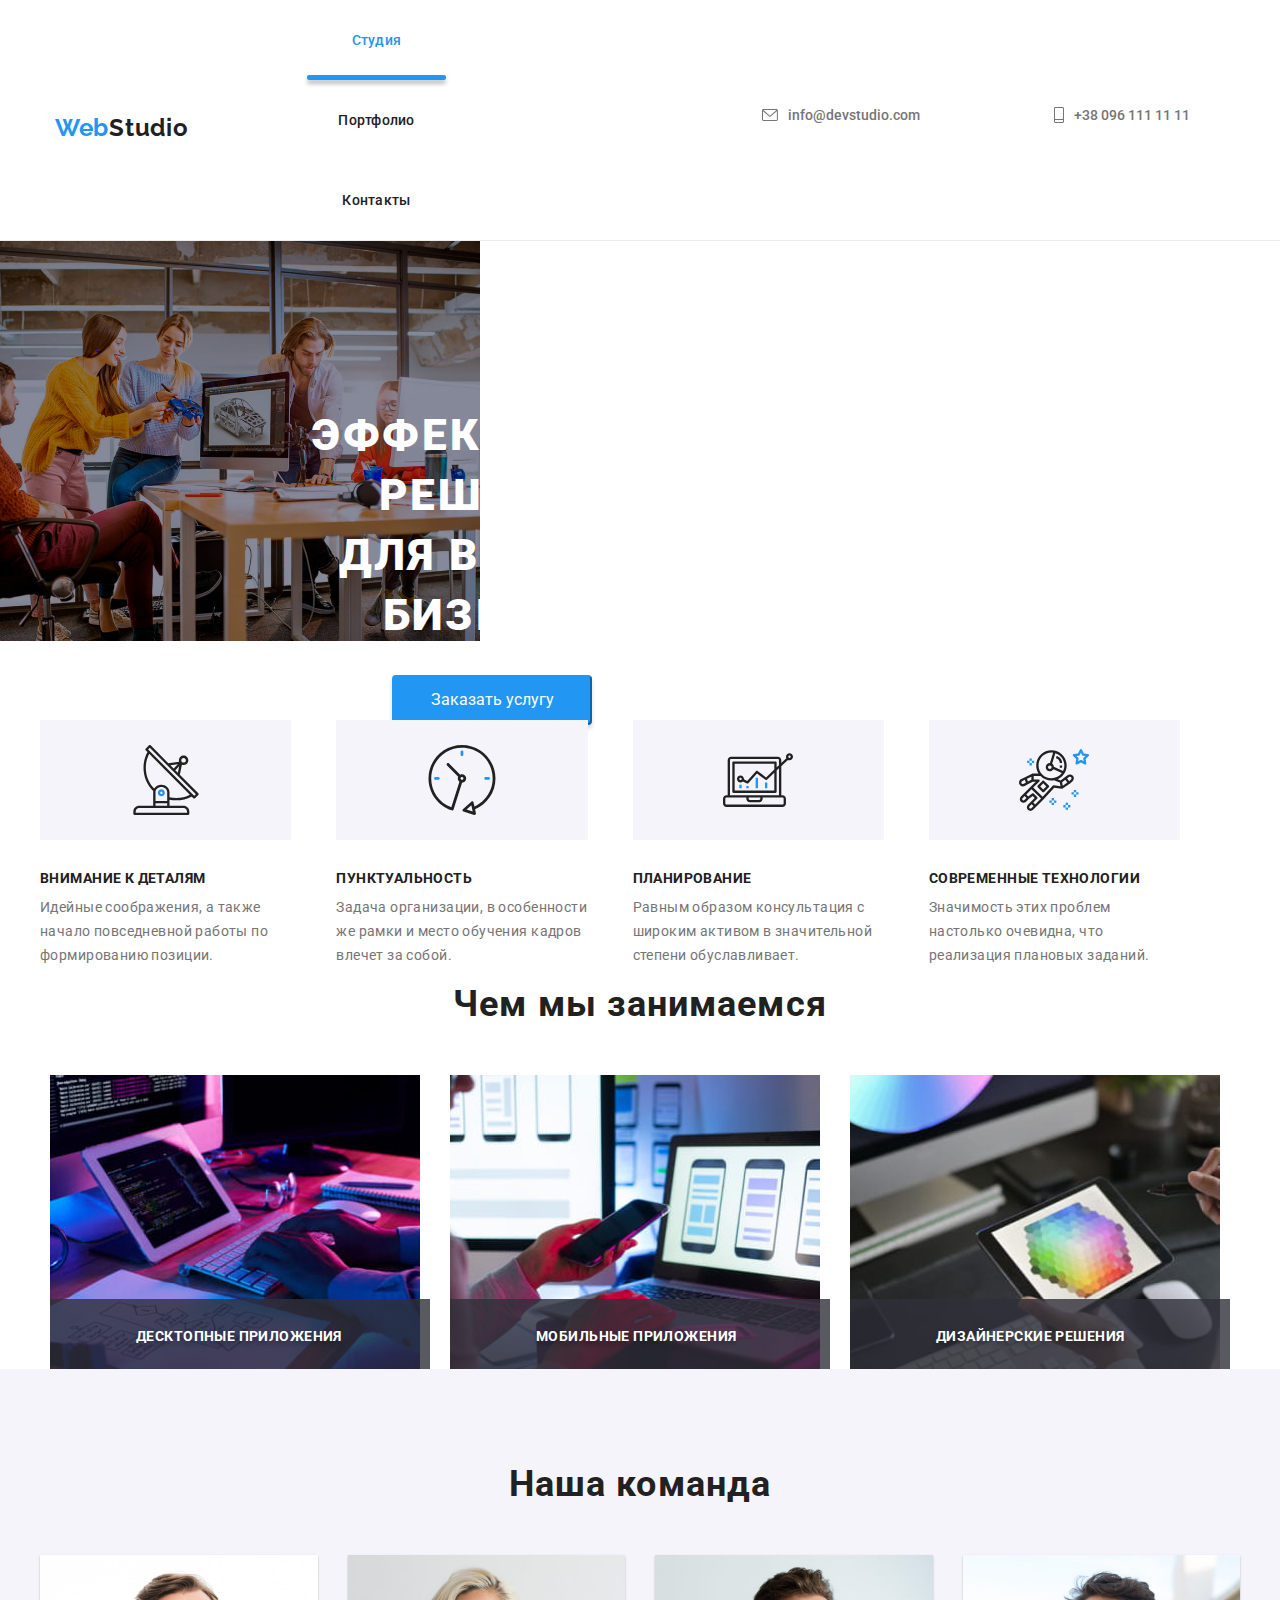
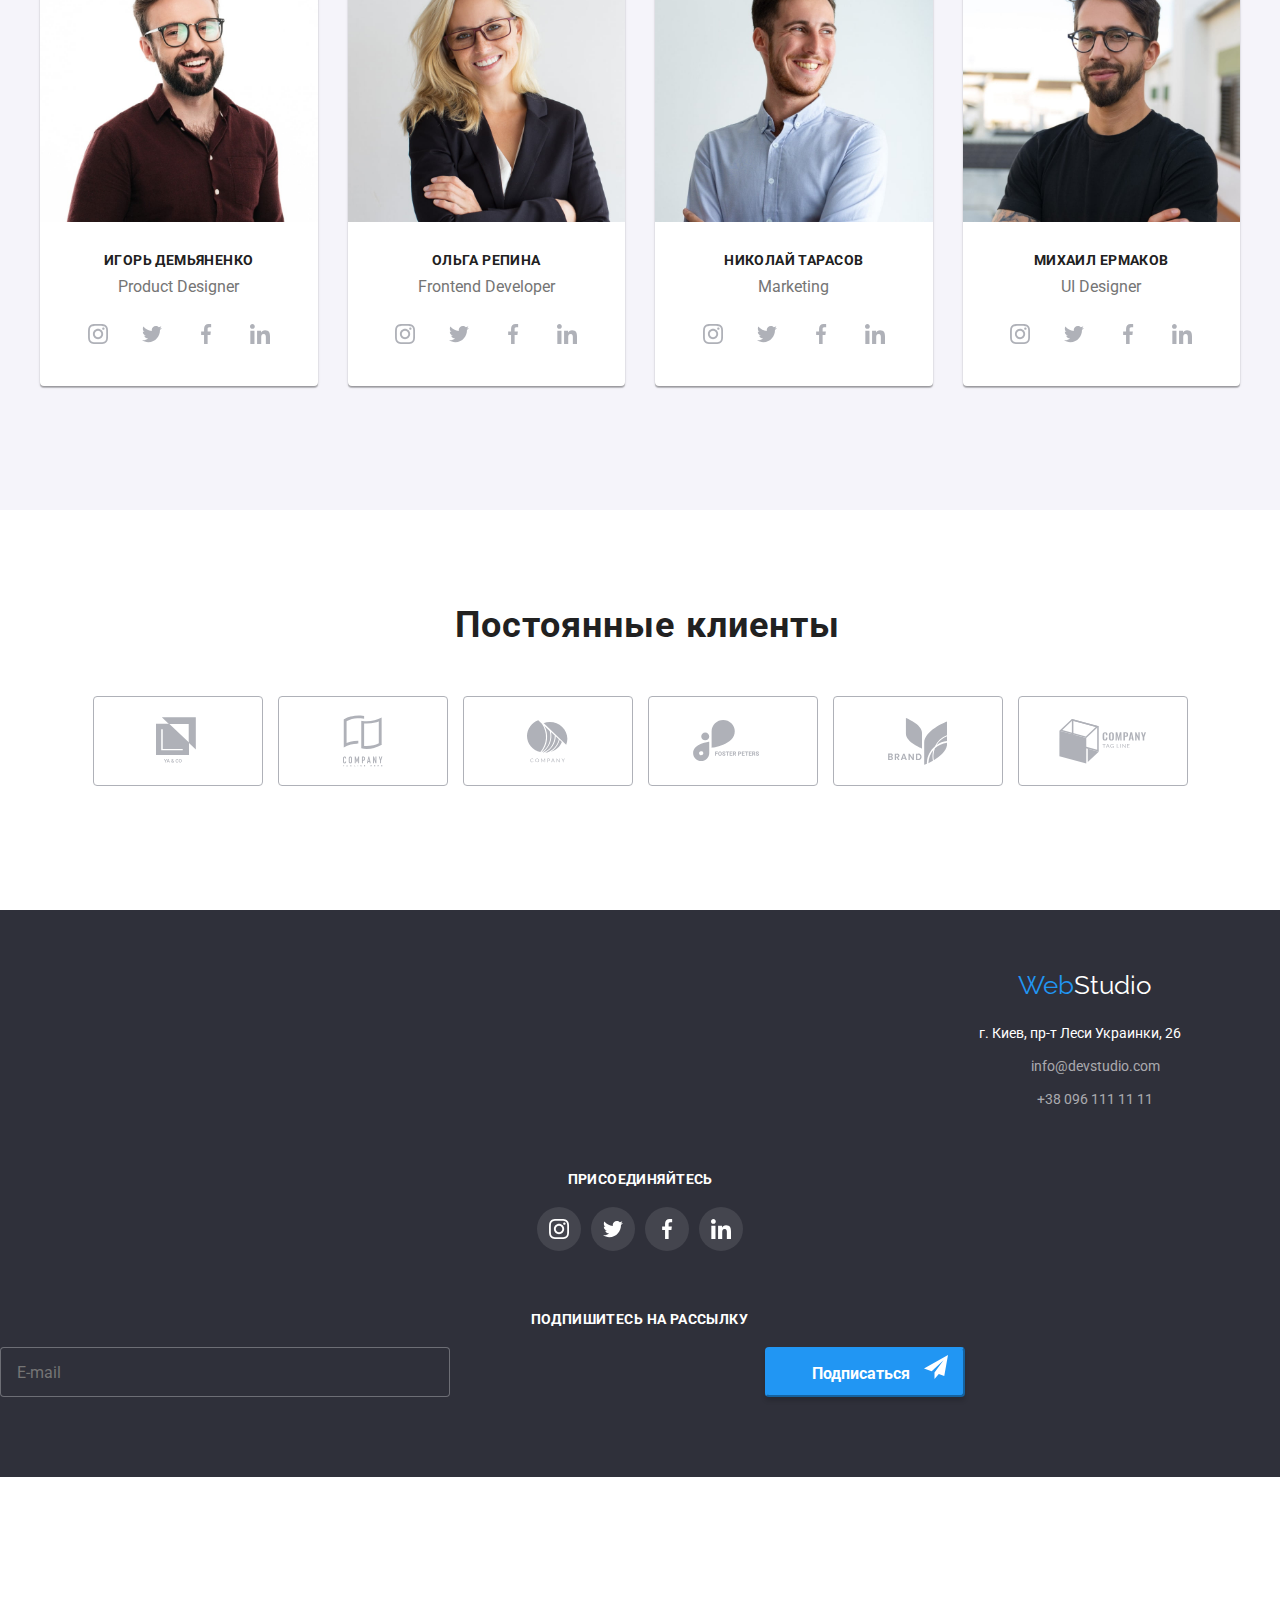
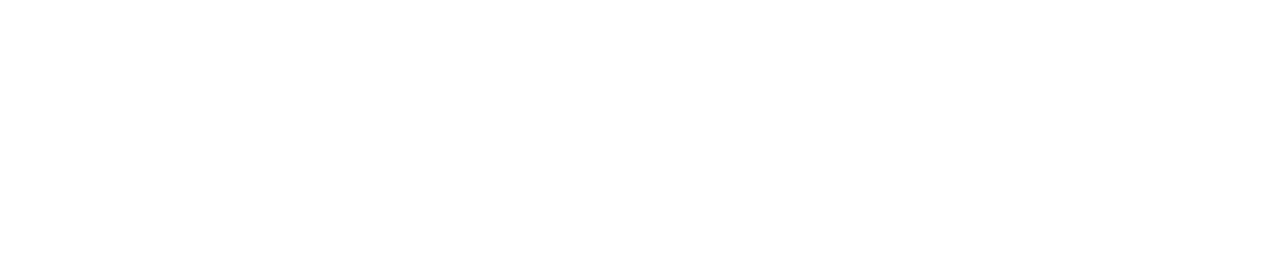
==== index.html @ accb7c6a "mobile" ====
<!DOCTYPE html>
<html lang="ru">
<head>
    <meta charset="UTF-8">
    <meta name="viewport" content="width=device-width, initial-scale=1.0">
    <title>WebStudio</title>
    <link rel="stylesheet" href="https://cdnjs.cloudflare.com/ajax/libs/modern-normalize/1.0.0/modern-normalize.min.css">
    <link rel="preconnect" href="https://fonts.gstatic.com">
    <link href="https://fonts.googleapis.com/css2?family=Raleway:wght@700&family=Roboto:wght@400;500;700;900&display=swap" rel="stylesheet">
    <link rel="stylesheet" href="./css/main.min.css">
</head>

    <body>
    <header class="header">
        <div class="container">
            <nav class="navigation">
                <a class="webstudio" href="./index.html">
                    <span class="web">Web</span>Studio
                </a>
                <button
                type="button"
                class="menu-button"
                aria-expanded="false"
                data-modal-open>
                    <svg
                    width="40"
                    height="40"
                    aria-label="Переключатель мобильного меню">
                        <use class="icon-menu" href="./img/symbol-defs.svg#icon-menu_24px"></use>
                    </svg>
                </button>
                <div class="backdrop-mobile is-hidden" data-modal>
                    <div class="modal-mobile">
                        <button class="menu-button-close" data-modal-close>
                            <svg width="40" height="40">
                                <use class="icon-cross" href="./img/symbol-defs.svg#icon-close_24px"></use>
                            </svg>
                        </button>
                        <div class="mobile-menu">
                            <ul class="nav-links">
                                <li class="item"><a class="current active" href="./index.html">Студия</a></li>
                                <li class="item"><a class="link-portfolio" href="./portfolio.html">Портфолио</a></li>
                                <li class="item"><a class="link-contacts" href="#">Контакты</a></li>
                            </ul>
                        </div>   
                    </div>
                </div>
                    <ul class="nav-links-tablet">
                        <li class="item"><a class="current active" href="./index.html">Студия</a></li>
                        <li class="item"><a class="link-portfolio" href="./portfolio.html">Портфолио</a></li>
                        <li class="item"><a class="link-contacts" href="#">Контакты</a></li>
                    </ul>
            </nav>
            <ul class="mail-links">
                <li><a class="mail" href="info@devstudio.com">
                    <svg class="mail-icon" width="16" height="12">
                        <use href="./img/symbol-defs.svg#icon-envelope"></use>
                    </svg>
                    info@devstudio.com
                </a></li>
                <li><a class="telephone" href="+380961111111">
                    <svg class="mail-icon" width="10" height="16">
                    <use href="./img/symbol-defs.svg#icon-Vector"></use>
                </svg>
                +38 096 111 11 11</a></li>
            </ul>
        </div>
    </header>
    <section class="hero">
        <div class="container">
                <div class="big-title">
                    <h1 class="first-title">Эффективные решения <br> для вашего бизнеса</h1>
                    <button class="service-button" data-modal-open>Заказать услугу</button>
                </div>
         </div>
    </section>
    <section class="our-description">
        <div class="container">
        <h2 class="visually-hidden sec-title">Наше описание</h2>
        <ul class="description-item">
            <li class="our-description-li antenna">
                <h3 class="third-title">Внимание к деталям</h3>
                <p class="description">Идейные соображения, а также начало повседневной работы по формированию позиции.</p>
            </li>
            <li class="our-description-li clock">
                <h3 class="third-title">Пунктуальность</h3>
                <p class="description">Задача организации, в особенности же рамки и место обучения кадров влечет за собой.</p>
            </li>
            <li class="our-description-li diagram">
                <h3 class="third-title">Планирование</h3>
                <p class="description">Равным образом консультация с широким активом в значительной степени обуславливает.</p>
            </li>
            <li class="our-description-li astronaut">
            <h3 class="third-title">Современные технологии</h3>
            <p class="description">Значимость этих проблем настолько очевидна, что реализация плановых заданий.</p>
            </li>
        </ul>
        </div>
    </section>
    <section class="what-doing">
        <div class="container">
        <h2 class="sec-title">Чем мы занимаемся</h2>
        <ul class="img">
            <li class="img-item">
                <div class="overlay-img">
                    <img src="./img/1.jpg" width="370" height="294" alt="ручной набор текста">
                    <div class="overlay">
                        <p class="overlay-text">Десктопные приложения</p>
                    </div>
                </div>
            </li>
            <li class="img-item">
                <div class="overlay-img">
                    <img src="./img/2.jpg" width="370" height="294" alt="с телефона передача информации на компьютер">
                    <div class="overlay">
                        <p class="overlay-text">Мобильные приложения</p>
                    </div>
                </div>
            </li>
            <li class="img-item">
                <div class="overlay-img">
                    <img src="./img/3.jpg" width="370" height="294" alt="подбор цвета в палитре">
                    <div class="overlay">
                        <p class="overlay-text">Дизайнерские решения</p>
                    </div>
                </div>
            </li>
        </ul>
        </div>
    </section>
    <section class="team">
        <div class="container">
        <h2 class="sec-title">Наша команда</h2>
        <ul class="team-ul">
            <li class="team-li">
                <img class="team-img" src="./img/demianenko.jpg" width="270" height="260" alt="photo Игоря Демьяненко">
                <div class="our-team">
                    <h3 class="third-title identification">Игорь Демьяненко</h3>
                    <p class="description-team">Product Designer</p>
                    <ul class="social-links-all">
                        <li class="social-links-li">
                            <a class="social-links" href="#" aria-label="instagram">
                                <svg class="instagram" width="20" height="20">
                                    <use href="./img/symbol-defs.svg#icon-instagram"></use>
                                </svg>
                            </a>
                        </li>
                        <li class="social-links-li">
                            <a class="social-links"  href="#" aria-label="twitter">
                                <svg class="twitter" width="20" height="20">
                                    <use href="./img/symbol-defs.svg#icon-twitter"></use>
                                </svg>
                            </a>
                        </li>
                        <li class="social-links-li">
                            <a class="social-links"  href="#" aria-label="facebook">
                                <svg class="facebook" width="20" height="20">
                                    <use href="./img/symbol-defs.svg#icon-facebook"></use>
                                </svg>
                            </a>
                        </li>
                        <li class="social-links-li">
                            <a class="social-links"  href="#" aria-label="linkedin">
                                <svg class="linkedin" width="20" height="20">
                                    <use href="./img/symbol-defs.svg#icon-linkedin"></use>
                                </svg>
                            </a>
                        </li>
                    </ul>
                </div>
            </li>
            <li class="team-li">
                <img class="team-img" src="./img/repina.jpg" width="270" height="260" alt="photo Ольга Репина">
                <div class="our-team">
                    <h3 class="third-title identification">Ольга Репина</h3>
                    <p class="description-team">Frontend Developer</p>
                    <ul class="social-links-all">
                        <li class="social-links-li">
                            <a class="social-links" href="#" aria-label="instagram">
                                <svg class="instagram" width="20" height="20">
                                    <use href="./img/symbol-defs.svg#icon-instagram"></use>
                                </svg>
                            </a>
                        </li>
                        <li class="social-links-li">
                            <a class="social-links" href="#" aria-label="twitter">
                                <svg class="twitter" width="20" height="20">
                                    <use href="./img/symbol-defs.svg#icon-twitter"></use>
                                </svg>
                            </a>
                        </li>
                        <li class="social-links-li">
                            <a class="social-links" href="#" aria-label="facebook">
                                <svg class="facebook" width="20" height="20">
                                    <use href="./img/symbol-defs.svg#icon-facebook"></use>
                                </svg>
                            </a>
                        </li>
                        <li class="social-links-li">
                            <a class="social-links" href="#" aria-label="linkedin">
                                <svg class="linkedin" width="20" height="20">
                                    <use href="./img/symbol-defs.svg#icon-linkedin"></use>
                                </svg>
                            </a>
                        </li>
                    </ul>
                </div>
            </li>
            <li class="team-li">
                <img class="team-img" src="./img/tarasov.jpg" width="270" height="260" alt="photo Николай Тарасов">
                <div class="our-team">
                    <h3 class="third-title identification">Николай Тарасов</h3>
                    <p class="description-team">Marketing</p>
                    <ul class="social-links-all">
                        <li class="social-links-li">
                            <a class="social-links" href="#" aria-label="instagram">
                                <svg class="instagram" width="20" height="20">
                                    <use href="./img/symbol-defs.svg#icon-instagram"></use>
                                </svg>
                            </a>
                        </li>
                        <li class="social-links-li">
                            <a class="social-links" href="#" aria-label="twitter">
                                <svg class="twitter" width="20" height="20">
                                    <use href="./img/symbol-defs.svg#icon-twitter"></use>
                                </svg>
                            </a>
                        </li>
                        <li class="social-links-li">
                            <a class="social-links" href="#" aria-label="facebook">
                                <svg class="facebook" width="20" height="20">
                                    <use href="./img/symbol-defs.svg#icon-facebook"></use>
                                </svg>
                            </a>
                        </li>
                        <li class="social-links-li">
                            <a class="social-links" href="#" aria-label="linkedin">
                                <svg class="linkedin" width="20" height="20">
                                    <use href="./img/symbol-defs.svg#icon-linkedin"></use>
                                </svg>
                            </a>
                        </li>
                    </ul>
                </div>
            </li>
            <li class="team-li">
                <img class="team-img" src="./img/ermakov.jpg" width="270" height="260" alt="photo Михаил Ермаков">
                <div class="our-team">
                    <h3 class="third-title identification">Михаил Ермаков</h3>
                    <p class="description-team">UI Designer</p>
                    <ul class="social-links-all">
                        <li class="social-links-li">
                            <a class="social-links" href="#" aria-label="instagram">
                                <svg class="instagram" width="20" height="20">
                                    <use href="./img/symbol-defs.svg#icon-instagram"></use>
                                </svg>
                            </a>
                        </li>
                        <li class="social-links-li">
                            <a class="social-links" href="#" aria-label="twitter">
                                <svg class="twitter" width="20" height="20">
                                    <use href="./img/symbol-defs.svg#icon-twitter"></use>
                                </svg>
                            </a>
                        </li>
                        <li class="social-links-li">
                            <a class="social-links" href="#" aria-label="facebook">
                                <svg class="facebook" width="20" height="20">
                                    <use href="./img/symbol-defs.svg#icon-facebook"></use>
                                </svg>
                            </a>
                        </li>
                        <li class="social-links-li">
                            <a class="social-links" href="#" aria-label="linkedin">
                                <svg class="linkedin" width="20" height="20">
                                    <use href="./img/symbol-defs.svg#icon-linkedin"></use>
                                </svg>
                            </a>
                        </li>
                    </ul>
                </div>
            </li>
        </ul>
        </div>
    </section>
    <section class="our-clients">
        <div class="container">
        <h2 class="sec-title">Постоянные клиенты</h2>
        <ul class="clients">
            <li class="clients-li">
                <a class="clients-links" href="#">
                <svg class="clients-logo">
                    <use href="./img/symbol-defs.svg#icon-client-logo-1"></use>
                </svg>
                </a>
            </li>
            <li class="clients-li">
                <a class="clients-links" href="#">
                    <svg class="clients-logo">
                        <use href="./img/symbol-defs.svg#icon-client-logo-2"></use>
                    </svg>
                </a>
            </li>
            <li class="clients-li">
                <a class="clients-links" href="#">
                    <svg class="clients-logo">
                        <use href="./img/symbol-defs.svg#icon-client-logo-3"></use>
                    </svg>
                </a>
            </li>
            <li class="clients-li">
                <a class="clients-links" href="#">
                    <svg class="clients-logo">
                        <use href="./img/symbol-defs.svg#icon-client-logo-4"></use>
                    </svg>
                </a>
            </li>
            <li class="clients-li">
                <a class="clients-links" href="#">
                    <svg class="clients-logo">
                        <use href="./img/symbol-defs.svg#icon-client-logo-5"></use>
                    </svg>
                </a>
            </li>
            <li class="clients-li">
                <a class="clients-links" href="#">
                    <svg class="clients-logo">
                        <use href="./img/symbol-defs.svg#icon-client-logo-6"></use>
                    </svg>
                </a>
            </li>
        </ul>
        </div>
    </section>
    <footer>
        <div class="footer-all">
        <div class="container-footer">
            <a class="logo-footer" href="/">
                <span class="web-footer">Web</span><span class="studio-logo-footer">Studio</span>
            </a>
            <address class="address">
                г. Киев, пр-т Леси Украинки, 26
            </address>
            <ul>
                <li class="li-footer"><a class="mail-footer" href="info@devstudio.com">info@devstudio.com <br /></a></li>
                <li class="li-footer"><a class="telephone-footer" href="+380961111111">+38 096 111 11 11</a></li>
            </ul>
        </div>
        <div class="join-container">
                <p class="join">присоединяйтесь</p>
            <ul>
                <li class="join-li">
                    <a class="join-links" href="#" aria-label="instagram">
                        <svg class="join-instagram">
                            <use href="./img/symbol-defs.svg#icon-instagram"></use>
                        </svg>
                    </a>
                </li>
                <li class="join-li">
                    <a class="join-links" href="#" aria-label="twitter">
                        <svg class="join-twitter">
                            <use href="./img/symbol-defs.svg#icon-twitter"></use>
                        </svg>
                    </a>
                </li>
                <li class="join-li">
                    <a class="join-links" href="#" aria-label="facebook">
                        <svg class="join-facebook">
                            <use href="./img/symbol-defs.svg#icon-facebook"></use>
                        </svg>
                    </a>
                </li>
                <li class="join-li">
                    <a class="join-links" href="#" aria-label="linkedin">
                        <svg class="join-linkedin">
                            <use href="./img/symbol-defs.svg#icon-linkedin"></use>
                        </svg>
                    </a>
                </li>
            </ul>
        </div>
        <div class="sub">
            <p class="subscribe__text">Подпишитесь на рассылку</p>
            <div class="subscribe-container">
            <form name="signup_form" autocomplete="off" novalidate>
                <label>
                    <input class="subscribe-form" type="email" name="email" placeholder="E-mail" />
                </label>
            </form>
            <button class="subscribe-button" type="button">
                <span class="subscribe-button__text">Подписаться</span>
                <svg class="icon-send">
                    <use href="./img/symbol-defs.svg#icon-icon-send"></use>
                </svg>
            </button>
            </div>
        </div>
        </div>
    </footer>

    <div class="backdrop is-hidden" data-modal>
        <div class="modal">
            <button type="button" class="button-close" data-modal-close>
                <svg class="icon-close" width="30" height="30">
                <use href="./img/symbol-defs.svg#icon-close"></use>
                </svg>
            </button>
            <p class="modal-title">Оставьте свои данные, мы вам перезвоним</p>
            <div class="modal-window">
                <form name="data" autocomplete="off" novalidate>
                    <div class="name-section">
                        <label class="modal-label">
                            Имя
                            <input class="name-form" type="text" name="name" placeholder=" ">
                            <svg class="name-form-img" width="12" height="12">
                                <use href="./img/symbol-defs.svg#icon-name-form"></use>
                            </svg>
                        </label>
                    </div>
                    <div class="name-section">
                        <label class="modal-label">
                            Телефон
                            <input class="telephone-form" type="tel" name="phone_number" placeholder=" ">
                            <svg class="name-form-img" width="13" height="13">
                                <use href="./img/symbol-defs.svg#icon-tel-form"></use>
                            </svg>
                        </label>
                    </div>
                    <div class="name-section">
                        <label class="modal-label">
                            Почта
                            <input class="email-form" type="email" name="email" placeholder=" ">
                            <svg class="name-form-img" width="15" height="12">
                                <use href="./img/symbol-defs.svg#icon-mail-form"></use>
                            </svg>
                        </label>
                    </div>
                    <div class="name-section">
                        <label class="modal-label">
                            Комментарий
                            <textarea class="comment-form" name="comment" placeholder="Введите текст"></textarea>
                        </label>
                    </div>
                    <label class="checkbox">
                            <input type="checkbox" name="agree" class="agree visually-hidden">
                            <svg class="checkbox-icon">
                                <use href="./img/symbol-defs.svg#icon-icon-check"></use>
                            </svg>
                            <span class="text"> Соглашаюсь с рассылкой и принимаю</span>
                            <a class="agreement" href="#">Условия договора</a>
                    </label>
                    <div class="send-button-block">
                        <button class="send-button">
                            <span class="send"> Отправить</span>
                        </button>
                    </div>
                </form>
            </div>
        </div>
    </div>
<script src="./js/modal.js"></script>
<script src="./js/menu.js"></script>
    </body>
</html>
---- css/main.min.css ----
a{text-decoration:none;color:#757575;display:block}li{list-style:none}img{display:block;max-width:100%;height:auto}h1,h2,h3{margin-top:0;margin-bottom:0}p{margin-top:0;margin-bottom:0}body{font-family:"Roboto", sans-serif}ul{margin-top:0;margin-bottom:0;padding:0}@media screen and (min-width: 480px){.container{width:480px;margin-right:auto;margin-left:auto}}@media screen and (min-width: 768px){.container{width:768px;margin-right:auto;margin-left:auto}}@media screen and (min-width: 1200px){.container{width:1200px;margin-right:auto;margin-left:auto}}.header .container{display:flex;align-items:center}@media screen and (min-width: 480px){.container>nav{display:flex}}@media screen and (min-width: 768px){.container>nav{display:flex;align-items:center}}.webstudio{color:#212121;font-family:"Raleway", sans-serif;font-style:normal;font-weight:bold;font-size:26px;line-height:31px}@media screen and (min-width: 480px){.webstudio{display:inline-flex;width:134px;height:28px;margin-top:16px;padding-left:15px;font-size:24px;line-height:1.2;letter-spacing:0.03em}}@media screen and (min-width: 768px){.webstudio{margin-right:93px;padding-top:0px;padding-bottom:0px}}.web{color:#2196f3}@media screen and (min-width: 480px){.menu-button{display:inline-flex;margin-top:10px;margin-left:276px;margin-bottom:10px;padding:0;border:none;background-color:transparent}.menu-button .icon-cross{display:none}.menu-button.is-open .icon-cross{display:block}.menu-button.is-open .icon-menu{display:none}.menu-button-close{position:absolute;margin-top:10px;margin-left:436px;margin-bottom:10px;padding:0;border:none;background-color:transparent}}@media screen and (min-width: 768px){.menu-button{display:none}}header{font-weight:500;font-size:14px;line-height:16px;border-bottom:1px solid #ececec}@media screen and (min-width: 768px){.nav-links{display:block;display:flex}}@media screen and (max-width: 767px){.nav-links-tablet{display:none}}.item:not(:last-child){margin-right:50px}@media screen and (min-width: 768px){.current::after{content:"";position:absolute;bottom:0;left:0;display:block;width:100%;height:5px;box-shadow:0px 4px 4px rgba(0,0,0,0.25);border-radius:2px;background-color:#2196f3;opacity:1}}@media screen and (min-width: 768px){.link-studio::after,.link-portfolio::after,.link-contacts::after{content:"";position:absolute;bottom:0;left:0;display:block;width:100%;height:5px;border-bottom:1px solid #2196f3;box-shadow:0px 4px 4px rgba(0,0,0,0.25);border-radius:2px;background-color:#2196f3;opacity:0;transition-property:opacity;transition-duration:250ms;transition-timing-function:cubic-bezier(0.4, 0, 0.2, 1)}}@media screen and (min-width: 768px){.link-studio:hover::after,.link-portfolio:hover::after,.link-contacts:hover::after{opacity:1}}@media screen and (min-width: 768px){.link-studio:focus::after,.link-portfolio:focus::after,.link-contacts:focus::after{opacity:1}}@media screen and (min-width: 480px){.link-studio,.link-portfolio,.link-contacts{width:139px;color:#212121;font-weight:500;font-size:40px;line-height:47px;text-align:center;letter-spacing:0.02em;margin-left:40px;padding-bottom:32px;padding-top:32px}}@media screen and (min-width: 768px){.link-studio,.link-portfolio,.link-contacts{position:relative;color:#212121;font-size:14px;line-height:16px;letter-spacing:0.02em;padding-bottom:32px;padding-top:32px;transition-property:color;transition-duration:250ms;transition-timing-function:cubic-bezier(0.4, 0, 0.2, 1)}}.link-portfolio:focus,.link-portfolio:hover{color:#2196f3}.link-studio:hover,.link-studio:focus{color:#2196f3;opacity:1}.link-contacts:hover,.link-contacts:focus{color:#2196f3;opacity:1}@media screen and (min-width: 480px){.active{width:139px;color:#2196f3;font-weight:500;font-size:40px;line-height:47px;text-align:center;letter-spacing:0.02em;margin-left:40px;padding-bottom:32px;padding-top:32px}}@media screen and (min-width: 768px){.active{position:relative;color:#2196f3;font-size:14px;line-height:16px;letter-spacing:0.02em;padding-bottom:32px;padding-top:32px;transition-property:opacity;transition-duration:250ms;transition-timing-function:cubic-bezier(0.4, 0, 0.2, 1)}}.active:hover,.active:focus{color:#2196f3;opacity:1}.mobile-menu{background-color:#fff;padding:20px;text-align:center;font-style:20px}@media screen and (min-width: 1200px){.mail-links{margin-left:auto;display:block;display:flex;align-items:center}}@media screen and (min-width: 0px) and (max-width: 767px){.mail{display:none}}@media screen and (min-width: 768px){.mail{margin-left:84px;display:block;display:flex;align-items:center;color:#757575;fill:#2196f3;margin-bottom:10px;transition-property:color fill;transition-duration:250ms;transition-timing-function:cubic-bezier(0.4, 0, 0.2, 1)}}@media screen and (min-width: 1200px){.mail{display:flex;align-items:center;margin-right:50px;padding-bottom:32px;padding-top:32px}}.mail:hover,.mail:focus{color:#2196f3}.mail-icon{margin-right:10px;align-items:center;fill:currentColor}.mail-links{margin-left:auto}@media screen and (min-width: 0px) and (max-width: 767px){.telephone{display:none}}@media screen and (min-width: 768px){.telephone{margin-left:84px;display:block;display:flex;align-items:center;color:#757575;fill:#2196f3;margin-bottom:10px;transition-property:color fill;transition-duration:250ms;transition-timing-function:cubic-bezier(0.4, 0, 0.2, 1)}}@media screen and (min-width: 1200px){.telephone{display:flex;align-items:center;margin-right:50px;padding-bottom:32px;padding-top:32px}}.telephone:hover,.telephone:focus{color:#2196f3}@media screen and (min-width: 480px){.backdrop-mobile{position:fixed;top:0;left:0;right:0;bottom:0;opacity:1;background-color:rgba(0,0,0,0.2);transition-property:opacity;transition-duration:250ms;transition-timing-function:cubic-bezier(0.4, 0, 0.2, 1)}}@media screen and (min-width: 480px){.modal-mobile{position:relative;width:480px;height:796px;left:0;top:0;bottom:0;right:0;background-color:#fff}}.is-hidden{visibility:hidden;opacity:0;pointer-events:none}.hero{width:480px;height:400px;background-image:url("../img/Hero-mobile.jpg");background-size:480px 400px}@media screen and (min-device-pixel-ratio: 2), screen and (min-resolution: 192dpi), screen and (min-resolution: 2dppx){.hero .hero{background-image:url("../img/Hero-mobile@2x.jpg")}}@media screen and (min-device-pixel-ratio: 2) and (min-width: 1200px), screen and (min-resolution: 192dpi) and (min-width: 1200px), screen and (min-resolution: 2dppx) and (min-width: 1200px){.hero{display:block;max-width:1600px;height:600px;padding-top:200px;padding-bottom:200px;background-image:linear-gradient(to top, rgba(47,48,58,0.4), rgba(47,48,58,0.4)),url("../img/hero.jpg");background-color:#2f303a}}.visually-hidden{position:absolute;clip:rect(0 0 0 0);width:1px;height:1px;margin:-1px}.big-title{width:696px;margin-left:auto;margin-right:auto}@media screen and (min-width: 480px){.first-title{padding-top:164px;text-align:center;margin-left:60px;margin-bottom:30px;width:360px;color:#fff;font-weight:900;font-size:26px;line-height:1.62;letter-spacing:0.06em;text-transform:uppercase}}@media screen and (min-width: 1200px){.first-title{margin-bottom:30px;text-align:center;color:#fff;font-style:normal;font-weight:900;font-size:44px;line-height:60px;text-transform:uppercase}}.service-button{display:block;margin:0 auto;width:200px;height:50px;left:700px;top:430px;border-radius:4px;border-color:#2196f3;background-color:#2196f3;color:#fff;box-shadow:0px 4px 4px rgba(0,0,0,0.15)}@media screen and (min-width: 480px){.service-button{margin:0 140px}}.service-button{cursor:pointer}.service-button-text{background-color:#f5f4fa;font-style:normal;font-weight:bold;font-size:16px;line-height:1.87}.buttons{padding-bottom:94px}.our-description{display:flex;padding-top:94px;margin:-15px}.our-description p{margin:0}.our-description-li{background-color:#fff;border-radius:4px}@media screen and (min-width: 480px){.our-description-li{padding-bottom:30px;margin:30px}}@media screen and (min-width: 768px){.our-description-li{width:calc((100% - 2 * 15px) / 2);margin:15px}}.our-description-li::before{display:block;content:"";height:120px;margin-bottom:30px;background-color:#f5f4fa;background-repeat:no-repeat;background-position:center;background-size:70px 70px}@media screen and (min-width: 768px){.our-description-li:not(:last-child){margin-right:30px}}.antenna::before{background-image:url("../img/SVG/antenna.svg")}.clock::before{background-image:url("../img/SVG/clock.svg")}.diagram::before{background-image:url("../img/SVG/diagram.svg")}.astronaut::before{background-image:url("../img/SVG/astronaut.svg")}.third-title{margin-bottom:10px;color:#212121;font-weight:bold;font-size:14px;line-height:16px;letter-spacing:0.03em;text-transform:uppercase}.description{font-size:14px;line-height:1.71;letter-spacing:0.03em;color:#757575}.description-item{margin:-15px}@media screen and (min-width: 1200px){.description-item{display:flex;width:1170px;list-style:none}}.img{display:flex;flex-wrap:wrap;margin-right:-30px;margin-bottom:0px;padding:0px;list-style:none}.img-item{margin:0 10px;flex-basis:calc(100% / 3 - 30px)}.overlay-img{position:relative}.overlay-img::before{position:absolute;content:"";background-color:#2f303a;opacity:0.8;width:100%;height:70px;bottom:0;left:0}.overlay{position:absolute;bottom:0px;left:0;width:100%;height:100%}.overlay-text{position:absolute;bottom:25px;left:86px;font-weight:700;text-transform:uppercase;color:#fff;font-weight:bold;font-size:14px;line-height:16px;text-align:center;letter-spacing:0.03em;text-shadow:0px 4px 4px rgba(0,0,0,0.25)}@media screen and (max-width: 767px){.what-doing{display:none}}.team{background-color:#f5f4fa;padding-top:94px;padding-bottom:94px}.team-img{width:100%;height:auto}@media screen and (min-width: 480px){.team-ul{padding-left:15px;padding-right:15px}}@media screen and (min-width: 768px){.team-ul{display:flex;flex-wrap:wrap;margin-right:-30px;margin-bottom:0px;padding:0px;list-style:none}}@media screen and (min-width: 480px){.team-li{background-color:#fff;width:100%;box-shadow:0px 1px 3px rgba(0,0,0,0.12),0px 1px 1px rgba(0,0,0,0.14),0px 2px 1px rgba(0,0,0,0.2);border-radius:0px 0px 4px 4px;margin-bottom:30px}}@media screen and (min-width: 1200px){.team-li{background-color:#fff;width:270px;box-shadow:0px 1px 3px rgba(0,0,0,0.12),0px 1px 1px rgba(0,0,0,0.14),0px 2px 1px rgba(0,0,0,0.2);border-radius:0px 0px 4px 4px;flex-basis:calc(100% / 4 - 30px);margin-right:30px}}.description-team{color:#757575;text-align:center;margin-bottom:16px}.our-team{padding-top:30px;padding-bottom:30px;text-align:center}@media screen and (min-width: 1200px){.our-team{width:100%}}.our-team>p{padding-bottom:0px}.our-team>ul{margin:auto;padding:0}.our-team>li{display:block;width:20px;height:20px}.social-links{display:flex;color:#afb1b8;background-color:#fff;background-position:center;background-repeat:no-repeat;align-items:center;justify-content:space-evenly;fill:#afb1b8;width:44px;height:44px;border-radius:50%;padding:0;margin-right:auto;margin-left:auto;transition-property:background-color, fill;transition-duration:250ms;transition-timing-function:cubic-bezier(0.4, 0, 0.2, 1)}.social-links:hover,.social-links:focus{background-color:#2196f3;fill:#fff}.social-links-all{display:flex;align-items:center;width:206px;height:44px}.social-links-li:not(:first-child){display:flex;margin-left:10px}@media screen and (min-width: 480px){.sec-title{font-weight:700;font-size:28px;line-height:33px;text-align:center;letter-spacing:0.03em;margin-bottom:30px}}@media screen and (min-width: 1200px){.sec-title{text-align:center;margin-bottom:50px;color:#212121;font-weight:700;font-size:36px;line-height:42px}}.identification{margin-bottom:10px}.our-clients{padding-top:94px;padding-bottom:94px;padding-left:15px}@media screen and (min-width: 480px){.clients{display:flex;flex-wrap:wrap;flex-basis:50%;justify-content:center}}@media screen and (min-width: 1200px){.clients{display:flex;justify-content:center}}.clients-li{display:flex;flex-wrap:wrap;width:480px;align-items:center;margin-right:30px}@media screen and (min-width: 480px){.clients-li{margin-right:15px;margin-bottom:30px;width:170px}}.clients-li:nth-child(1) .clients-logo{width:44px;height:49px}.clients-li:nth-child(2) .clients-logo{width:40px;height:52px}.clients-li:nth-child(3) .clients-logo{width:41px;height:43px}.clients-li:nth-child(4) .clients-logo{width:79px;height:42px}.clients-li:nth-child(5) .clients-logo{width:59px;height:47px}.clients-li:nth-child(6) .clients-logo{width:88px;height:45px}.clients-links{display:flex;flex-wrap:wrap;align-items:center;width:170px;height:90px;fill:#afb1b8;border:1px solid #afb1b8;border-radius:4px;padding-top:0px;padding-bottom:0px;transition-property:fill, border;transition-duration:250ms;transition-timing-function:cubic-bezier(0.4, 0, 0.2, 1)}.clients-links:hover,.clients-links:focus{border:1px solid #2196f3;fill:#2196f3}.clients-logo{background-position:center;width:44px;height:50px;margin-left:auto;margin-right:auto;margin-top:auto;margin-bottom:auto}footer{background-color:#2f303a;padding-top:60px;padding-bottom:60px}@media screen and (min-width: 480px){footer-all{margin-left:auto;display:flex;align-items:baseline;width:1200px;padding-right:15px;padding-left:15px;margin-right:auto;margin-left:auto}}@media screen and (min-width: 480px){.container-footer{display:block;width:252px;justify-content:space-evenly;margin-left:auto;margin-right:auto}}@media screen and (min-width: 1200px){.container-footer{width:231px;margin-right:70px}}.web-footer{color:#2196f3;font-family:"Raleway", sans-serif;font-size:26px;line-height:1.19}@media screen and (min-width: 480px){.li-footer{display:block;width:232px;text-align:center;margin-left:auto;margin-right:auto}}.logo-footer{padding-top:0;padding-bottom:0;margin-bottom:20px}@media screen and (min-width: 480px){.logo-footer{display:block;width:154px;margin-left:auto;margin-right:auto}}.studio-logo-footer{color:#fff;font-family:"Raleway", sans-serif;font-size:26px}.address{padding-bottom:0;margin-bottom:9px;color:#fff;font-style:normal;font-weight:normal;font-size:14px;line-height:24px}@media screen and (min-width: 480px){.address{display:block;width:232px;margin-left:auto;margin-right:auto}}.mail-footer{padding-top:0px;padding-bottom:0;margin-bottom:9px;transition-property:color;transition-duration:250ms;transition-timing-function:cubic-bezier(0.4, 0, 0.2, 1)}@media screen and (min-width: 480px){.mail-footer{display:block;width:232px}}.mail-footer:hover,.mail-footer:focus{color:#2196f3}.telephone-footer{padding-top:0px;padding-bottom:0;transition-property:color;transition-duration:250ms;transition-timing-function:cubic-bezier(0.4, 0, 0.2, 1)}@media screen and (min-width: 480px){.telephone-footer{display:block;width:232px;margin-left:auto;margin-right:auto;margin-bottom:60px}}.telephone-footer:hover,.telephone-footer:focus{color:#2196f3}.mail-footer,.telephone-footer{font-weight:normal;font-size:14px;line-height:24px;color:rgba(255,255,255,0.6)}.join{font-weight:bold;font-size:14px;line-height:16px;letter-spacing:0.03em;width:145px;height:16px;text-transform:uppercase;color:#fff;margin-bottom:20px}@media screen and (min-width: 480px){.join{margin-left:auto;margin-right:auto}}.join-container{margin-right:90px}@media screen and (min-width: 480px){.join-container{display:block;width:206px;margin-left:auto;margin-right:auto;margin-bottom:60px}}.join-container>ul{display:flex}.join-instagram{width:20px;height:20px}.join-twitter{width:20px;height:20px}.join-facebook{width:20px;height:20px}.join-linkedin{width:20px;height:20px}.join-li{width:44px;height:44px;border-radius:50%;display:flex;align-items:center;transition-property:background-color;transition-duration:250ms;transition-timing-function:cubic-bezier(0.4, 0, 0.2, 1)}.join-li:not(:last-child){margin-right:10px}.join-li:hover,.join-li:focus{background-color:#2196f3}.join-links{display:flex;align-items:center;justify-content:center;padding-top:0px;padding-bottom:0px;width:100%;height:100%;border-radius:50%;background-color:rgba(255,255,255,0.1);fill:#fff;transition-property:background-color;transition-duration:250ms;transition-timing-function:cubic-bezier(0.4, 0, 0.2, 1)}.join-links:focus,.join-links:hover{border-radius:50%;background-color:#2196f3}@media screen and (min-width: 1200px){.subscribe-container{display:flex}}.subscribe__text{font-weight:bold;font-size:14px;line-height:16px;letter-spacing:0.03em;text-transform:uppercase;color:#fff;margin-bottom:20px}@media screen and (min-width: 480px){.subscribe__text{display:block;width:219px;justify-content:center;margin-left:auto;margin-right:auto;margin-bottom:20px}}.subscribe-form{width:358px;height:50px;border-radius:4px;background-color:#2f303a;border:1px solid rgba(255,255,255,0.3);color:#fff;padding-left:16px}@media screen and (min-width: 480px){.subscribe-form{display:block;width:450px;justify-content:center;margin-left:auto;margin-right:auto;margin-bottom:20px}}.subscribe-button{display:flex;width:200px;height:50px;align-items:center;border-radius:4px;border-color:#2196f3;box-shadow:0px 4px 4px rgba(0,0,0,0.15);margin-left:12px;background-color:#2196f3}@media screen and (min-width: 480px){.subscribe-button{display:block;justify-content:center;margin-left:auto;margin-right:auto}}.subscribe-button__text{font-weight:700;font-size:16px;line-height:1.87;padding-left:29px;padding-right:10px;color:#fff}.icon-send{fill:#fff;width:24px;height:24px}
/*# sourceMappingURL=main.min.css.map */
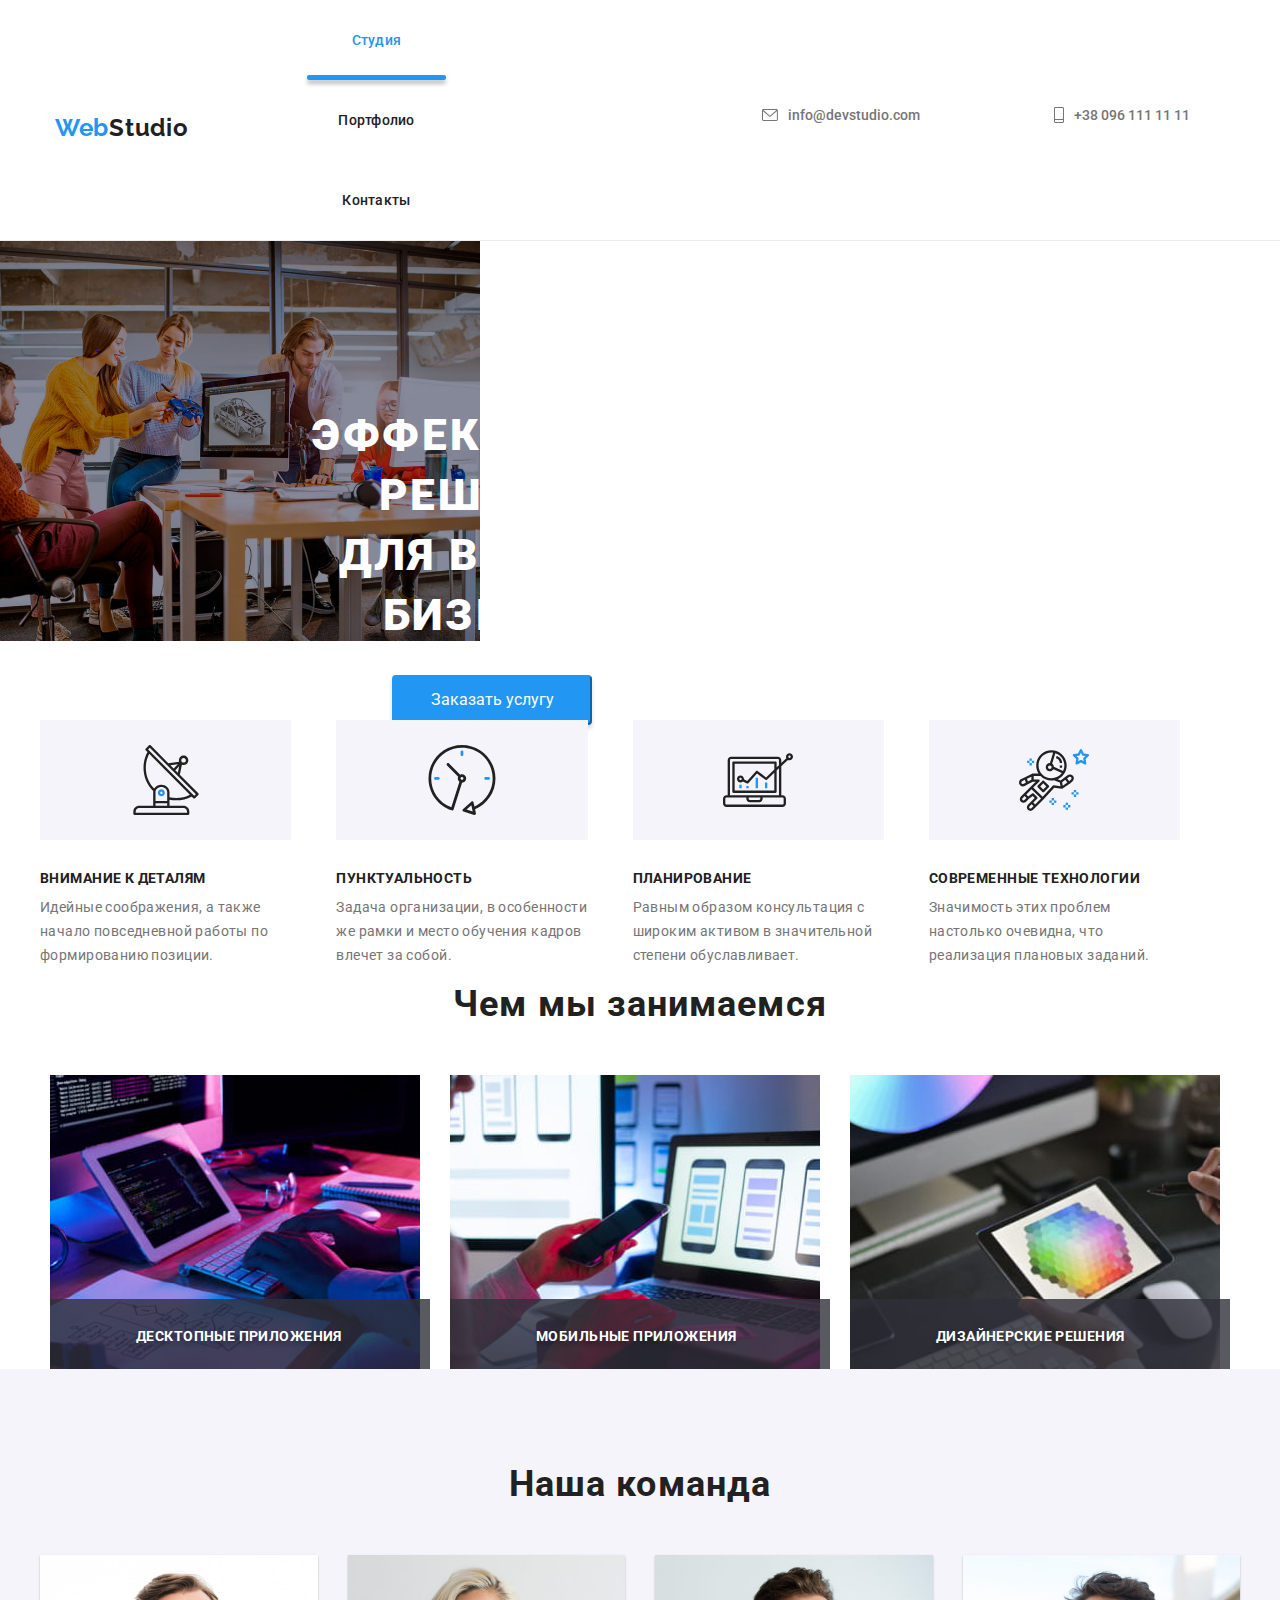
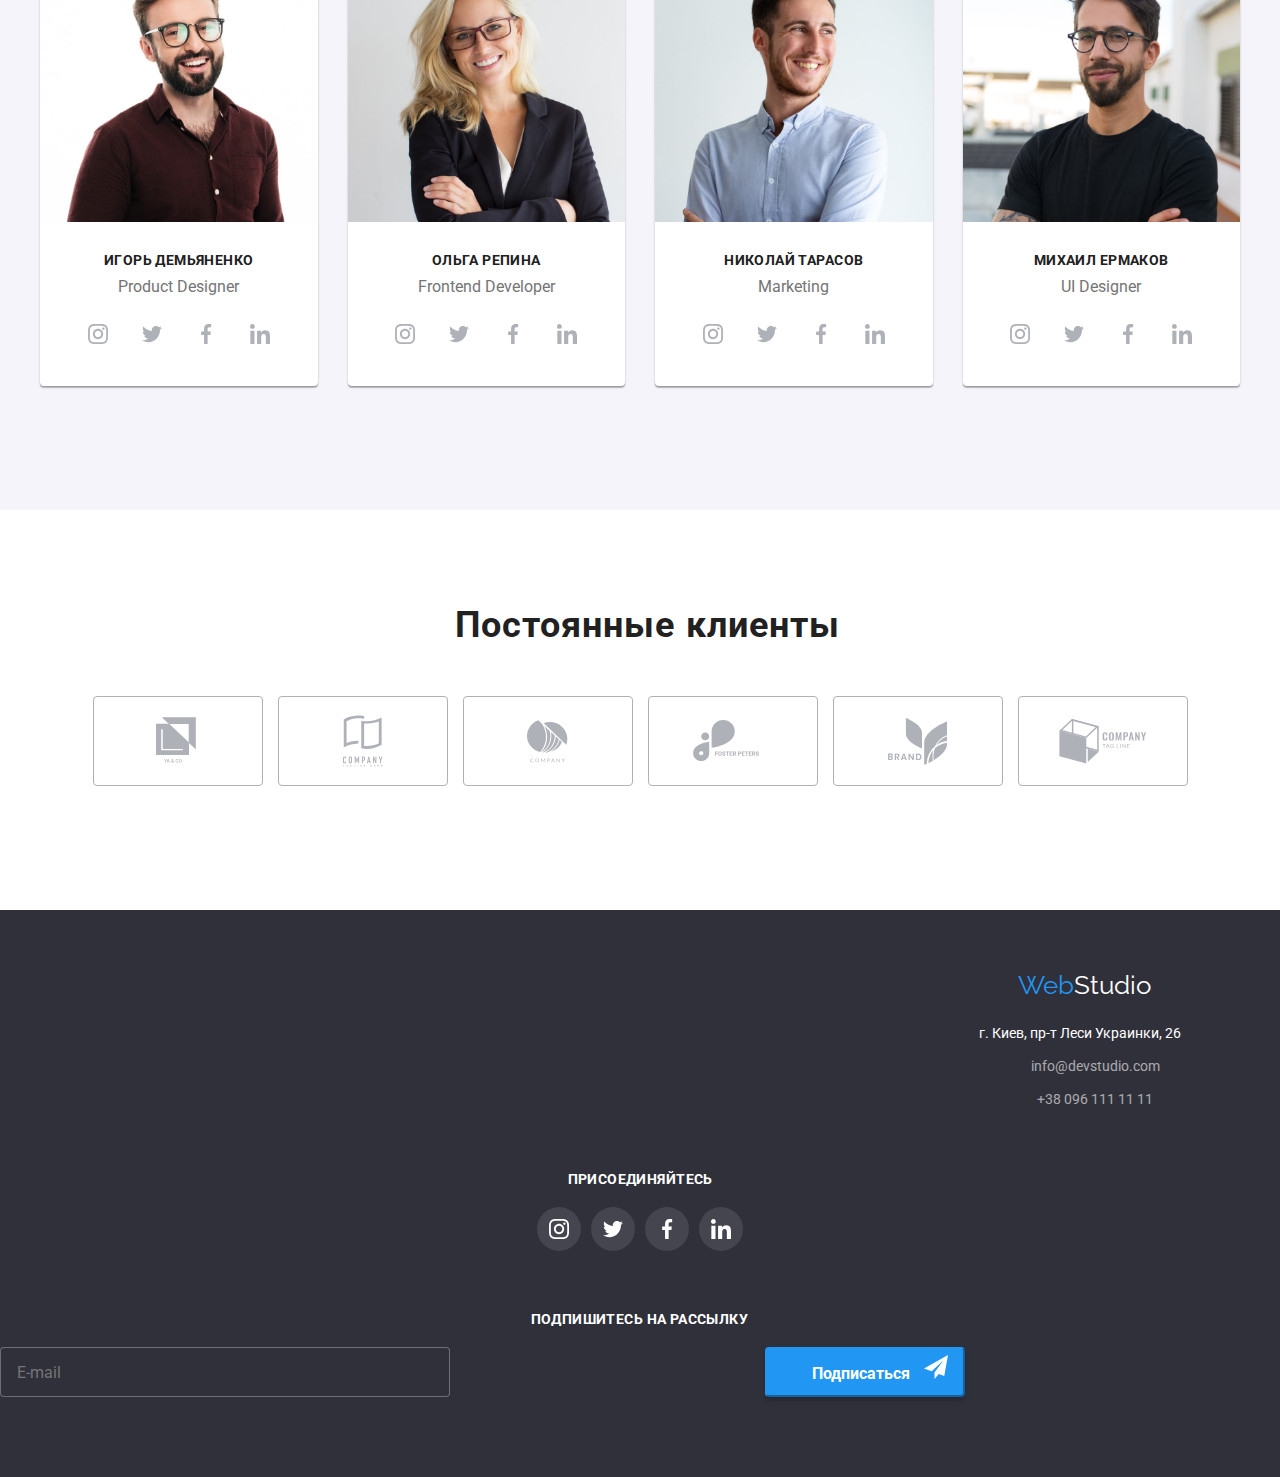
==== commit 5336830e: "mobile first" ====
--- a/index.html
+++ b/index.html
@@ -458,7 +458,7 @@
             </div>
         </div>
     </div>
-<script src="./js/modal.js"></script>
-<script src="./js/menu.js"></script>
+    <script src="./js/modal.js"></script>
+    <script src="./js/menu.js"></script>
     </body>
 </html>--- a/css/main.min.css
+++ b/css/main.min.css
@@ -1,2 +1,2 @@
-a{text-decoration:none;color:#757575;display:block}li{list-style:none}img{display:block;max-width:100%;height:auto}h1,h2,h3{margin-top:0;margin-bottom:0}p{margin-top:0;margin-bottom:0}body{font-family:"Roboto", sans-serif}ul{margin-top:0;margin-bottom:0;padding:0}@media screen and (min-width: 480px){.container{width:480px;margin-right:auto;margin-left:auto}}@media screen and (min-width: 768px){.container{width:768px;margin-right:auto;margin-left:auto}}@media screen and (min-width: 1200px){.container{width:1200px;margin-right:auto;margin-left:auto}}.header .container{display:flex;align-items:center}@media screen and (min-width: 480px){.container>nav{display:flex}}@media screen and (min-width: 768px){.container>nav{display:flex;align-items:center}}.webstudio{color:#212121;font-family:"Raleway", sans-serif;font-style:normal;font-weight:bold;font-size:26px;line-height:31px}@media screen and (min-width: 480px){.webstudio{display:inline-flex;width:134px;height:28px;margin-top:16px;padding-left:15px;font-size:24px;line-height:1.2;letter-spacing:0.03em}}@media screen and (min-width: 768px){.webstudio{margin-right:93px;padding-top:0px;padding-bottom:0px}}.web{color:#2196f3}@media screen and (min-width: 480px){.menu-button{display:inline-flex;margin-top:10px;margin-left:276px;margin-bottom:10px;padding:0;border:none;background-color:transparent}.menu-button .icon-cross{display:none}.menu-button.is-open .icon-cross{display:block}.menu-button.is-open .icon-menu{display:none}.menu-button-close{position:absolute;margin-top:10px;margin-left:436px;margin-bottom:10px;padding:0;border:none;background-color:transparent}}@media screen and (min-width: 768px){.menu-button{display:none}}header{font-weight:500;font-size:14px;line-height:16px;border-bottom:1px solid #ececec}@media screen and (min-width: 768px){.nav-links{display:block;display:flex}}@media screen and (max-width: 767px){.nav-links-tablet{display:none}}.item:not(:last-child){margin-right:50px}@media screen and (min-width: 768px){.current::after{content:"";position:absolute;bottom:0;left:0;display:block;width:100%;height:5px;box-shadow:0px 4px 4px rgba(0,0,0,0.25);border-radius:2px;background-color:#2196f3;opacity:1}}@media screen and (min-width: 768px){.link-studio::after,.link-portfolio::after,.link-contacts::after{content:"";position:absolute;bottom:0;left:0;display:block;width:100%;height:5px;border-bottom:1px solid #2196f3;box-shadow:0px 4px 4px rgba(0,0,0,0.25);border-radius:2px;background-color:#2196f3;opacity:0;transition-property:opacity;transition-duration:250ms;transition-timing-function:cubic-bezier(0.4, 0, 0.2, 1)}}@media screen and (min-width: 768px){.link-studio:hover::after,.link-portfolio:hover::after,.link-contacts:hover::after{opacity:1}}@media screen and (min-width: 768px){.link-studio:focus::after,.link-portfolio:focus::after,.link-contacts:focus::after{opacity:1}}@media screen and (min-width: 480px){.link-studio,.link-portfolio,.link-contacts{width:139px;color:#212121;font-weight:500;font-size:40px;line-height:47px;text-align:center;letter-spacing:0.02em;margin-left:40px;padding-bottom:32px;padding-top:32px}}@media screen and (min-width: 768px){.link-studio,.link-portfolio,.link-contacts{position:relative;color:#212121;font-size:14px;line-height:16px;letter-spacing:0.02em;padding-bottom:32px;padding-top:32px;transition-property:color;transition-duration:250ms;transition-timing-function:cubic-bezier(0.4, 0, 0.2, 1)}}.link-portfolio:focus,.link-portfolio:hover{color:#2196f3}.link-studio:hover,.link-studio:focus{color:#2196f3;opacity:1}.link-contacts:hover,.link-contacts:focus{color:#2196f3;opacity:1}@media screen and (min-width: 480px){.active{width:139px;color:#2196f3;font-weight:500;font-size:40px;line-height:47px;text-align:center;letter-spacing:0.02em;margin-left:40px;padding-bottom:32px;padding-top:32px}}@media screen and (min-width: 768px){.active{position:relative;color:#2196f3;font-size:14px;line-height:16px;letter-spacing:0.02em;padding-bottom:32px;padding-top:32px;transition-property:opacity;transition-duration:250ms;transition-timing-function:cubic-bezier(0.4, 0, 0.2, 1)}}.active:hover,.active:focus{color:#2196f3;opacity:1}.mobile-menu{background-color:#fff;padding:20px;text-align:center;font-style:20px}@media screen and (min-width: 1200px){.mail-links{margin-left:auto;display:block;display:flex;align-items:center}}@media screen and (min-width: 0px) and (max-width: 767px){.mail{display:none}}@media screen and (min-width: 768px){.mail{margin-left:84px;display:block;display:flex;align-items:center;color:#757575;fill:#2196f3;margin-bottom:10px;transition-property:color fill;transition-duration:250ms;transition-timing-function:cubic-bezier(0.4, 0, 0.2, 1)}}@media screen and (min-width: 1200px){.mail{display:flex;align-items:center;margin-right:50px;padding-bottom:32px;padding-top:32px}}.mail:hover,.mail:focus{color:#2196f3}.mail-icon{margin-right:10px;align-items:center;fill:currentColor}.mail-links{margin-left:auto}@media screen and (min-width: 0px) and (max-width: 767px){.telephone{display:none}}@media screen and (min-width: 768px){.telephone{margin-left:84px;display:block;display:flex;align-items:center;color:#757575;fill:#2196f3;margin-bottom:10px;transition-property:color fill;transition-duration:250ms;transition-timing-function:cubic-bezier(0.4, 0, 0.2, 1)}}@media screen and (min-width: 1200px){.telephone{display:flex;align-items:center;margin-right:50px;padding-bottom:32px;padding-top:32px}}.telephone:hover,.telephone:focus{color:#2196f3}@media screen and (min-width: 480px){.backdrop-mobile{position:fixed;top:0;left:0;right:0;bottom:0;opacity:1;background-color:rgba(0,0,0,0.2);transition-property:opacity;transition-duration:250ms;transition-timing-function:cubic-bezier(0.4, 0, 0.2, 1)}}@media screen and (min-width: 480px){.modal-mobile{position:relative;width:480px;height:796px;left:0;top:0;bottom:0;right:0;background-color:#fff}}.is-hidden{visibility:hidden;opacity:0;pointer-events:none}.hero{width:480px;height:400px;background-image:url("../img/Hero-mobile.jpg");background-size:480px 400px}@media screen and (min-device-pixel-ratio: 2), screen and (min-resolution: 192dpi), screen and (min-resolution: 2dppx){.hero .hero{background-image:url("../img/Hero-mobile@2x.jpg")}}@media screen and (min-device-pixel-ratio: 2) and (min-width: 1200px), screen and (min-resolution: 192dpi) and (min-width: 1200px), screen and (min-resolution: 2dppx) and (min-width: 1200px){.hero{display:block;max-width:1600px;height:600px;padding-top:200px;padding-bottom:200px;background-image:linear-gradient(to top, rgba(47,48,58,0.4), rgba(47,48,58,0.4)),url("../img/hero.jpg");background-color:#2f303a}}.visually-hidden{position:absolute;clip:rect(0 0 0 0);width:1px;height:1px;margin:-1px}.big-title{width:696px;margin-left:auto;margin-right:auto}@media screen and (min-width: 480px){.first-title{padding-top:164px;text-align:center;margin-left:60px;margin-bottom:30px;width:360px;color:#fff;font-weight:900;font-size:26px;line-height:1.62;letter-spacing:0.06em;text-transform:uppercase}}@media screen and (min-width: 1200px){.first-title{margin-bottom:30px;text-align:center;color:#fff;font-style:normal;font-weight:900;font-size:44px;line-height:60px;text-transform:uppercase}}.service-button{display:block;margin:0 auto;width:200px;height:50px;left:700px;top:430px;border-radius:4px;border-color:#2196f3;background-color:#2196f3;color:#fff;box-shadow:0px 4px 4px rgba(0,0,0,0.15)}@media screen and (min-width: 480px){.service-button{margin:0 140px}}.service-button{cursor:pointer}.service-button-text{background-color:#f5f4fa;font-style:normal;font-weight:bold;font-size:16px;line-height:1.87}.buttons{padding-bottom:94px}.our-description{display:flex;padding-top:94px;margin:-15px}.our-description p{margin:0}.our-description-li{background-color:#fff;border-radius:4px}@media screen and (min-width: 480px){.our-description-li{padding-bottom:30px;margin:30px}}@media screen and (min-width: 768px){.our-description-li{width:calc((100% - 2 * 15px) / 2);margin:15px}}.our-description-li::before{display:block;content:"";height:120px;margin-bottom:30px;background-color:#f5f4fa;background-repeat:no-repeat;background-position:center;background-size:70px 70px}@media screen and (min-width: 768px){.our-description-li:not(:last-child){margin-right:30px}}.antenna::before{background-image:url("../img/SVG/antenna.svg")}.clock::before{background-image:url("../img/SVG/clock.svg")}.diagram::before{background-image:url("../img/SVG/diagram.svg")}.astronaut::before{background-image:url("../img/SVG/astronaut.svg")}.third-title{margin-bottom:10px;color:#212121;font-weight:bold;font-size:14px;line-height:16px;letter-spacing:0.03em;text-transform:uppercase}.description{font-size:14px;line-height:1.71;letter-spacing:0.03em;color:#757575}.description-item{margin:-15px}@media screen and (min-width: 1200px){.description-item{display:flex;width:1170px;list-style:none}}.img{display:flex;flex-wrap:wrap;margin-right:-30px;margin-bottom:0px;padding:0px;list-style:none}.img-item{margin:0 10px;flex-basis:calc(100% / 3 - 30px)}.overlay-img{position:relative}.overlay-img::before{position:absolute;content:"";background-color:#2f303a;opacity:0.8;width:100%;height:70px;bottom:0;left:0}.overlay{position:absolute;bottom:0px;left:0;width:100%;height:100%}.overlay-text{position:absolute;bottom:25px;left:86px;font-weight:700;text-transform:uppercase;color:#fff;font-weight:bold;font-size:14px;line-height:16px;text-align:center;letter-spacing:0.03em;text-shadow:0px 4px 4px rgba(0,0,0,0.25)}@media screen and (max-width: 767px){.what-doing{display:none}}.team{background-color:#f5f4fa;padding-top:94px;padding-bottom:94px}.team-img{width:100%;height:auto}@media screen and (min-width: 480px){.team-ul{padding-left:15px;padding-right:15px}}@media screen and (min-width: 768px){.team-ul{display:flex;flex-wrap:wrap;margin-right:-30px;margin-bottom:0px;padding:0px;list-style:none}}@media screen and (min-width: 480px){.team-li{background-color:#fff;width:100%;box-shadow:0px 1px 3px rgba(0,0,0,0.12),0px 1px 1px rgba(0,0,0,0.14),0px 2px 1px rgba(0,0,0,0.2);border-radius:0px 0px 4px 4px;margin-bottom:30px}}@media screen and (min-width: 1200px){.team-li{background-color:#fff;width:270px;box-shadow:0px 1px 3px rgba(0,0,0,0.12),0px 1px 1px rgba(0,0,0,0.14),0px 2px 1px rgba(0,0,0,0.2);border-radius:0px 0px 4px 4px;flex-basis:calc(100% / 4 - 30px);margin-right:30px}}.description-team{color:#757575;text-align:center;margin-bottom:16px}.our-team{padding-top:30px;padding-bottom:30px;text-align:center}@media screen and (min-width: 1200px){.our-team{width:100%}}.our-team>p{padding-bottom:0px}.our-team>ul{margin:auto;padding:0}.our-team>li{display:block;width:20px;height:20px}.social-links{display:flex;color:#afb1b8;background-color:#fff;background-position:center;background-repeat:no-repeat;align-items:center;justify-content:space-evenly;fill:#afb1b8;width:44px;height:44px;border-radius:50%;padding:0;margin-right:auto;margin-left:auto;transition-property:background-color, fill;transition-duration:250ms;transition-timing-function:cubic-bezier(0.4, 0, 0.2, 1)}.social-links:hover,.social-links:focus{background-color:#2196f3;fill:#fff}.social-links-all{display:flex;align-items:center;width:206px;height:44px}.social-links-li:not(:first-child){display:flex;margin-left:10px}@media screen and (min-width: 480px){.sec-title{font-weight:700;font-size:28px;line-height:33px;text-align:center;letter-spacing:0.03em;margin-bottom:30px}}@media screen and (min-width: 1200px){.sec-title{text-align:center;margin-bottom:50px;color:#212121;font-weight:700;font-size:36px;line-height:42px}}.identification{margin-bottom:10px}.our-clients{padding-top:94px;padding-bottom:94px;padding-left:15px}@media screen and (min-width: 480px){.clients{display:flex;flex-wrap:wrap;flex-basis:50%;justify-content:center}}@media screen and (min-width: 1200px){.clients{display:flex;justify-content:center}}.clients-li{display:flex;flex-wrap:wrap;width:480px;align-items:center;margin-right:30px}@media screen and (min-width: 480px){.clients-li{margin-right:15px;margin-bottom:30px;width:170px}}.clients-li:nth-child(1) .clients-logo{width:44px;height:49px}.clients-li:nth-child(2) .clients-logo{width:40px;height:52px}.clients-li:nth-child(3) .clients-logo{width:41px;height:43px}.clients-li:nth-child(4) .clients-logo{width:79px;height:42px}.clients-li:nth-child(5) .clients-logo{width:59px;height:47px}.clients-li:nth-child(6) .clients-logo{width:88px;height:45px}.clients-links{display:flex;flex-wrap:wrap;align-items:center;width:170px;height:90px;fill:#afb1b8;border:1px solid #afb1b8;border-radius:4px;padding-top:0px;padding-bottom:0px;transition-property:fill, border;transition-duration:250ms;transition-timing-function:cubic-bezier(0.4, 0, 0.2, 1)}.clients-links:hover,.clients-links:focus{border:1px solid #2196f3;fill:#2196f3}.clients-logo{background-position:center;width:44px;height:50px;margin-left:auto;margin-right:auto;margin-top:auto;margin-bottom:auto}footer{background-color:#2f303a;padding-top:60px;padding-bottom:60px}@media screen and (min-width: 480px){footer-all{margin-left:auto;display:flex;align-items:baseline;width:1200px;padding-right:15px;padding-left:15px;margin-right:auto;margin-left:auto}}@media screen and (min-width: 480px){.container-footer{display:block;width:252px;justify-content:space-evenly;margin-left:auto;margin-right:auto}}@media screen and (min-width: 1200px){.container-footer{width:231px;margin-right:70px}}.web-footer{color:#2196f3;font-family:"Raleway", sans-serif;font-size:26px;line-height:1.19}@media screen and (min-width: 480px){.li-footer{display:block;width:232px;text-align:center;margin-left:auto;margin-right:auto}}.logo-footer{padding-top:0;padding-bottom:0;margin-bottom:20px}@media screen and (min-width: 480px){.logo-footer{display:block;width:154px;margin-left:auto;margin-right:auto}}.studio-logo-footer{color:#fff;font-family:"Raleway", sans-serif;font-size:26px}.address{padding-bottom:0;margin-bottom:9px;color:#fff;font-style:normal;font-weight:normal;font-size:14px;line-height:24px}@media screen and (min-width: 480px){.address{display:block;width:232px;margin-left:auto;margin-right:auto}}.mail-footer{padding-top:0px;padding-bottom:0;margin-bottom:9px;transition-property:color;transition-duration:250ms;transition-timing-function:cubic-bezier(0.4, 0, 0.2, 1)}@media screen and (min-width: 480px){.mail-footer{display:block;width:232px}}.mail-footer:hover,.mail-footer:focus{color:#2196f3}.telephone-footer{padding-top:0px;padding-bottom:0;transition-property:color;transition-duration:250ms;transition-timing-function:cubic-bezier(0.4, 0, 0.2, 1)}@media screen and (min-width: 480px){.telephone-footer{display:block;width:232px;margin-left:auto;margin-right:auto;margin-bottom:60px}}.telephone-footer:hover,.telephone-footer:focus{color:#2196f3}.mail-footer,.telephone-footer{font-weight:normal;font-size:14px;line-height:24px;color:rgba(255,255,255,0.6)}.join{font-weight:bold;font-size:14px;line-height:16px;letter-spacing:0.03em;width:145px;height:16px;text-transform:uppercase;color:#fff;margin-bottom:20px}@media screen and (min-width: 480px){.join{margin-left:auto;margin-right:auto}}.join-container{margin-right:90px}@media screen and (min-width: 480px){.join-container{display:block;width:206px;margin-left:auto;margin-right:auto;margin-bottom:60px}}.join-container>ul{display:flex}.join-instagram{width:20px;height:20px}.join-twitter{width:20px;height:20px}.join-facebook{width:20px;height:20px}.join-linkedin{width:20px;height:20px}.join-li{width:44px;height:44px;border-radius:50%;display:flex;align-items:center;transition-property:background-color;transition-duration:250ms;transition-timing-function:cubic-bezier(0.4, 0, 0.2, 1)}.join-li:not(:last-child){margin-right:10px}.join-li:hover,.join-li:focus{background-color:#2196f3}.join-links{display:flex;align-items:center;justify-content:center;padding-top:0px;padding-bottom:0px;width:100%;height:100%;border-radius:50%;background-color:rgba(255,255,255,0.1);fill:#fff;transition-property:background-color;transition-duration:250ms;transition-timing-function:cubic-bezier(0.4, 0, 0.2, 1)}.join-links:focus,.join-links:hover{border-radius:50%;background-color:#2196f3}@media screen and (min-width: 1200px){.subscribe-container{display:flex}}.subscribe__text{font-weight:bold;font-size:14px;line-height:16px;letter-spacing:0.03em;text-transform:uppercase;color:#fff;margin-bottom:20px}@media screen and (min-width: 480px){.subscribe__text{display:block;width:219px;justify-content:center;margin-left:auto;margin-right:auto;margin-bottom:20px}}.subscribe-form{width:358px;height:50px;border-radius:4px;background-color:#2f303a;border:1px solid rgba(255,255,255,0.3);color:#fff;padding-left:16px}@media screen and (min-width: 480px){.subscribe-form{display:block;width:450px;justify-content:center;margin-left:auto;margin-right:auto;margin-bottom:20px}}.subscribe-button{display:flex;width:200px;height:50px;align-items:center;border-radius:4px;border-color:#2196f3;box-shadow:0px 4px 4px rgba(0,0,0,0.15);margin-left:12px;background-color:#2196f3}@media screen and (min-width: 480px){.subscribe-button{display:block;justify-content:center;margin-left:auto;margin-right:auto}}.subscribe-button__text{font-weight:700;font-size:16px;line-height:1.87;padding-left:29px;padding-right:10px;color:#fff}.icon-send{fill:#fff;width:24px;height:24px}
+a{text-decoration:none;color:#757575;display:block}li{list-style:none}img{display:block;max-width:100%;height:auto}h1,h2,h3{margin-top:0;margin-bottom:0}p{margin-top:0;margin-bottom:0}body{font-family:"Roboto", sans-serif}ul{margin-top:0;margin-bottom:0;padding:0}@media screen and (min-width: 480px){.container{width:480px;margin-right:auto;margin-left:auto}}@media screen and (min-width: 768px){.container{width:768px;margin-right:auto;margin-left:auto}}@media screen and (min-width: 1200px){.container{width:1200px;margin-right:auto;margin-left:auto}}.header .container{display:flex;align-items:center}@media screen and (min-width: 480px){.container>nav{display:flex}}@media screen and (min-width: 768px){.container>nav{display:flex;align-items:center}}.webstudio{color:#212121;font-family:"Raleway", sans-serif;font-style:normal;font-weight:bold;font-size:26px;line-height:31px}@media screen and (min-width: 480px){.webstudio{display:inline-flex;width:134px;height:28px;margin-top:16px;padding-left:15px;font-size:24px;line-height:1.2;letter-spacing:0.03em}}@media screen and (min-width: 768px){.webstudio{margin-right:93px;padding-top:0px;padding-bottom:0px}}.web{color:#2196f3}@media screen and (min-width: 480px){.menu-button{display:inline-flex;margin-top:10px;margin-left:276px;margin-bottom:10px;padding:0;border:none;background-color:transparent}.menu-button .icon-cross{display:none}.menu-button.is-open .icon-cross{display:block}.menu-button.is-open .icon-menu{display:none}.menu-button-close{position:absolute;margin-top:10px;margin-left:436px;margin-bottom:10px;padding:0;border:none;background-color:transparent}}@media screen and (min-width: 768px){.menu-button{display:none}}header{font-weight:500;font-size:14px;line-height:16px;border-bottom:1px solid #ececec}@media screen and (min-width: 768px){.nav-links{display:block;display:flex}}@media screen and (max-width: 767px){.nav-links-tablet{display:none}}.item:not(:last-child){margin-right:50px}@media screen and (min-width: 768px){.current::after{content:"";position:absolute;bottom:0;left:0;display:block;width:100%;height:5px;box-shadow:0px 4px 4px rgba(0,0,0,0.25);border-radius:2px;background-color:#2196f3;opacity:1}}@media screen and (min-width: 768px){.link-studio::after,.link-portfolio::after,.link-contacts::after{content:"";position:absolute;bottom:0;left:0;display:block;width:100%;height:5px;border-bottom:1px solid #2196f3;box-shadow:0px 4px 4px rgba(0,0,0,0.25);border-radius:2px;background-color:#2196f3;opacity:0;transition-property:opacity;transition-duration:250ms;transition-timing-function:cubic-bezier(0.4, 0, 0.2, 1)}}@media screen and (min-width: 768px){.link-studio:hover::after,.link-portfolio:hover::after,.link-contacts:hover::after{opacity:1}}@media screen and (min-width: 768px){.link-studio:focus::after,.link-portfolio:focus::after,.link-contacts:focus::after{opacity:1}}@media screen and (min-width: 480px){.link-studio,.link-portfolio,.link-contacts{width:139px;color:#212121;font-weight:500;font-size:40px;line-height:47px;text-align:center;letter-spacing:0.02em;margin-left:40px;padding-bottom:32px;padding-top:32px}}@media screen and (min-width: 768px){.link-studio,.link-portfolio,.link-contacts{position:relative;color:#212121;font-size:14px;line-height:16px;letter-spacing:0.02em;padding-bottom:32px;padding-top:32px;transition-property:color;transition-duration:250ms;transition-timing-function:cubic-bezier(0.4, 0, 0.2, 1)}}.link-portfolio:focus,.link-portfolio:hover{color:#2196f3}.link-studio:hover,.link-studio:focus{color:#2196f3;opacity:1}.link-contacts:hover,.link-contacts:focus{color:#2196f3;opacity:1}@media screen and (min-width: 480px){.active{width:139px;color:#2196f3;font-weight:500;font-size:40px;line-height:47px;text-align:center;letter-spacing:0.02em;margin-left:40px;padding-bottom:32px;padding-top:32px}}@media screen and (min-width: 768px){.active{position:relative;color:#2196f3;font-size:14px;line-height:16px;letter-spacing:0.02em;padding-bottom:32px;padding-top:32px;transition-property:opacity;transition-duration:250ms;transition-timing-function:cubic-bezier(0.4, 0, 0.2, 1)}}.active:hover,.active:focus{color:#2196f3;opacity:1}.mobile-menu{background-color:#fff;padding:20px;text-align:center;font-style:20px}@media screen and (min-width: 1200px){.mail-links{margin-left:auto;display:block;display:flex;align-items:center}}@media screen and (min-width: 0px) and (max-width: 767px){.mail{display:none}}@media screen and (min-width: 768px){.mail{margin-left:84px;display:block;display:flex;align-items:center;color:#757575;fill:#2196f3;margin-bottom:10px;transition-property:color fill;transition-duration:250ms;transition-timing-function:cubic-bezier(0.4, 0, 0.2, 1)}}@media screen and (min-width: 1200px){.mail{display:flex;align-items:center;margin-right:50px;padding-bottom:32px;padding-top:32px}}.mail:hover,.mail:focus{color:#2196f3}.mail-icon{margin-right:10px;align-items:center;fill:currentColor}.mail-links{margin-left:auto}@media screen and (min-width: 0px) and (max-width: 767px){.telephone{display:none}}@media screen and (min-width: 768px){.telephone{margin-left:84px;display:block;display:flex;align-items:center;color:#757575;fill:#2196f3;margin-bottom:10px;transition-property:color fill;transition-duration:250ms;transition-timing-function:cubic-bezier(0.4, 0, 0.2, 1)}}@media screen and (min-width: 1200px){.telephone{display:flex;align-items:center;margin-right:50px;padding-bottom:32px;padding-top:32px}}.telephone:hover,.telephone:focus{color:#2196f3}@media screen and (min-width: 480px){.backdrop-mobile{position:fixed;top:0;left:0;right:0;bottom:0;opacity:1;background-color:rgba(0,0,0,0.2);transition-property:opacity;transition-duration:250ms;transition-timing-function:cubic-bezier(0.4, 0, 0.2, 1)}}@media screen and (min-width: 480px){.modal-mobile{position:relative;width:480px;height:796px;left:0;top:0;bottom:0;right:0;background-color:#fff}}.button-close{width:30px;margin-top:8px;margin-left:490px;background-color:#fff;border:transparent}.icon-close{fill:#212121;padding-right:8px;transition-property:fill;transition-duration:250ms;transition-timing-function:cubic-bezier(0.4, 0, 0.2, 1)}.icon-close:hover{fill:#2196f3}.backdrop{position:fixed;top:0;left:0;right:0;bottom:0;opacity:1;background-color:rgba(0,0,0,0.2);transition-property:opacity;transition-duration:250ms;transition-timing-function:cubic-bezier(0.4, 0, 0.2, 1)}.modal{position:absolute;border-radius:4px;width:528px;height:581px;left:50%;top:50%;transform:translateX(-50%) translateY(-50%);background-color:#fff}.modal-window{margin-left:40px;color:#757575}.modal-title{margin-bottom:12px;margin-left:40px;width:448px;height:23px;font-weight:700;font-size:20px;line-height:23px;text-align:center;letter-spacing:0.03em}.is-hidden{visibility:hidden;opacity:0;pointer-events:none}.name-section{position:relative}.modal-label{font-weight:400;font-size:12px;line-height:1.2;letter-spacing:0.01em;color:#757575}.name-form{display:block;width:448px;height:40px;border-radius:4px;border:1px solid rgba(33,33,33,0.2);margin-top:4px;margin-bottom:10px;padding-left:40px}.name-form:focus,.name-form:hover{outline:none;border:1px solid #2196f3;cursor:pointer}.name-form-img{position:absolute;fill:#212121;top:50%;transform:translateY(50%);left:12px}.name-form:focus+.name-form-img,.name-form:hover+.name-form-img{fill:#2196f3}.telephone-form{display:block;width:448px;height:40px;border-radius:4px;border:1px solid rgba(33,33,33,0.2);margin-top:4px;margin-bottom:10px;padding-left:40px}.telephone-form:focus,.telephone-form:hover{outline:none;border:1px solid #2196f3;cursor:pointer}.telephone-form:focus+.name-form-img,.telephone-form:hover+.name-form-img{fill:#2196f3}.hero{width:480px;height:400px;background-image:url("../img/Hero-mobile.jpg");background-size:480px 400px}@media screen and (min-device-pixel-ratio: 2), screen and (min-resolution: 192dpi), screen and (min-resolution: 2dppx){.hero .hero{background-image:url("../img/Hero-mobile@2x.jpg")}}@media screen and (min-device-pixel-ratio: 2) and (min-width: 1200px), screen and (min-resolution: 192dpi) and (min-width: 1200px), screen and (min-resolution: 2dppx) and (min-width: 1200px){.hero{display:block;max-width:1600px;height:600px;padding-top:200px;padding-bottom:200px;background-image:linear-gradient(to top, rgba(47,48,58,0.4), rgba(47,48,58,0.4)),url("../img/hero.jpg");background-color:#2f303a}}.visually-hidden{position:absolute;clip:rect(0 0 0 0);width:1px;height:1px;margin:-1px}.big-title{width:696px;margin-left:auto;margin-right:auto}@media screen and (min-width: 480px){.first-title{padding-top:164px;text-align:center;margin-left:60px;margin-bottom:30px;width:360px;color:#fff;font-weight:900;font-size:26px;line-height:1.62;letter-spacing:0.06em;text-transform:uppercase}}@media screen and (min-width: 1200px){.first-title{margin-bottom:30px;text-align:center;color:#fff;font-style:normal;font-weight:900;font-size:44px;line-height:60px;text-transform:uppercase}}.service-button{display:block;margin:0 auto;width:200px;height:50px;left:700px;top:430px;border-radius:4px;border-color:#2196f3;background-color:#2196f3;color:#fff;box-shadow:0px 4px 4px rgba(0,0,0,0.15)}@media screen and (min-width: 480px){.service-button{margin:0 140px}}.service-button{cursor:pointer}.service-button-text{background-color:#f5f4fa;font-style:normal;font-weight:bold;font-size:16px;line-height:1.87}.buttons{padding-bottom:94px}.buttons-list{display:flex;justify-content:center;margin-top:94px;margin-bottom:50px}.buttons-list>li:not(:last-child){margin-right:8px}.but-active{border:2px solid transparent;border-radius:4px;padding:6px 24px;background-color:#f5f4fa;color:#212121;border:2px solid #f5f4fa;transition-property:backgroundcolor color border;transition-duration:250ms;transition-timing-function:cubic-bezier(0.4, 0, 0.2, 1)}.but-active:hover,.but-active:focus{background-color:#2196f3;color:#fff;border:2px solid #2196f3;box-shadow:0px 3px 1px rgba(0,0,0,0.1),0px 1px 2px rgba(0,0,0,0.08),0px 2px 2px rgba(0,0,0,0.12);border-radius:4px;opacity:1}.button-text{color:#fff}.our-description{display:flex;padding-top:94px;margin:-15px}.our-description p{margin:0}.our-description-li{background-color:#fff;border-radius:4px}@media screen and (min-width: 480px){.our-description-li{padding-bottom:30px;margin:30px}}@media screen and (min-width: 768px){.our-description-li{width:calc((100% - 2 * 15px) / 2);margin:15px}}.our-description-li::before{display:block;content:"";height:120px;margin-bottom:30px;background-color:#f5f4fa;background-repeat:no-repeat;background-position:center;background-size:70px 70px}@media screen and (min-width: 768px){.our-description-li:not(:last-child){margin-right:30px}}.antenna::before{background-image:url("../img/SVG/antenna.svg")}.clock::before{background-image:url("../img/SVG/clock.svg")}.diagram::before{background-image:url("../img/SVG/diagram.svg")}.astronaut::before{background-image:url("../img/SVG/astronaut.svg")}.third-title{margin-bottom:10px;color:#212121;font-weight:bold;font-size:14px;line-height:16px;letter-spacing:0.03em;text-transform:uppercase}.description{font-size:14px;line-height:1.71;letter-spacing:0.03em;color:#757575}.description-item{margin:-15px}@media screen and (min-width: 1200px){.description-item{display:flex;width:1170px;list-style:none}}.img{display:flex;flex-wrap:wrap;margin-right:-30px;margin-bottom:0px;padding:0px;list-style:none}.img-item{margin:0 10px;flex-basis:calc(100% / 3 - 30px)}.overlay-img{position:relative}.overlay-img::before{position:absolute;content:"";background-color:#2f303a;opacity:0.8;width:100%;height:70px;bottom:0;left:0}.overlay{position:absolute;bottom:0px;left:0;width:100%;height:100%}.overlay-text{position:absolute;bottom:25px;left:86px;font-weight:700;text-transform:uppercase;color:#fff;font-weight:bold;font-size:14px;line-height:16px;text-align:center;letter-spacing:0.03em;text-shadow:0px 4px 4px rgba(0,0,0,0.25)}@media screen and (max-width: 767px){.what-doing{display:none}}.team{background-color:#f5f4fa;padding-top:94px;padding-bottom:94px}.team-img{width:100%;height:auto}@media screen and (min-width: 480px){.team-ul{padding-left:15px;padding-right:15px}}@media screen and (min-width: 768px){.team-ul{display:flex;flex-wrap:wrap;margin-right:-30px;margin-bottom:0px;padding:0px;list-style:none}}@media screen and (min-width: 480px){.team-li{background-color:#fff;width:100%;box-shadow:0px 1px 3px rgba(0,0,0,0.12),0px 1px 1px rgba(0,0,0,0.14),0px 2px 1px rgba(0,0,0,0.2);border-radius:0px 0px 4px 4px;margin-bottom:30px}}@media screen and (min-width: 1200px){.team-li{background-color:#fff;width:270px;box-shadow:0px 1px 3px rgba(0,0,0,0.12),0px 1px 1px rgba(0,0,0,0.14),0px 2px 1px rgba(0,0,0,0.2);border-radius:0px 0px 4px 4px;flex-basis:calc(100% / 4 - 30px);margin-right:30px}}.description-team{color:#757575;text-align:center;margin-bottom:16px}.our-team{padding-top:30px;padding-bottom:30px;text-align:center}@media screen and (min-width: 1200px){.our-team{width:100%}}.our-team>p{padding-bottom:0px}.our-team>ul{margin:auto;padding:0}.our-team>li{display:block;width:20px;height:20px}.social-links{display:flex;color:#afb1b8;background-color:#fff;background-position:center;background-repeat:no-repeat;align-items:center;justify-content:space-evenly;fill:#afb1b8;width:44px;height:44px;border-radius:50%;padding:0;margin-right:auto;margin-left:auto;transition-property:background-color, fill;transition-duration:250ms;transition-timing-function:cubic-bezier(0.4, 0, 0.2, 1)}.social-links:hover,.social-links:focus{background-color:#2196f3;fill:#fff}.social-links-all{display:flex;align-items:center;width:206px;height:44px}.social-links-li:not(:first-child){display:flex;margin-left:10px}@media screen and (min-width: 480px){.sec-title{font-weight:700;font-size:28px;line-height:33px;text-align:center;letter-spacing:0.03em;margin-bottom:30px}}@media screen and (min-width: 1200px){.sec-title{text-align:center;margin-bottom:50px;color:#212121;font-weight:700;font-size:36px;line-height:42px}}.identification{margin-bottom:10px}.our-clients{padding-top:94px;padding-bottom:94px;padding-left:15px}@media screen and (min-width: 480px){.clients{display:flex;flex-wrap:wrap;flex-basis:50%;justify-content:center}}@media screen and (min-width: 1200px){.clients{display:flex;justify-content:center}}.clients-li{display:flex;flex-wrap:wrap;width:480px;align-items:center;margin-right:30px}@media screen and (min-width: 480px){.clients-li{margin-right:15px;margin-bottom:30px;width:170px}}.clients-li:nth-child(1) .clients-logo{width:44px;height:49px}.clients-li:nth-child(2) .clients-logo{width:40px;height:52px}.clients-li:nth-child(3) .clients-logo{width:41px;height:43px}.clients-li:nth-child(4) .clients-logo{width:79px;height:42px}.clients-li:nth-child(5) .clients-logo{width:59px;height:47px}.clients-li:nth-child(6) .clients-logo{width:88px;height:45px}.clients-links{display:flex;flex-wrap:wrap;align-items:center;width:170px;height:90px;fill:#afb1b8;border:1px solid #afb1b8;border-radius:4px;padding-top:0px;padding-bottom:0px;transition-property:fill, border;transition-duration:250ms;transition-timing-function:cubic-bezier(0.4, 0, 0.2, 1)}.clients-links:hover,.clients-links:focus{border:1px solid #2196f3;fill:#2196f3}.clients-logo{background-position:center;width:44px;height:50px;margin-left:auto;margin-right:auto;margin-top:auto;margin-bottom:auto}footer{background-color:#2f303a;padding-top:60px;padding-bottom:60px}@media screen and (min-width: 480px){footer-all{margin-left:auto;display:flex;align-items:baseline;width:1200px;padding-right:15px;padding-left:15px;margin-right:auto;margin-left:auto}}@media screen and (min-width: 480px){.container-footer{display:block;width:252px;justify-content:space-evenly;margin-left:auto;margin-right:auto}}@media screen and (min-width: 1200px){.container-footer{width:231px;margin-right:70px}}.web-footer{color:#2196f3;font-family:"Raleway", sans-serif;font-size:26px;line-height:1.19}@media screen and (min-width: 480px){.li-footer{display:block;width:232px;text-align:center;margin-left:auto;margin-right:auto}}.logo-footer{padding-top:0;padding-bottom:0;margin-bottom:20px}@media screen and (min-width: 480px){.logo-footer{display:block;width:154px;margin-left:auto;margin-right:auto}}.studio-logo-footer{color:#fff;font-family:"Raleway", sans-serif;font-size:26px}.address{padding-bottom:0;margin-bottom:9px;color:#fff;font-style:normal;font-weight:normal;font-size:14px;line-height:24px}@media screen and (min-width: 480px){.address{display:block;width:232px;margin-left:auto;margin-right:auto}}.mail-footer{padding-top:0px;padding-bottom:0;margin-bottom:9px;transition-property:color;transition-duration:250ms;transition-timing-function:cubic-bezier(0.4, 0, 0.2, 1)}@media screen and (min-width: 480px){.mail-footer{display:block;width:232px}}.mail-footer:hover,.mail-footer:focus{color:#2196f3}.telephone-footer{padding-top:0px;padding-bottom:0;transition-property:color;transition-duration:250ms;transition-timing-function:cubic-bezier(0.4, 0, 0.2, 1)}@media screen and (min-width: 480px){.telephone-footer{display:block;width:232px;margin-left:auto;margin-right:auto;margin-bottom:60px}}.telephone-footer:hover,.telephone-footer:focus{color:#2196f3}.mail-footer,.telephone-footer{font-weight:normal;font-size:14px;line-height:24px;color:rgba(255,255,255,0.6)}.join{font-weight:bold;font-size:14px;line-height:16px;letter-spacing:0.03em;width:145px;height:16px;text-transform:uppercase;color:#fff;margin-bottom:20px}@media screen and (min-width: 480px){.join{margin-left:auto;margin-right:auto}}.join-container{margin-right:90px}@media screen and (min-width: 480px){.join-container{display:block;width:206px;margin-left:auto;margin-right:auto;margin-bottom:60px}}.join-container>ul{display:flex}.join-instagram{width:20px;height:20px}.join-twitter{width:20px;height:20px}.join-facebook{width:20px;height:20px}.join-linkedin{width:20px;height:20px}.join-li{width:44px;height:44px;border-radius:50%;display:flex;align-items:center;transition-property:background-color;transition-duration:250ms;transition-timing-function:cubic-bezier(0.4, 0, 0.2, 1)}.join-li:not(:last-child){margin-right:10px}.join-li:hover,.join-li:focus{background-color:#2196f3}.join-links{display:flex;align-items:center;justify-content:center;padding-top:0px;padding-bottom:0px;width:100%;height:100%;border-radius:50%;background-color:rgba(255,255,255,0.1);fill:#fff;transition-property:background-color;transition-duration:250ms;transition-timing-function:cubic-bezier(0.4, 0, 0.2, 1)}.join-links:focus,.join-links:hover{border-radius:50%;background-color:#2196f3}@media screen and (min-width: 1200px){.subscribe-container{display:flex}}.subscribe__text{font-weight:bold;font-size:14px;line-height:16px;letter-spacing:0.03em;text-transform:uppercase;color:#fff;margin-bottom:20px}@media screen and (min-width: 480px){.subscribe__text{display:block;width:219px;justify-content:center;margin-left:auto;margin-right:auto;margin-bottom:20px}}.subscribe-form{width:358px;height:50px;border-radius:4px;background-color:#2f303a;border:1px solid rgba(255,255,255,0.3);color:#fff;padding-left:16px}@media screen and (min-width: 480px){.subscribe-form{display:block;width:450px;justify-content:center;margin-left:auto;margin-right:auto;margin-bottom:20px}}.subscribe-button{display:flex;width:200px;height:50px;align-items:center;border-radius:4px;border-color:#2196f3;box-shadow:0px 4px 4px rgba(0,0,0,0.15);margin-left:12px;background-color:#2196f3}@media screen and (min-width: 480px){.subscribe-button{display:block;justify-content:center;margin-left:auto;margin-right:auto}}.subscribe-button__text{font-weight:700;font-size:16px;line-height:1.87;padding-left:29px;padding-right:10px;color:#fff}.icon-send{fill:#fff;width:24px;height:24px}
 /*# sourceMappingURL=main.min.css.map */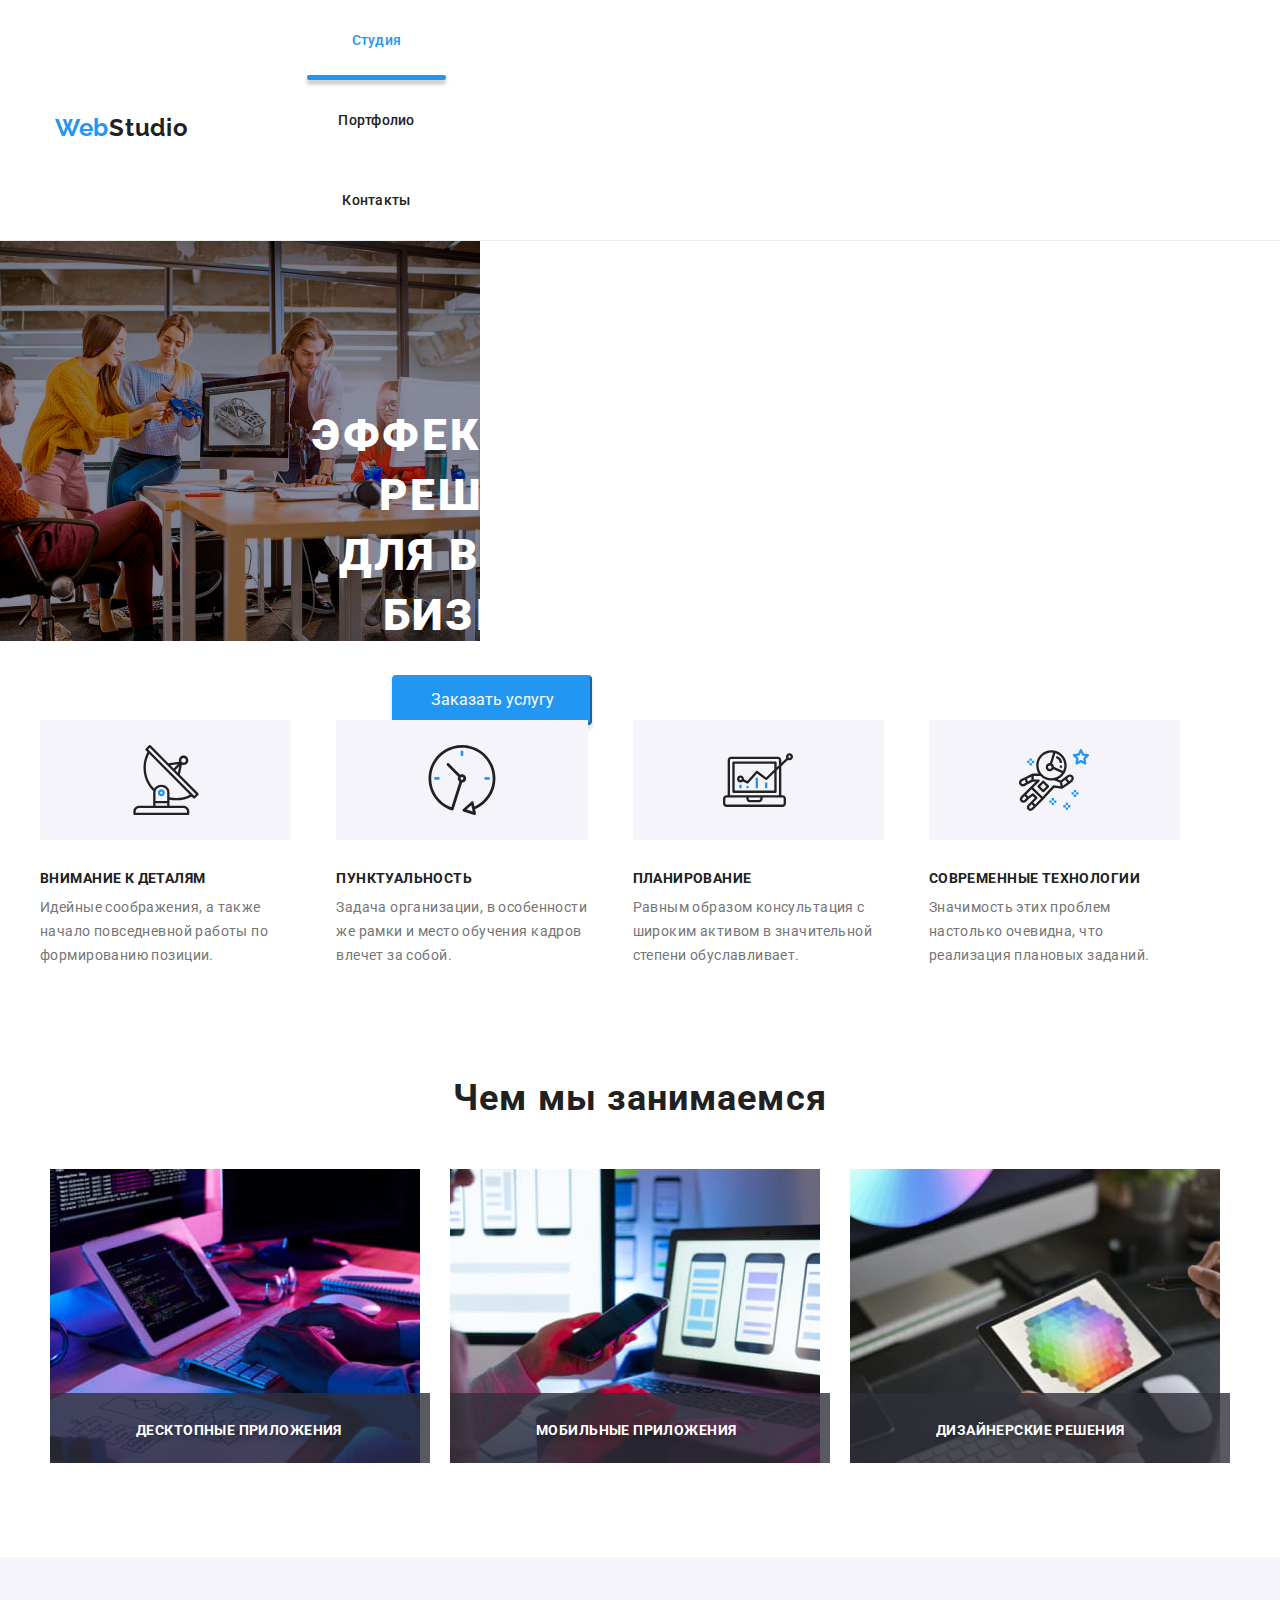
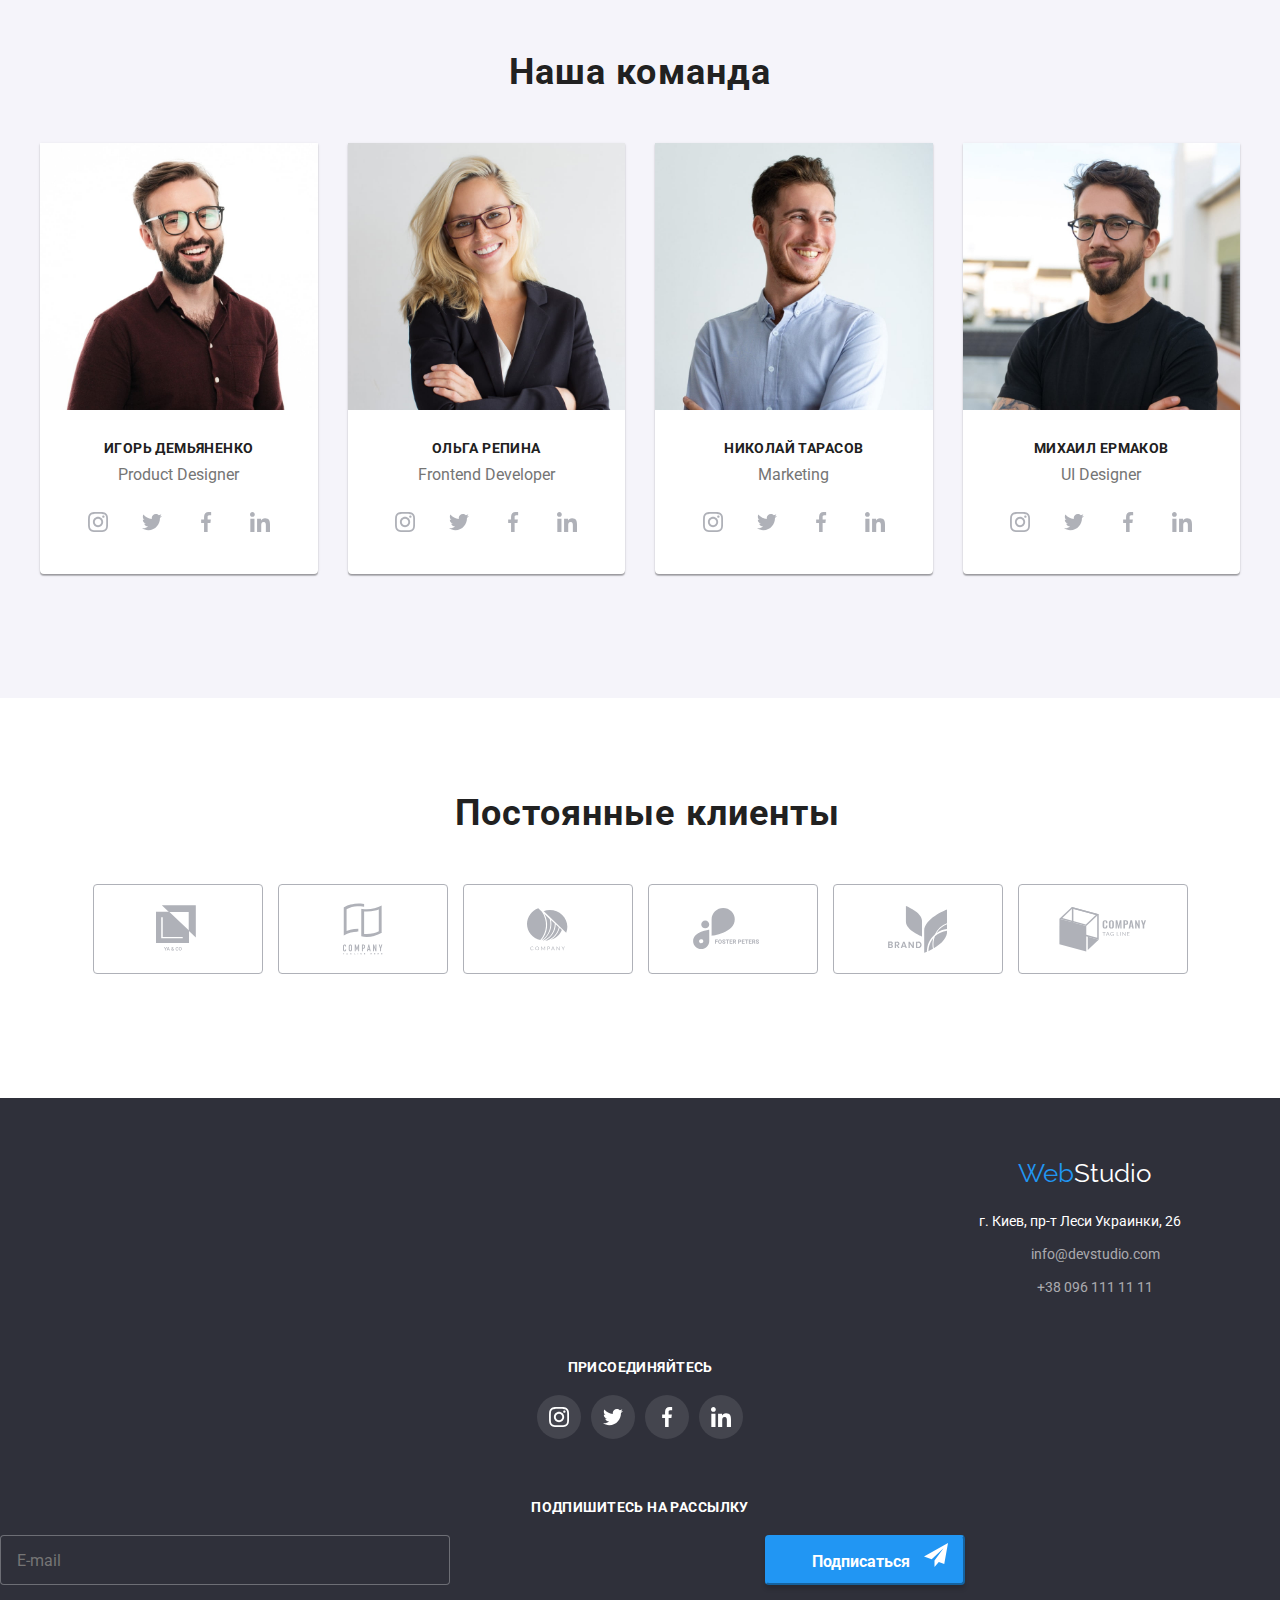
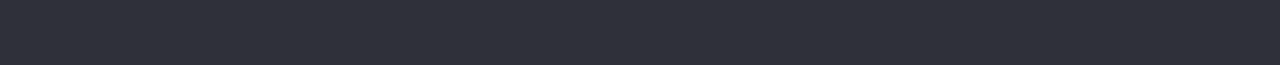
==== commit 0e964c74: "mobile first" ====
--- a/index.html
+++ b/index.html
@@ -42,7 +42,16 @@
                                 <li class="item"><a class="link-portfolio" href="./portfolio.html">Портфолио</a></li>
                                 <li class="item"><a class="link-contacts" href="#">Контакты</a></li>
                             </ul>
-                        </div>   
+                                <ul class="mail-links__mobile">
+                                    <li><a class="telephone" href="+380961111111">
+                                            +38 096 111 11 11
+                                        </a></li>
+                                    <li><a class="mail" href="info@devstudio.com">
+                                            info@devstudio.com
+                                        </a></li>
+                                </ul>
+                        </div> 
+
                     </div>
                 </div>
                     <ul class="nav-links-tablet">
@@ -51,15 +60,15 @@
                         <li class="item"><a class="link-contacts" href="#">Контакты</a></li>
                     </ul>
             </nav>
-            <ul class="mail-links">
-                <li><a class="mail" href="info@devstudio.com">
-                    <svg class="mail-icon" width="16" height="12">
+            <ul class="mail-links-tablet">
+                <li><a class="mail-tablet" href="info@devstudio.com">
+                    <svg class="mail-icon-tablet" width="16" height="12">
                         <use href="./img/symbol-defs.svg#icon-envelope"></use>
                     </svg>
                     info@devstudio.com
                 </a></li>
-                <li><a class="telephone" href="+380961111111">
-                    <svg class="mail-icon" width="10" height="16">
+                <li><a class="telephone-tablet" href="+380961111111">
+                    <svg class="mail-icon-tablet" width="10" height="16">
                     <use href="./img/symbol-defs.svg#icon-Vector"></use>
                 </svg>
                 +38 096 111 11 11</a></li>
--- a/css/main.min.css
+++ b/css/main.min.css
@@ -1,2 +1,2 @@
-a{text-decoration:none;color:#757575;display:block}li{list-style:none}img{display:block;max-width:100%;height:auto}h1,h2,h3{margin-top:0;margin-bottom:0}p{margin-top:0;margin-bottom:0}body{font-family:"Roboto", sans-serif}ul{margin-top:0;margin-bottom:0;padding:0}@media screen and (min-width: 480px){.container{width:480px;margin-right:auto;margin-left:auto}}@media screen and (min-width: 768px){.container{width:768px;margin-right:auto;margin-left:auto}}@media screen and (min-width: 1200px){.container{width:1200px;margin-right:auto;margin-left:auto}}.header .container{display:flex;align-items:center}@media screen and (min-width: 480px){.container>nav{display:flex}}@media screen and (min-width: 768px){.container>nav{display:flex;align-items:center}}.webstudio{color:#212121;font-family:"Raleway", sans-serif;font-style:normal;font-weight:bold;font-size:26px;line-height:31px}@media screen and (min-width: 480px){.webstudio{display:inline-flex;width:134px;height:28px;margin-top:16px;padding-left:15px;font-size:24px;line-height:1.2;letter-spacing:0.03em}}@media screen and (min-width: 768px){.webstudio{margin-right:93px;padding-top:0px;padding-bottom:0px}}.web{color:#2196f3}@media screen and (min-width: 480px){.menu-button{display:inline-flex;margin-top:10px;margin-left:276px;margin-bottom:10px;padding:0;border:none;background-color:transparent}.menu-button .icon-cross{display:none}.menu-button.is-open .icon-cross{display:block}.menu-button.is-open .icon-menu{display:none}.menu-button-close{position:absolute;margin-top:10px;margin-left:436px;margin-bottom:10px;padding:0;border:none;background-color:transparent}}@media screen and (min-width: 768px){.menu-button{display:none}}header{font-weight:500;font-size:14px;line-height:16px;border-bottom:1px solid #ececec}@media screen and (min-width: 768px){.nav-links{display:block;display:flex}}@media screen and (max-width: 767px){.nav-links-tablet{display:none}}.item:not(:last-child){margin-right:50px}@media screen and (min-width: 768px){.current::after{content:"";position:absolute;bottom:0;left:0;display:block;width:100%;height:5px;box-shadow:0px 4px 4px rgba(0,0,0,0.25);border-radius:2px;background-color:#2196f3;opacity:1}}@media screen and (min-width: 768px){.link-studio::after,.link-portfolio::after,.link-contacts::after{content:"";position:absolute;bottom:0;left:0;display:block;width:100%;height:5px;border-bottom:1px solid #2196f3;box-shadow:0px 4px 4px rgba(0,0,0,0.25);border-radius:2px;background-color:#2196f3;opacity:0;transition-property:opacity;transition-duration:250ms;transition-timing-function:cubic-bezier(0.4, 0, 0.2, 1)}}@media screen and (min-width: 768px){.link-studio:hover::after,.link-portfolio:hover::after,.link-contacts:hover::after{opacity:1}}@media screen and (min-width: 768px){.link-studio:focus::after,.link-portfolio:focus::after,.link-contacts:focus::after{opacity:1}}@media screen and (min-width: 480px){.link-studio,.link-portfolio,.link-contacts{width:139px;color:#212121;font-weight:500;font-size:40px;line-height:47px;text-align:center;letter-spacing:0.02em;margin-left:40px;padding-bottom:32px;padding-top:32px}}@media screen and (min-width: 768px){.link-studio,.link-portfolio,.link-contacts{position:relative;color:#212121;font-size:14px;line-height:16px;letter-spacing:0.02em;padding-bottom:32px;padding-top:32px;transition-property:color;transition-duration:250ms;transition-timing-function:cubic-bezier(0.4, 0, 0.2, 1)}}.link-portfolio:focus,.link-portfolio:hover{color:#2196f3}.link-studio:hover,.link-studio:focus{color:#2196f3;opacity:1}.link-contacts:hover,.link-contacts:focus{color:#2196f3;opacity:1}@media screen and (min-width: 480px){.active{width:139px;color:#2196f3;font-weight:500;font-size:40px;line-height:47px;text-align:center;letter-spacing:0.02em;margin-left:40px;padding-bottom:32px;padding-top:32px}}@media screen and (min-width: 768px){.active{position:relative;color:#2196f3;font-size:14px;line-height:16px;letter-spacing:0.02em;padding-bottom:32px;padding-top:32px;transition-property:opacity;transition-duration:250ms;transition-timing-function:cubic-bezier(0.4, 0, 0.2, 1)}}.active:hover,.active:focus{color:#2196f3;opacity:1}.mobile-menu{background-color:#fff;padding:20px;text-align:center;font-style:20px}@media screen and (min-width: 1200px){.mail-links{margin-left:auto;display:block;display:flex;align-items:center}}@media screen and (min-width: 0px) and (max-width: 767px){.mail{display:none}}@media screen and (min-width: 768px){.mail{margin-left:84px;display:block;display:flex;align-items:center;color:#757575;fill:#2196f3;margin-bottom:10px;transition-property:color fill;transition-duration:250ms;transition-timing-function:cubic-bezier(0.4, 0, 0.2, 1)}}@media screen and (min-width: 1200px){.mail{display:flex;align-items:center;margin-right:50px;padding-bottom:32px;padding-top:32px}}.mail:hover,.mail:focus{color:#2196f3}.mail-icon{margin-right:10px;align-items:center;fill:currentColor}.mail-links{margin-left:auto}@media screen and (min-width: 0px) and (max-width: 767px){.telephone{display:none}}@media screen and (min-width: 768px){.telephone{margin-left:84px;display:block;display:flex;align-items:center;color:#757575;fill:#2196f3;margin-bottom:10px;transition-property:color fill;transition-duration:250ms;transition-timing-function:cubic-bezier(0.4, 0, 0.2, 1)}}@media screen and (min-width: 1200px){.telephone{display:flex;align-items:center;margin-right:50px;padding-bottom:32px;padding-top:32px}}.telephone:hover,.telephone:focus{color:#2196f3}@media screen and (min-width: 480px){.backdrop-mobile{position:fixed;top:0;left:0;right:0;bottom:0;opacity:1;background-color:rgba(0,0,0,0.2);transition-property:opacity;transition-duration:250ms;transition-timing-function:cubic-bezier(0.4, 0, 0.2, 1)}}@media screen and (min-width: 480px){.modal-mobile{position:relative;width:480px;height:796px;left:0;top:0;bottom:0;right:0;background-color:#fff}}.button-close{width:30px;margin-top:8px;margin-left:490px;background-color:#fff;border:transparent}.icon-close{fill:#212121;padding-right:8px;transition-property:fill;transition-duration:250ms;transition-timing-function:cubic-bezier(0.4, 0, 0.2, 1)}.icon-close:hover{fill:#2196f3}.backdrop{position:fixed;top:0;left:0;right:0;bottom:0;opacity:1;background-color:rgba(0,0,0,0.2);transition-property:opacity;transition-duration:250ms;transition-timing-function:cubic-bezier(0.4, 0, 0.2, 1)}.modal{position:absolute;border-radius:4px;width:528px;height:581px;left:50%;top:50%;transform:translateX(-50%) translateY(-50%);background-color:#fff}.modal-window{margin-left:40px;color:#757575}.modal-title{margin-bottom:12px;margin-left:40px;width:448px;height:23px;font-weight:700;font-size:20px;line-height:23px;text-align:center;letter-spacing:0.03em}.is-hidden{visibility:hidden;opacity:0;pointer-events:none}.name-section{position:relative}.modal-label{font-weight:400;font-size:12px;line-height:1.2;letter-spacing:0.01em;color:#757575}.name-form{display:block;width:448px;height:40px;border-radius:4px;border:1px solid rgba(33,33,33,0.2);margin-top:4px;margin-bottom:10px;padding-left:40px}.name-form:focus,.name-form:hover{outline:none;border:1px solid #2196f3;cursor:pointer}.name-form-img{position:absolute;fill:#212121;top:50%;transform:translateY(50%);left:12px}.name-form:focus+.name-form-img,.name-form:hover+.name-form-img{fill:#2196f3}.telephone-form{display:block;width:448px;height:40px;border-radius:4px;border:1px solid rgba(33,33,33,0.2);margin-top:4px;margin-bottom:10px;padding-left:40px}.telephone-form:focus,.telephone-form:hover{outline:none;border:1px solid #2196f3;cursor:pointer}.telephone-form:focus+.name-form-img,.telephone-form:hover+.name-form-img{fill:#2196f3}.hero{width:480px;height:400px;background-image:url("../img/Hero-mobile.jpg");background-size:480px 400px}@media screen and (min-device-pixel-ratio: 2), screen and (min-resolution: 192dpi), screen and (min-resolution: 2dppx){.hero .hero{background-image:url("../img/Hero-mobile@2x.jpg")}}@media screen and (min-device-pixel-ratio: 2) and (min-width: 1200px), screen and (min-resolution: 192dpi) and (min-width: 1200px), screen and (min-resolution: 2dppx) and (min-width: 1200px){.hero{display:block;max-width:1600px;height:600px;padding-top:200px;padding-bottom:200px;background-image:linear-gradient(to top, rgba(47,48,58,0.4), rgba(47,48,58,0.4)),url("../img/hero.jpg");background-color:#2f303a}}.visually-hidden{position:absolute;clip:rect(0 0 0 0);width:1px;height:1px;margin:-1px}.big-title{width:696px;margin-left:auto;margin-right:auto}@media screen and (min-width: 480px){.first-title{padding-top:164px;text-align:center;margin-left:60px;margin-bottom:30px;width:360px;color:#fff;font-weight:900;font-size:26px;line-height:1.62;letter-spacing:0.06em;text-transform:uppercase}}@media screen and (min-width: 1200px){.first-title{margin-bottom:30px;text-align:center;color:#fff;font-style:normal;font-weight:900;font-size:44px;line-height:60px;text-transform:uppercase}}.service-button{display:block;margin:0 auto;width:200px;height:50px;left:700px;top:430px;border-radius:4px;border-color:#2196f3;background-color:#2196f3;color:#fff;box-shadow:0px 4px 4px rgba(0,0,0,0.15)}@media screen and (min-width: 480px){.service-button{margin:0 140px}}.service-button{cursor:pointer}.service-button-text{background-color:#f5f4fa;font-style:normal;font-weight:bold;font-size:16px;line-height:1.87}.buttons{padding-bottom:94px}.buttons-list{display:flex;justify-content:center;margin-top:94px;margin-bottom:50px}.buttons-list>li:not(:last-child){margin-right:8px}.but-active{border:2px solid transparent;border-radius:4px;padding:6px 24px;background-color:#f5f4fa;color:#212121;border:2px solid #f5f4fa;transition-property:backgroundcolor color border;transition-duration:250ms;transition-timing-function:cubic-bezier(0.4, 0, 0.2, 1)}.but-active:hover,.but-active:focus{background-color:#2196f3;color:#fff;border:2px solid #2196f3;box-shadow:0px 3px 1px rgba(0,0,0,0.1),0px 1px 2px rgba(0,0,0,0.08),0px 2px 2px rgba(0,0,0,0.12);border-radius:4px;opacity:1}.button-text{color:#fff}.our-description{display:flex;padding-top:94px;margin:-15px}.our-description p{margin:0}.our-description-li{background-color:#fff;border-radius:4px}@media screen and (min-width: 480px){.our-description-li{padding-bottom:30px;margin:30px}}@media screen and (min-width: 768px){.our-description-li{width:calc((100% - 2 * 15px) / 2);margin:15px}}.our-description-li::before{display:block;content:"";height:120px;margin-bottom:30px;background-color:#f5f4fa;background-repeat:no-repeat;background-position:center;background-size:70px 70px}@media screen and (min-width: 768px){.our-description-li:not(:last-child){margin-right:30px}}.antenna::before{background-image:url("../img/SVG/antenna.svg")}.clock::before{background-image:url("../img/SVG/clock.svg")}.diagram::before{background-image:url("../img/SVG/diagram.svg")}.astronaut::before{background-image:url("../img/SVG/astronaut.svg")}.third-title{margin-bottom:10px;color:#212121;font-weight:bold;font-size:14px;line-height:16px;letter-spacing:0.03em;text-transform:uppercase}.description{font-size:14px;line-height:1.71;letter-spacing:0.03em;color:#757575}.description-item{margin:-15px}@media screen and (min-width: 1200px){.description-item{display:flex;width:1170px;list-style:none}}.img{display:flex;flex-wrap:wrap;margin-right:-30px;margin-bottom:0px;padding:0px;list-style:none}.img-item{margin:0 10px;flex-basis:calc(100% / 3 - 30px)}.overlay-img{position:relative}.overlay-img::before{position:absolute;content:"";background-color:#2f303a;opacity:0.8;width:100%;height:70px;bottom:0;left:0}.overlay{position:absolute;bottom:0px;left:0;width:100%;height:100%}.overlay-text{position:absolute;bottom:25px;left:86px;font-weight:700;text-transform:uppercase;color:#fff;font-weight:bold;font-size:14px;line-height:16px;text-align:center;letter-spacing:0.03em;text-shadow:0px 4px 4px rgba(0,0,0,0.25)}@media screen and (max-width: 767px){.what-doing{display:none}}.team{background-color:#f5f4fa;padding-top:94px;padding-bottom:94px}.team-img{width:100%;height:auto}@media screen and (min-width: 480px){.team-ul{padding-left:15px;padding-right:15px}}@media screen and (min-width: 768px){.team-ul{display:flex;flex-wrap:wrap;margin-right:-30px;margin-bottom:0px;padding:0px;list-style:none}}@media screen and (min-width: 480px){.team-li{background-color:#fff;width:100%;box-shadow:0px 1px 3px rgba(0,0,0,0.12),0px 1px 1px rgba(0,0,0,0.14),0px 2px 1px rgba(0,0,0,0.2);border-radius:0px 0px 4px 4px;margin-bottom:30px}}@media screen and (min-width: 1200px){.team-li{background-color:#fff;width:270px;box-shadow:0px 1px 3px rgba(0,0,0,0.12),0px 1px 1px rgba(0,0,0,0.14),0px 2px 1px rgba(0,0,0,0.2);border-radius:0px 0px 4px 4px;flex-basis:calc(100% / 4 - 30px);margin-right:30px}}.description-team{color:#757575;text-align:center;margin-bottom:16px}.our-team{padding-top:30px;padding-bottom:30px;text-align:center}@media screen and (min-width: 1200px){.our-team{width:100%}}.our-team>p{padding-bottom:0px}.our-team>ul{margin:auto;padding:0}.our-team>li{display:block;width:20px;height:20px}.social-links{display:flex;color:#afb1b8;background-color:#fff;background-position:center;background-repeat:no-repeat;align-items:center;justify-content:space-evenly;fill:#afb1b8;width:44px;height:44px;border-radius:50%;padding:0;margin-right:auto;margin-left:auto;transition-property:background-color, fill;transition-duration:250ms;transition-timing-function:cubic-bezier(0.4, 0, 0.2, 1)}.social-links:hover,.social-links:focus{background-color:#2196f3;fill:#fff}.social-links-all{display:flex;align-items:center;width:206px;height:44px}.social-links-li:not(:first-child){display:flex;margin-left:10px}@media screen and (min-width: 480px){.sec-title{font-weight:700;font-size:28px;line-height:33px;text-align:center;letter-spacing:0.03em;margin-bottom:30px}}@media screen and (min-width: 1200px){.sec-title{text-align:center;margin-bottom:50px;color:#212121;font-weight:700;font-size:36px;line-height:42px}}.identification{margin-bottom:10px}.our-clients{padding-top:94px;padding-bottom:94px;padding-left:15px}@media screen and (min-width: 480px){.clients{display:flex;flex-wrap:wrap;flex-basis:50%;justify-content:center}}@media screen and (min-width: 1200px){.clients{display:flex;justify-content:center}}.clients-li{display:flex;flex-wrap:wrap;width:480px;align-items:center;margin-right:30px}@media screen and (min-width: 480px){.clients-li{margin-right:15px;margin-bottom:30px;width:170px}}.clients-li:nth-child(1) .clients-logo{width:44px;height:49px}.clients-li:nth-child(2) .clients-logo{width:40px;height:52px}.clients-li:nth-child(3) .clients-logo{width:41px;height:43px}.clients-li:nth-child(4) .clients-logo{width:79px;height:42px}.clients-li:nth-child(5) .clients-logo{width:59px;height:47px}.clients-li:nth-child(6) .clients-logo{width:88px;height:45px}.clients-links{display:flex;flex-wrap:wrap;align-items:center;width:170px;height:90px;fill:#afb1b8;border:1px solid #afb1b8;border-radius:4px;padding-top:0px;padding-bottom:0px;transition-property:fill, border;transition-duration:250ms;transition-timing-function:cubic-bezier(0.4, 0, 0.2, 1)}.clients-links:hover,.clients-links:focus{border:1px solid #2196f3;fill:#2196f3}.clients-logo{background-position:center;width:44px;height:50px;margin-left:auto;margin-right:auto;margin-top:auto;margin-bottom:auto}footer{background-color:#2f303a;padding-top:60px;padding-bottom:60px}@media screen and (min-width: 480px){footer-all{margin-left:auto;display:flex;align-items:baseline;width:1200px;padding-right:15px;padding-left:15px;margin-right:auto;margin-left:auto}}@media screen and (min-width: 480px){.container-footer{display:block;width:252px;justify-content:space-evenly;margin-left:auto;margin-right:auto}}@media screen and (min-width: 1200px){.container-footer{width:231px;margin-right:70px}}.web-footer{color:#2196f3;font-family:"Raleway", sans-serif;font-size:26px;line-height:1.19}@media screen and (min-width: 480px){.li-footer{display:block;width:232px;text-align:center;margin-left:auto;margin-right:auto}}.logo-footer{padding-top:0;padding-bottom:0;margin-bottom:20px}@media screen and (min-width: 480px){.logo-footer{display:block;width:154px;margin-left:auto;margin-right:auto}}.studio-logo-footer{color:#fff;font-family:"Raleway", sans-serif;font-size:26px}.address{padding-bottom:0;margin-bottom:9px;color:#fff;font-style:normal;font-weight:normal;font-size:14px;line-height:24px}@media screen and (min-width: 480px){.address{display:block;width:232px;margin-left:auto;margin-right:auto}}.mail-footer{padding-top:0px;padding-bottom:0;margin-bottom:9px;transition-property:color;transition-duration:250ms;transition-timing-function:cubic-bezier(0.4, 0, 0.2, 1)}@media screen and (min-width: 480px){.mail-footer{display:block;width:232px}}.mail-footer:hover,.mail-footer:focus{color:#2196f3}.telephone-footer{padding-top:0px;padding-bottom:0;transition-property:color;transition-duration:250ms;transition-timing-function:cubic-bezier(0.4, 0, 0.2, 1)}@media screen and (min-width: 480px){.telephone-footer{display:block;width:232px;margin-left:auto;margin-right:auto;margin-bottom:60px}}.telephone-footer:hover,.telephone-footer:focus{color:#2196f3}.mail-footer,.telephone-footer{font-weight:normal;font-size:14px;line-height:24px;color:rgba(255,255,255,0.6)}.join{font-weight:bold;font-size:14px;line-height:16px;letter-spacing:0.03em;width:145px;height:16px;text-transform:uppercase;color:#fff;margin-bottom:20px}@media screen and (min-width: 480px){.join{margin-left:auto;margin-right:auto}}.join-container{margin-right:90px}@media screen and (min-width: 480px){.join-container{display:block;width:206px;margin-left:auto;margin-right:auto;margin-bottom:60px}}.join-container>ul{display:flex}.join-instagram{width:20px;height:20px}.join-twitter{width:20px;height:20px}.join-facebook{width:20px;height:20px}.join-linkedin{width:20px;height:20px}.join-li{width:44px;height:44px;border-radius:50%;display:flex;align-items:center;transition-property:background-color;transition-duration:250ms;transition-timing-function:cubic-bezier(0.4, 0, 0.2, 1)}.join-li:not(:last-child){margin-right:10px}.join-li:hover,.join-li:focus{background-color:#2196f3}.join-links{display:flex;align-items:center;justify-content:center;padding-top:0px;padding-bottom:0px;width:100%;height:100%;border-radius:50%;background-color:rgba(255,255,255,0.1);fill:#fff;transition-property:background-color;transition-duration:250ms;transition-timing-function:cubic-bezier(0.4, 0, 0.2, 1)}.join-links:focus,.join-links:hover{border-radius:50%;background-color:#2196f3}@media screen and (min-width: 1200px){.subscribe-container{display:flex}}.subscribe__text{font-weight:bold;font-size:14px;line-height:16px;letter-spacing:0.03em;text-transform:uppercase;color:#fff;margin-bottom:20px}@media screen and (min-width: 480px){.subscribe__text{display:block;width:219px;justify-content:center;margin-left:auto;margin-right:auto;margin-bottom:20px}}.subscribe-form{width:358px;height:50px;border-radius:4px;background-color:#2f303a;border:1px solid rgba(255,255,255,0.3);color:#fff;padding-left:16px}@media screen and (min-width: 480px){.subscribe-form{display:block;width:450px;justify-content:center;margin-left:auto;margin-right:auto;margin-bottom:20px}}.subscribe-button{display:flex;width:200px;height:50px;align-items:center;border-radius:4px;border-color:#2196f3;box-shadow:0px 4px 4px rgba(0,0,0,0.15);margin-left:12px;background-color:#2196f3}@media screen and (min-width: 480px){.subscribe-button{display:block;justify-content:center;margin-left:auto;margin-right:auto}}.subscribe-button__text{font-weight:700;font-size:16px;line-height:1.87;padding-left:29px;padding-right:10px;color:#fff}.icon-send{fill:#fff;width:24px;height:24px}
+a{text-decoration:none;color:#757575;display:block}li{list-style:none}img{display:block;max-width:100%;height:auto}h1,h2,h3{margin-top:0;margin-bottom:0}p{margin-top:0;margin-bottom:0}body{font-family:"Roboto", sans-serif}ul{margin-top:0;margin-bottom:0;padding:0}@media screen and (min-width: 480px){.container{width:480px;margin-right:auto;margin-left:auto}}@media screen and (min-width: 768px){.container{width:768px;margin-right:auto;margin-left:auto}}@media screen and (min-width: 1200px){.container{width:1200px;margin-right:auto;margin-left:auto}}.header .container{display:flex;align-items:center}@media screen and (min-width: 480px){.container>nav{display:flex}}@media screen and (min-width: 768px){.container>nav{display:flex;align-items:center}}.webstudio{color:#212121;font-family:"Raleway", sans-serif;font-style:normal;font-weight:bold;font-size:26px;line-height:31px}@media screen and (min-width: 480px){.webstudio{display:inline-flex;width:134px;height:28px;margin-top:16px;padding-left:15px;font-size:24px;line-height:1.2;letter-spacing:0.03em}}@media screen and (min-width: 768px){.webstudio{margin-right:93px;padding-top:0px;padding-bottom:0px}}.web{color:#2196f3}@media screen and (min-width: 480px){.menu-button{display:inline-flex;margin-top:10px;margin-left:276px;margin-bottom:10px;padding:0;border:none;background-color:transparent}.menu-button .icon-cross{display:none}.menu-button.is-open .icon-cross{display:block}.menu-button.is-open .icon-menu{display:none}.menu-button-close{position:absolute;margin-top:10px;margin-left:436px;margin-bottom:10px;padding:0;border:none;background-color:transparent}}@media screen and (min-width: 768px){.menu-button{display:none}}header{font-weight:500;font-size:14px;line-height:16px;border-bottom:1px solid #ececec}@media screen and (min-width: 768px){.nav-links{display:block;display:flex}}@media screen and (max-width: 767px){.nav-links-tablet{display:none}}.item:not(:last-child){margin-right:50px}@media screen and (min-width: 768px){.current::after{content:"";position:absolute;bottom:0;left:0;display:block;width:100%;height:5px;box-shadow:0px 4px 4px rgba(0,0,0,0.25);border-radius:2px;background-color:#2196f3;opacity:1}}@media screen and (min-width: 768px){.link-studio::after,.link-portfolio::after,.link-contacts::after{content:"";position:absolute;bottom:0;left:0;display:block;width:100%;height:5px;border-bottom:1px solid #2196f3;box-shadow:0px 4px 4px rgba(0,0,0,0.25);border-radius:2px;background-color:#2196f3;opacity:0;transition-property:opacity;transition-duration:250ms;transition-timing-function:cubic-bezier(0.4, 0, 0.2, 1)}}@media screen and (min-width: 768px){.link-studio:hover::after,.link-portfolio:hover::after,.link-contacts:hover::after{opacity:1}}@media screen and (min-width: 768px){.link-studio:focus::after,.link-portfolio:focus::after,.link-contacts:focus::after{opacity:1}}@media screen and (min-width: 480px){.link-studio,.link-portfolio,.link-contacts{width:139px;color:#212121;font-weight:500;font-size:40px;line-height:47px;text-align:center;letter-spacing:0.02em;margin-left:40px;padding-bottom:32px;padding-top:32px}}@media screen and (min-width: 768px){.link-studio,.link-portfolio,.link-contacts{position:relative;color:#212121;font-size:14px;line-height:16px;letter-spacing:0.02em;padding-bottom:32px;padding-top:32px;transition-property:color;transition-duration:250ms;transition-timing-function:cubic-bezier(0.4, 0, 0.2, 1)}}.link-portfolio:focus,.link-portfolio:hover{color:#2196f3}.link-studio:hover,.link-studio:focus{color:#2196f3;opacity:1}.link-contacts:hover,.link-contacts:focus{color:#2196f3;opacity:1}@media screen and (min-width: 480px){.active{width:139px;color:#2196f3;font-weight:500;font-size:40px;line-height:47px;text-align:center;letter-spacing:0.02em;margin-left:40px;padding-bottom:32px;padding-top:32px}}@media screen and (min-width: 768px){.active{position:relative;color:#2196f3;font-size:14px;line-height:16px;letter-spacing:0.02em;padding-bottom:32px;padding-top:32px;transition-property:opacity;transition-duration:250ms;transition-timing-function:cubic-bezier(0.4, 0, 0.2, 1)}}.active:hover,.active:focus{color:#2196f3;opacity:1}.mobile-menu{background-color:#fff;padding:20px;text-align:center;font-style:20px}@media screen and (min-width: 768px){.mail-links__mobile{display:block;width:430px;height:300px}}@media screen and (min-width: 1200px){.mail-links{margin-left:auto;display:block;display:flex;align-items:center}}@media screen and (min-width: 0px) and (max-width: 767px){.mail{font-weight:500;font-size:24px;line-height:28px;letter-spacing:0.02em;width:232px;margin-left:40px;padding-left:0px;padding-right:0px}}@media screen and (min-width: 768px){.mail{margin-left:84px;display:block;display:flex;align-items:center;color:#757575;fill:#2196f3;margin-bottom:10px;transition-property:color fill;transition-duration:250ms;transition-timing-function:cubic-bezier(0.4, 0, 0.2, 1)}}@media screen and (min-width: 1200px){.mail{display:flex;align-items:center;margin-right:50px;padding-bottom:32px;padding-top:32px}}.mail-links__mobile>li{display:block}@media screen and (min-width: 0px) and (min-width: 767px){.mail-links-tablet{display:none}}.mail:hover,.mail:focus{color:#2196f3}.mail-icon{margin-right:10px;align-items:center;fill:currentColor}.mail-links{margin-left:auto}@media screen and (min-width: 0px) and (max-width: 767px){.telephone{display:block;width:100%;font-weight:500;font-size:34px;line-height:40px;letter-spacing:0.02em;margin-left:40px;padding:0px;color:#2196f3}}@media screen and (min-width: 768px){.telephone{margin-left:84px;display:block;display:flex;align-items:center;color:#757575;fill:#2196f3;margin-bottom:10px;transition-property:color fill;transition-duration:250ms;transition-timing-function:cubic-bezier(0.4, 0, 0.2, 1)}}@media screen and (min-width: 1200px){.telephone{display:flex;align-items:center;margin-right:50px;padding-bottom:32px;padding-top:32px}}.telephone:hover,.telephone:focus{color:#2196f3}@media screen and (min-width: 480px){.backdrop-mobile{position:fixed;top:0;left:0;right:0;bottom:0;opacity:1;background-color:rgba(0,0,0,0.2);transition-property:opacity;transition-duration:250ms;transition-timing-function:cubic-bezier(0.4, 0, 0.2, 1)}}@media screen and (min-width: 480px){.modal-mobile{position:relative;width:480px;height:796px;left:0;top:0;bottom:0;right:0;background-color:#fff}}.button-close{width:30px;margin-top:8px;margin-left:490px;background-color:#fff;border:transparent}.icon-close{fill:#212121;padding-right:8px;transition-property:fill;transition-duration:250ms;transition-timing-function:cubic-bezier(0.4, 0, 0.2, 1)}.icon-close:hover{fill:#2196f3}.backdrop{position:fixed;top:0;left:0;right:0;bottom:0;opacity:1;background-color:rgba(0,0,0,0.2);transition-property:opacity;transition-duration:250ms;transition-timing-function:cubic-bezier(0.4, 0, 0.2, 1)}.modal{position:absolute;border-radius:4px;width:528px;height:581px;left:50%;top:50%;transform:translateX(-50%) translateY(-50%);background-color:#fff}.modal-window{margin-left:40px;color:#757575}.modal-title{margin-bottom:12px;margin-left:40px;width:448px;height:23px;font-weight:700;font-size:20px;line-height:23px;text-align:center;letter-spacing:0.03em}.is-hidden{visibility:hidden;opacity:0;pointer-events:none}.name-section{position:relative}.modal-label{font-weight:400;font-size:12px;line-height:1.2;letter-spacing:0.01em;color:#757575}.name-form{display:block;width:448px;height:40px;border-radius:4px;border:1px solid rgba(33,33,33,0.2);margin-top:4px;margin-bottom:10px;padding-left:40px}.name-form:focus,.name-form:hover{outline:none;border:1px solid #2196f3;cursor:pointer}.name-form-img{position:absolute;fill:#212121;top:50%;transform:translateY(50%);left:12px}.name-form:focus+.name-form-img,.name-form:hover+.name-form-img{fill:#2196f3}.telephone-form{display:block;width:448px;height:40px;border-radius:4px;border:1px solid rgba(33,33,33,0.2);margin-top:4px;margin-bottom:10px;padding-left:40px}.telephone-form:focus,.telephone-form:hover{outline:none;border:1px solid #2196f3;cursor:pointer}.telephone-form:focus+.name-form-img,.telephone-form:hover+.name-form-img{fill:#2196f3}.hero{width:480px;height:400px;background-image:url("../img/Hero-mobile.jpg");background-size:480px 400px}@media screen and (min-device-pixel-ratio: 2), screen and (min-resolution: 192dpi), screen and (min-resolution: 2dppx){.hero .hero{background-image:url("../img/Hero-mobile@2x.jpg")}}@media screen and (min-device-pixel-ratio: 2) and (min-width: 1200px), screen and (min-resolution: 192dpi) and (min-width: 1200px), screen and (min-resolution: 2dppx) and (min-width: 1200px){.hero{display:block;max-width:1600px;height:600px;padding-top:200px;padding-bottom:200px;background-image:linear-gradient(to top, rgba(47,48,58,0.4), rgba(47,48,58,0.4)),url("../img/hero.jpg");background-color:#2f303a}}.visually-hidden{position:absolute;clip:rect(0 0 0 0);width:1px;height:1px;margin:-1px}.big-title{width:696px;margin-left:auto;margin-right:auto}@media screen and (min-width: 480px){.first-title{padding-top:164px;text-align:center;margin-left:60px;margin-bottom:30px;width:360px;color:#fff;font-weight:900;font-size:26px;line-height:1.62;letter-spacing:0.06em;text-transform:uppercase}}@media screen and (min-width: 1200px){.first-title{margin-bottom:30px;text-align:center;color:#fff;font-style:normal;font-weight:900;font-size:44px;line-height:60px;text-transform:uppercase}}.service-button{display:block;margin:0 auto;width:200px;height:50px;left:700px;top:430px;border-radius:4px;border-color:#2196f3;background-color:#2196f3;color:#fff;box-shadow:0px 4px 4px rgba(0,0,0,0.15)}@media screen and (min-width: 480px){.service-button{margin:0 140px}}.service-button{cursor:pointer}.service-button-text{background-color:#f5f4fa;font-style:normal;font-weight:bold;font-size:16px;line-height:1.87}.buttons{padding-bottom:94px}.buttons-list>li:not(:last-child){margin-right:8px}@media screen and (min-width: 480px){.buttons-list{display:flex;flex-wrap:wrap;margin-top:60px;margin-left:15px}}@media screen and (min-width: 1200px){.buttons-list{display:flex;justify-content:center;margin-top:94px;margin-bottom:50px}}.but-active{border:2px solid transparent;border-radius:4px;padding:6px 24px;background-color:#f5f4fa;color:#212121;border:2px solid #f5f4fa;transition-property:backgroundcolor color border;transition-duration:250ms;transition-timing-function:cubic-bezier(0.4, 0, 0.2, 1)}@media screen and (min-width: 480px){.but-active{margin-bottom:15px}}.but-active:hover,.but-active:focus{background-color:#2196f3;color:#fff;border:2px solid #2196f3;box-shadow:0px 3px 1px rgba(0,0,0,0.1),0px 1px 2px rgba(0,0,0,0.08),0px 2px 2px rgba(0,0,0,0.12);border-radius:4px;opacity:1}.button-text{color:#fff}.our-description{display:flex;padding-top:94px;margin:-15px}.our-description p{margin:0}.our-description-li{background-color:#fff;border-radius:4px}@media screen and (min-width: 480px){.our-description-li{padding-bottom:30px;margin:30px}}@media screen and (min-width: 768px){.our-description-li{width:calc((100% - 2 * 15px) / 2);margin:15px}}.our-description-li::before{display:block;content:"";height:120px;margin-bottom:30px;background-color:#f5f4fa;background-repeat:no-repeat;background-position:center;background-size:70px 70px}@media screen and (min-width: 768px){.our-description-li:not(:last-child){margin-right:30px}}.antenna::before{background-image:url("../img/SVG/antenna.svg")}.clock::before{background-image:url("../img/SVG/clock.svg")}.diagram::before{background-image:url("../img/SVG/diagram.svg")}.astronaut::before{background-image:url("../img/SVG/astronaut.svg")}.third-title{margin-bottom:10px;color:#212121;font-weight:bold;font-size:14px;line-height:16px;letter-spacing:0.03em;text-transform:uppercase}.description{font-size:14px;line-height:1.71;letter-spacing:0.03em;color:#757575}.description-item{margin:-15px}@media screen and (min-width: 1200px){.description-item{display:flex;width:1170px;list-style:none}}.img{display:flex;flex-wrap:wrap;margin-right:-30px;margin-bottom:0px;padding:0px;list-style:none}.img-item{margin:0 10px;flex-basis:calc(100% / 3 - 30px)}.overlay-img{position:relative}.overlay-img::before{position:absolute;content:"";background-color:#2f303a;opacity:0.8;width:100%;height:70px;bottom:0;left:0}.overlay{position:absolute;bottom:0px;left:0;width:100%;height:100%}.overlay-text{position:absolute;bottom:25px;left:86px;font-weight:700;text-transform:uppercase;color:#fff;font-weight:bold;font-size:14px;line-height:16px;text-align:center;letter-spacing:0.03em;text-shadow:0px 4px 4px rgba(0,0,0,0.25)}.what-doing{padding-top:94px;padding-bottom:94px}@media screen and (min-width: 0px) and (max-width: 767px){.what-doing{display:none}}.sec-title{text-align:center;margin-bottom:50px;text-align:center;color:#212121;font-weight:bold;font-size:36px;line-height:42px}.job{display:flex;flex-wrap:wrap;width:1200px;margin-left:0px;padding:0;list-style:none}@media screen and (min-width: 480px){.job{display:block;padding-left:15px;padding-right:15px}}.job-kind{border:1px solid #eeeeee;margin-right:30px;margin-bottom:30px}@media screen and (min-width: 480px){.job-kind{width:450px}}.job-kind-overlay{position:relative;width:370px;overflow:hidden}@media screen and (min-width: 480px){.job-kind-overlay{width:100%;height:auto}}.img-overlay::before{position:absolute;content:"";bottom:0;left:0;width:100%;height:100%;background-color:#2196f3;opacity:0;transform:translateY(100%);transition-property:transform opacity;transition-duration:250ms;transition-timing-function:cubic-bezier(0.4, 0, 0.2, 1)}.text-overlink{position:absolute;font-weight:400;font-size:18px;line-height:1.56;letter-spacing:0.03em;transform:translateY(100%);transition-property:transform opacity;transition-duration:250ms;transition-timing-function:cubic-bezier(0.4, 0, 0.2, 1);width:322px;height:168px;top:63px;left:24px;color:#fff;opacity:0}.job-link:focus,.job-link:hover{box-shadow:0px 1px 1px rgba(0,0,0,0.12),0px 4px 4px rgba(0,0,0,0.06),1px 4px 6px rgba(0,0,0,0.16);cursor:pointer}.job-link:hover .text-overlink,.job-link:focus .text-overlink{transform:translateY(0);opacity:1;cursor:pointer}.job-link:focus .img-overlay::before,.job-link:hover .img-overlay::before{transform:translateY(0);opacity:0.9;cursor:pointer}.job-kind:hover .text-overlink,.job-kind:focus .text-overlink{transform:translateY(0);opacity:1;cursor:pointer}.job-kind:focus .img-overlay::before,.job-kind:hover .img-overlay::before{transform:translateY(0);opacity:0.9;cursor:pointer}.job-kind:nth-child(3n){margin-right:0}.job-kind .container>.description-item{display:flex}.last{margin-bottom:0px}.our-job{text-align:left;padding:20px 24px}.poster-name{color:#212121;font-weight:bold;font-size:14px;line-height:16px;line-height:36px;letter-spacing:0.03em;text-transform:uppercase}.poster-name-descr{line-height:30px;text-align:left;margin-top:4px}.team{background-color:#f5f4fa;padding-top:94px;padding-bottom:94px}.team-img{width:100%;height:auto}@media screen and (min-width: 480px){.team-ul{padding-left:15px;padding-right:15px}}@media screen and (min-width: 768px){.team-ul{display:flex;flex-wrap:wrap;margin-right:-30px;margin-bottom:0px;padding:0px;list-style:none}}@media screen and (min-width: 480px){.team-li{background-color:#fff;width:100%;box-shadow:0px 1px 3px rgba(0,0,0,0.12),0px 1px 1px rgba(0,0,0,0.14),0px 2px 1px rgba(0,0,0,0.2);border-radius:0px 0px 4px 4px;margin-bottom:30px}}@media screen and (min-width: 1200px){.team-li{background-color:#fff;width:270px;box-shadow:0px 1px 3px rgba(0,0,0,0.12),0px 1px 1px rgba(0,0,0,0.14),0px 2px 1px rgba(0,0,0,0.2);border-radius:0px 0px 4px 4px;flex-basis:calc(100% / 4 - 30px);margin-right:30px}}.description-team{color:#757575;text-align:center;margin-bottom:16px}.our-team{padding-top:30px;padding-bottom:30px;text-align:center}@media screen and (min-width: 1200px){.our-team{width:100%}}.our-team>p{padding-bottom:0px}.our-team>ul{margin:auto;padding:0}.our-team>li{display:block;width:20px;height:20px}.social-links{display:flex;color:#afb1b8;background-color:#fff;background-position:center;background-repeat:no-repeat;align-items:center;justify-content:space-evenly;fill:#afb1b8;width:44px;height:44px;border-radius:50%;padding:0;margin-right:auto;margin-left:auto;transition-property:background-color, fill;transition-duration:250ms;transition-timing-function:cubic-bezier(0.4, 0, 0.2, 1)}.social-links:hover,.social-links:focus{background-color:#2196f3;fill:#fff}.social-links-all{display:flex;align-items:center;width:206px;height:44px}.social-links-li:not(:first-child){display:flex;margin-left:10px}@media screen and (min-width: 480px){.sec-title{font-weight:700;font-size:28px;line-height:33px;text-align:center;letter-spacing:0.03em;margin-bottom:30px}}@media screen and (min-width: 1200px){.sec-title{text-align:center;margin-bottom:50px;color:#212121;font-weight:700;font-size:36px;line-height:42px}}.identification{margin-bottom:10px}.our-clients{padding-top:94px;padding-bottom:94px;padding-left:15px}@media screen and (min-width: 480px){.clients{display:flex;flex-wrap:wrap;flex-basis:50%;justify-content:center}}@media screen and (min-width: 1200px){.clients{display:flex;justify-content:center}}.clients-li{display:flex;flex-wrap:wrap;width:480px;align-items:center;margin-right:30px}@media screen and (min-width: 480px){.clients-li{margin-right:15px;margin-bottom:30px;width:170px}}.clients-li:nth-child(1) .clients-logo{width:44px;height:49px}.clients-li:nth-child(2) .clients-logo{width:40px;height:52px}.clients-li:nth-child(3) .clients-logo{width:41px;height:43px}.clients-li:nth-child(4) .clients-logo{width:79px;height:42px}.clients-li:nth-child(5) .clients-logo{width:59px;height:47px}.clients-li:nth-child(6) .clients-logo{width:88px;height:45px}.clients-links{display:flex;flex-wrap:wrap;align-items:center;width:170px;height:90px;fill:#afb1b8;border:1px solid #afb1b8;border-radius:4px;padding-top:0px;padding-bottom:0px;transition-property:fill, border;transition-duration:250ms;transition-timing-function:cubic-bezier(0.4, 0, 0.2, 1)}.clients-links:hover,.clients-links:focus{border:1px solid #2196f3;fill:#2196f3}.clients-logo{background-position:center;width:44px;height:50px;margin-left:auto;margin-right:auto;margin-top:auto;margin-bottom:auto}footer{background-color:#2f303a;padding-top:60px;padding-bottom:60px}@media screen and (min-width: 480px){footer-all{margin-left:auto;display:flex;align-items:baseline;width:1200px;padding-right:15px;padding-left:15px;margin-right:auto;margin-left:auto}}@media screen and (min-width: 480px){.container-footer{display:block;width:252px;justify-content:space-evenly;margin-left:auto;margin-right:auto}}@media screen and (min-width: 1200px){.container-footer{width:231px;margin-right:70px}}.web-footer{color:#2196f3;font-family:"Raleway", sans-serif;font-size:26px;line-height:1.19}@media screen and (min-width: 480px){.li-footer{display:block;width:232px;text-align:center;margin-left:auto;margin-right:auto}}.logo-footer{padding-top:0;padding-bottom:0;margin-bottom:20px}@media screen and (min-width: 480px){.logo-footer{display:block;width:154px;margin-left:auto;margin-right:auto}}.studio-logo-footer{color:#fff;font-family:"Raleway", sans-serif;font-size:26px}.address{padding-bottom:0;margin-bottom:9px;color:#fff;font-style:normal;font-weight:normal;font-size:14px;line-height:24px}@media screen and (min-width: 480px){.address{display:block;width:232px;margin-left:auto;margin-right:auto}}.mail-footer{padding-top:0px;padding-bottom:0;margin-bottom:9px;transition-property:color;transition-duration:250ms;transition-timing-function:cubic-bezier(0.4, 0, 0.2, 1)}@media screen and (min-width: 480px){.mail-footer{display:block;width:232px}}.mail-footer:hover,.mail-footer:focus{color:#2196f3}.telephone-footer{padding-top:0px;padding-bottom:0;transition-property:color;transition-duration:250ms;transition-timing-function:cubic-bezier(0.4, 0, 0.2, 1)}@media screen and (min-width: 480px){.telephone-footer{display:block;width:232px;margin-left:auto;margin-right:auto;margin-bottom:60px}}.telephone-footer:hover,.telephone-footer:focus{color:#2196f3}.mail-footer,.telephone-footer{font-weight:normal;font-size:14px;line-height:24px;color:rgba(255,255,255,0.6)}.join{font-weight:bold;font-size:14px;line-height:16px;letter-spacing:0.03em;width:145px;height:16px;text-transform:uppercase;color:#fff;margin-bottom:20px}@media screen and (min-width: 480px){.join{margin-left:auto;margin-right:auto}}.join-container{margin-right:90px}@media screen and (min-width: 480px){.join-container{display:block;width:206px;margin-left:auto;margin-right:auto;margin-bottom:60px}}.join-container>ul{display:flex}.join-instagram{width:20px;height:20px}.join-twitter{width:20px;height:20px}.join-facebook{width:20px;height:20px}.join-linkedin{width:20px;height:20px}.join-li{width:44px;height:44px;border-radius:50%;display:flex;align-items:center;transition-property:background-color;transition-duration:250ms;transition-timing-function:cubic-bezier(0.4, 0, 0.2, 1)}.join-li:not(:last-child){margin-right:10px}.join-li:hover,.join-li:focus{background-color:#2196f3}.join-links{display:flex;align-items:center;justify-content:center;padding-top:0px;padding-bottom:0px;width:100%;height:100%;border-radius:50%;background-color:rgba(255,255,255,0.1);fill:#fff;transition-property:background-color;transition-duration:250ms;transition-timing-function:cubic-bezier(0.4, 0, 0.2, 1)}.join-links:focus,.join-links:hover{border-radius:50%;background-color:#2196f3}@media screen and (min-width: 1200px){.subscribe-container{display:flex}}.subscribe__text{font-weight:bold;font-size:14px;line-height:16px;letter-spacing:0.03em;text-transform:uppercase;color:#fff;margin-bottom:20px}@media screen and (min-width: 480px){.subscribe__text{display:block;width:219px;justify-content:center;margin-left:auto;margin-right:auto;margin-bottom:20px;font-weight:bold;font-size:14px;line-height:16px;text-align:center;letter-spacing:0.03em;text-transform:uppercase}}.subscribe-form{width:358px;height:50px;border-radius:4px;background-color:#2f303a;border:1px solid rgba(255,255,255,0.3);color:#fff;padding-left:16px}@media screen and (min-width: 480px){.subscribe-form{display:block;width:450px;justify-content:center;margin-left:auto;margin-right:auto;margin-bottom:20px}}.subscribe-button{display:flex;width:200px;height:50px;align-items:center;border-radius:4px;border-color:#2196f3;box-shadow:0px 4px 4px rgba(0,0,0,0.15);margin-left:12px;background-color:#2196f3}@media screen and (min-width: 480px){.subscribe-button{display:block;justify-content:center;margin-left:auto;margin-right:auto}}.subscribe-button__text{font-weight:700;font-size:16px;line-height:1.87;padding-left:29px;padding-right:10px;color:#fff}.icon-send{fill:#fff;width:24px;height:24px}
 /*# sourceMappingURL=main.min.css.map */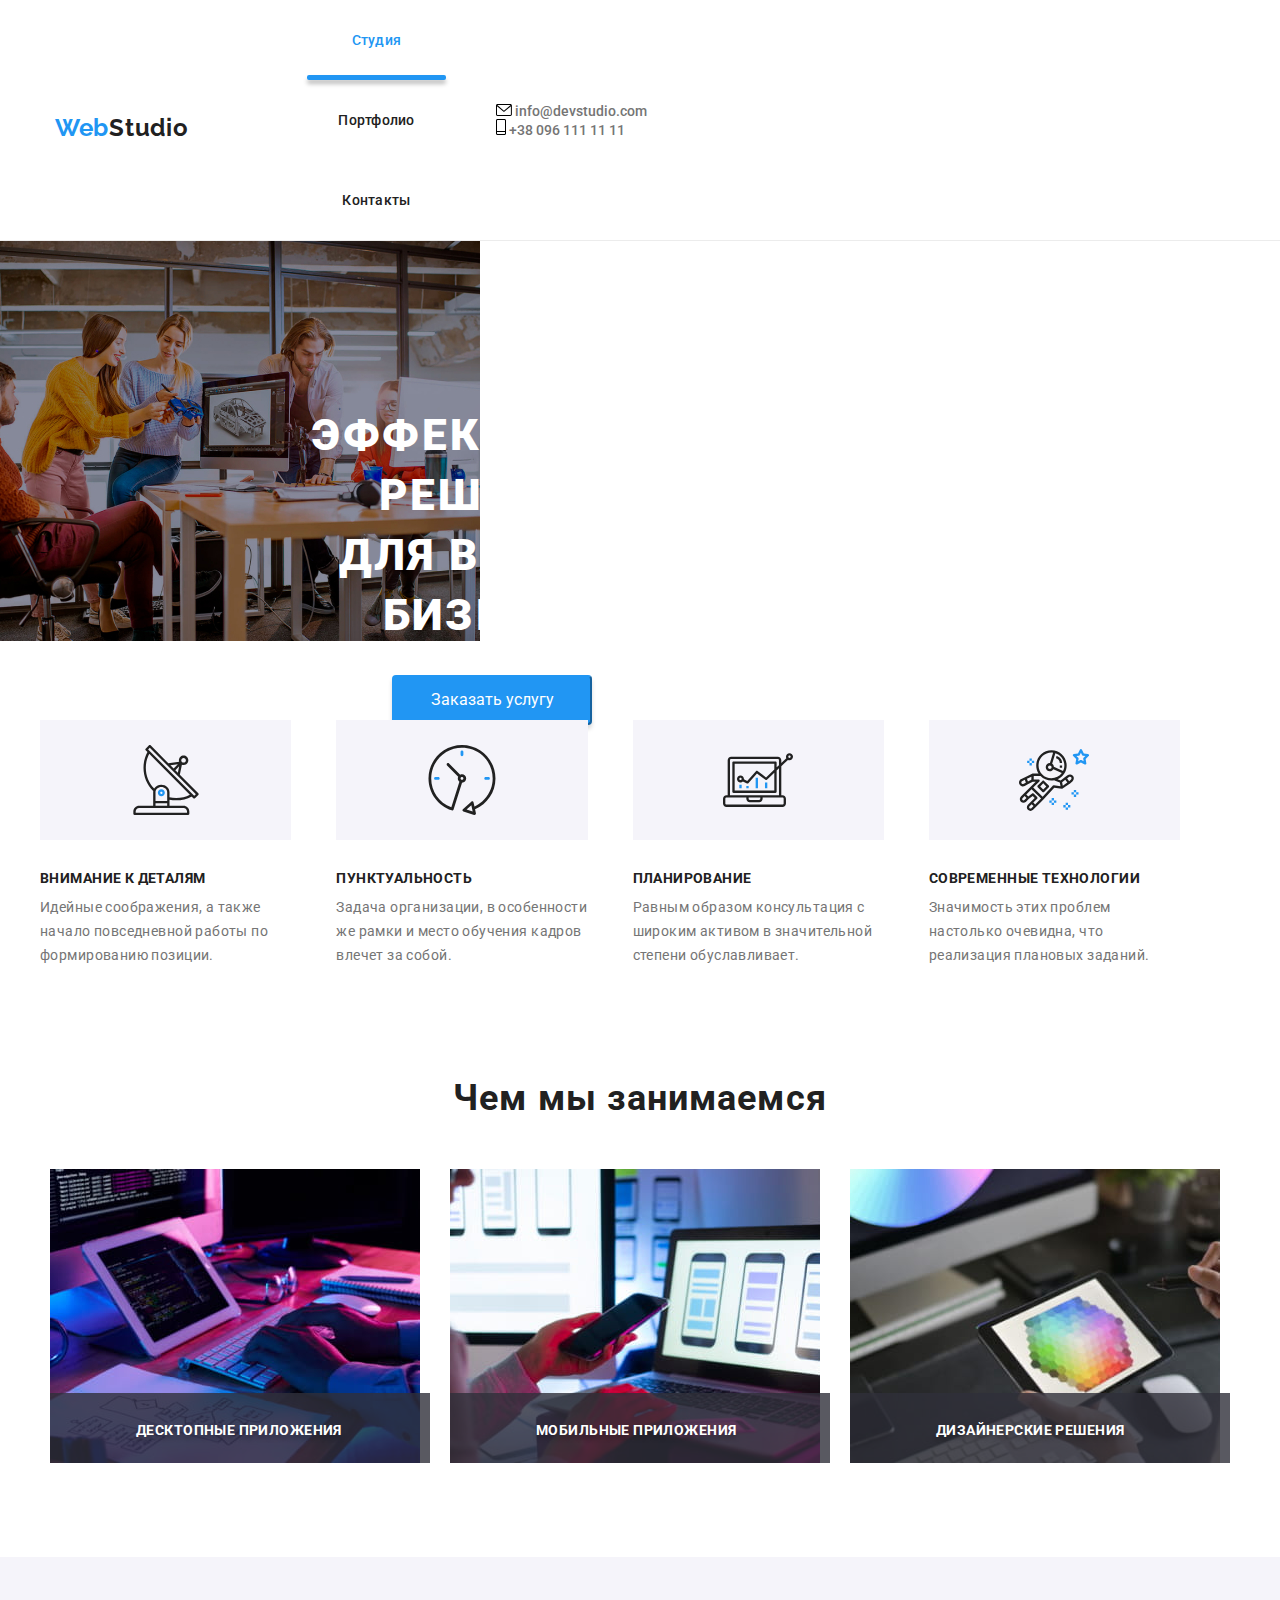
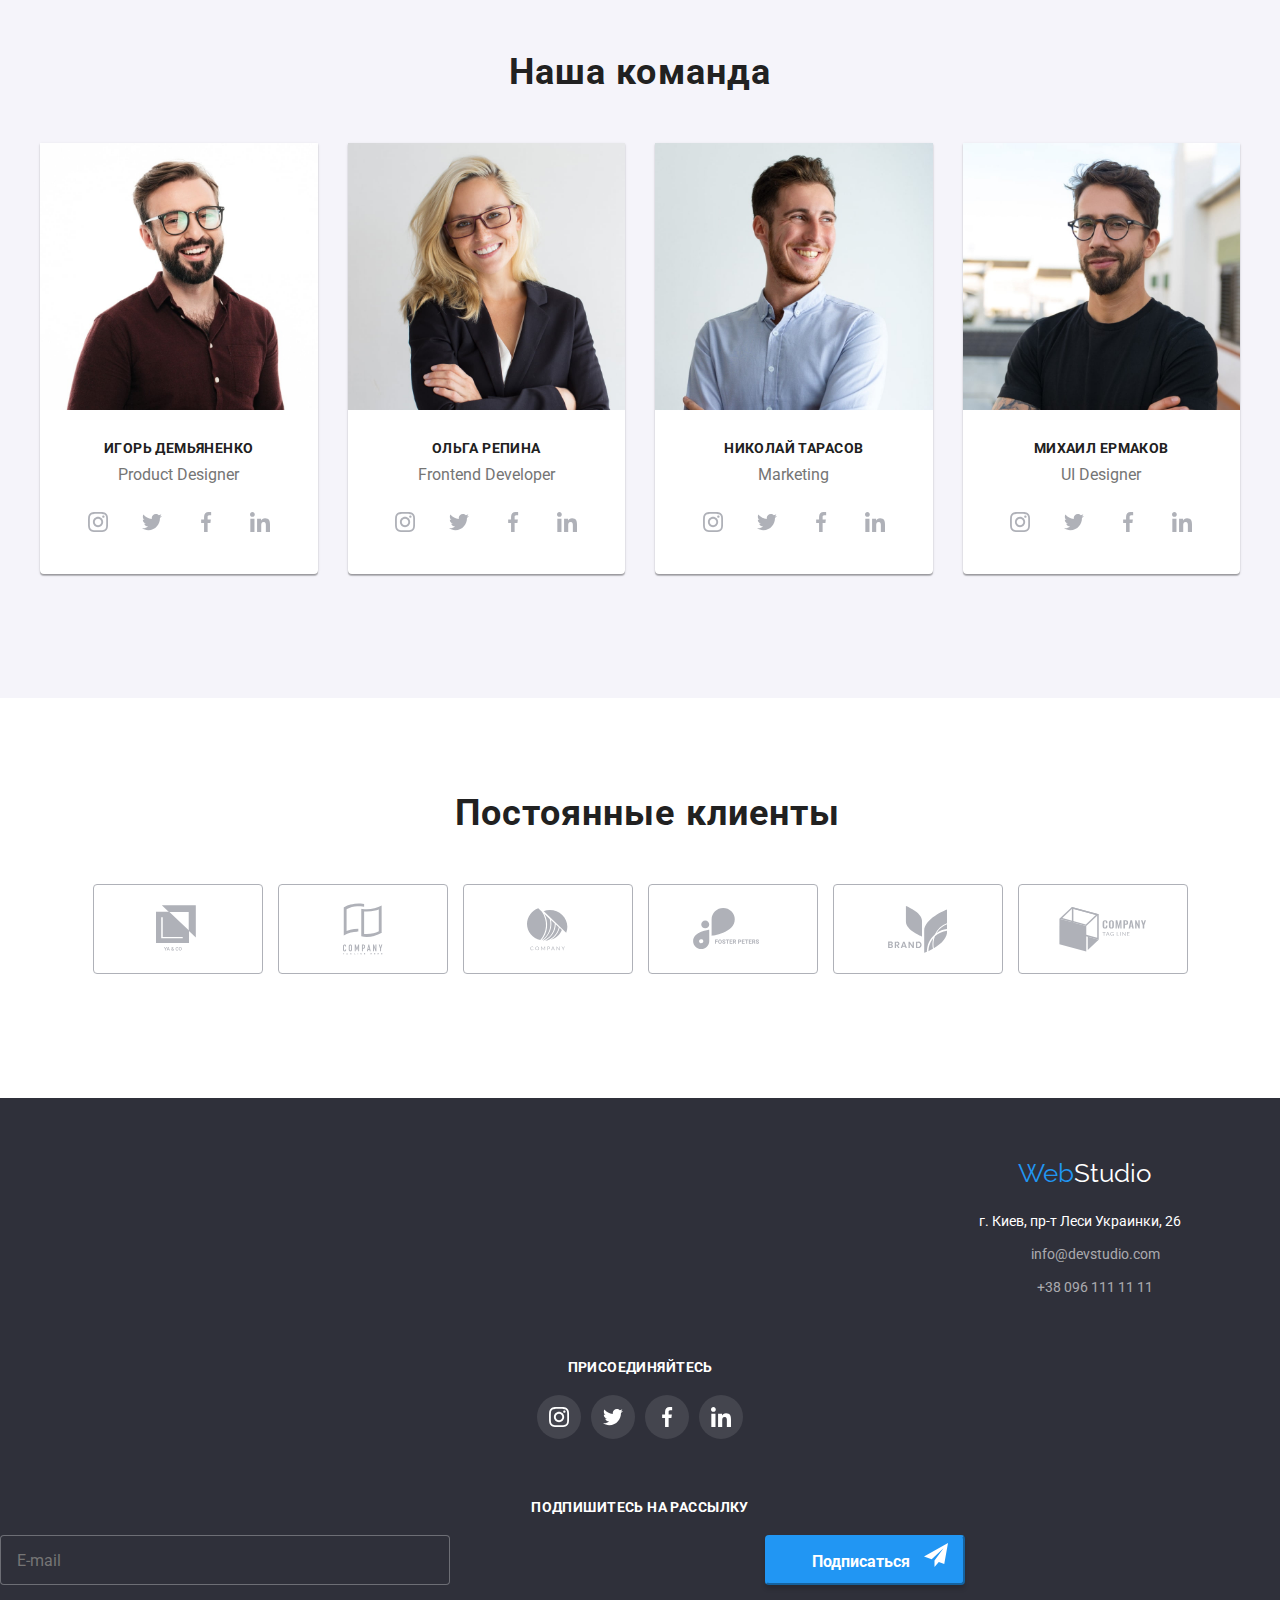
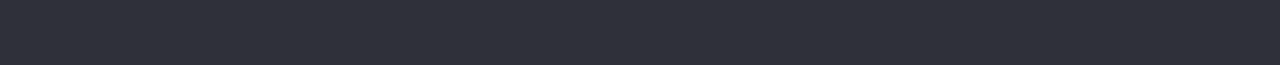
==== commit 70a7bf8d: "mobile first" ====
--- a/index.html
+++ b/index.html
@@ -42,14 +42,20 @@
                                 <li class="item"><a class="link-portfolio" href="./portfolio.html">Портфолио</a></li>
                                 <li class="item"><a class="link-contacts" href="#">Контакты</a></li>
                             </ul>
-                                <ul class="mail-links__mobile">
-                                    <li><a class="telephone" href="+380961111111">
-                                            +38 096 111 11 11
-                                        </a></li>
-                                    <li><a class="mail" href="info@devstudio.com">
-                                            info@devstudio.com
-                                        </a></li>
-                                </ul>
+                            <ul class="mail-links__mobile">
+                                <li><a class="telephone" href="+380961111111">
+                                    +38 096 111 11 11
+                                </a></li>
+                                <li><a class="mail" href="info@devstudio.com">
+                                    info@devstudio.com
+                                    </a></li>
+                            </ul>
+                            <ul>
+                                <li><a href="Instagram">Instagram</a></li>
+                                <li><a href="Twitter">Twitter</a></li>
+                                <li><a href="Facebook">Facebook</a></li>
+                                <li><a href="LinkedIn">LinkedIn</a></li>
+                            </ul>
                         </div> 
 
                     </div>
--- a/css/main.min.css
+++ b/css/main.min.css
@@ -1,2 +1,2 @@
-a{text-decoration:none;color:#757575;display:block}li{list-style:none}img{display:block;max-width:100%;height:auto}h1,h2,h3{margin-top:0;margin-bottom:0}p{margin-top:0;margin-bottom:0}body{font-family:"Roboto", sans-serif}ul{margin-top:0;margin-bottom:0;padding:0}@media screen and (min-width: 480px){.container{width:480px;margin-right:auto;margin-left:auto}}@media screen and (min-width: 768px){.container{width:768px;margin-right:auto;margin-left:auto}}@media screen and (min-width: 1200px){.container{width:1200px;margin-right:auto;margin-left:auto}}.header .container{display:flex;align-items:center}@media screen and (min-width: 480px){.container>nav{display:flex}}@media screen and (min-width: 768px){.container>nav{display:flex;align-items:center}}.webstudio{color:#212121;font-family:"Raleway", sans-serif;font-style:normal;font-weight:bold;font-size:26px;line-height:31px}@media screen and (min-width: 480px){.webstudio{display:inline-flex;width:134px;height:28px;margin-top:16px;padding-left:15px;font-size:24px;line-height:1.2;letter-spacing:0.03em}}@media screen and (min-width: 768px){.webstudio{margin-right:93px;padding-top:0px;padding-bottom:0px}}.web{color:#2196f3}@media screen and (min-width: 480px){.menu-button{display:inline-flex;margin-top:10px;margin-left:276px;margin-bottom:10px;padding:0;border:none;background-color:transparent}.menu-button .icon-cross{display:none}.menu-button.is-open .icon-cross{display:block}.menu-button.is-open .icon-menu{display:none}.menu-button-close{position:absolute;margin-top:10px;margin-left:436px;margin-bottom:10px;padding:0;border:none;background-color:transparent}}@media screen and (min-width: 768px){.menu-button{display:none}}header{font-weight:500;font-size:14px;line-height:16px;border-bottom:1px solid #ececec}@media screen and (min-width: 768px){.nav-links{display:block;display:flex}}@media screen and (max-width: 767px){.nav-links-tablet{display:none}}.item:not(:last-child){margin-right:50px}@media screen and (min-width: 768px){.current::after{content:"";position:absolute;bottom:0;left:0;display:block;width:100%;height:5px;box-shadow:0px 4px 4px rgba(0,0,0,0.25);border-radius:2px;background-color:#2196f3;opacity:1}}@media screen and (min-width: 768px){.link-studio::after,.link-portfolio::after,.link-contacts::after{content:"";position:absolute;bottom:0;left:0;display:block;width:100%;height:5px;border-bottom:1px solid #2196f3;box-shadow:0px 4px 4px rgba(0,0,0,0.25);border-radius:2px;background-color:#2196f3;opacity:0;transition-property:opacity;transition-duration:250ms;transition-timing-function:cubic-bezier(0.4, 0, 0.2, 1)}}@media screen and (min-width: 768px){.link-studio:hover::after,.link-portfolio:hover::after,.link-contacts:hover::after{opacity:1}}@media screen and (min-width: 768px){.link-studio:focus::after,.link-portfolio:focus::after,.link-contacts:focus::after{opacity:1}}@media screen and (min-width: 480px){.link-studio,.link-portfolio,.link-contacts{width:139px;color:#212121;font-weight:500;font-size:40px;line-height:47px;text-align:center;letter-spacing:0.02em;margin-left:40px;padding-bottom:32px;padding-top:32px}}@media screen and (min-width: 768px){.link-studio,.link-portfolio,.link-contacts{position:relative;color:#212121;font-size:14px;line-height:16px;letter-spacing:0.02em;padding-bottom:32px;padding-top:32px;transition-property:color;transition-duration:250ms;transition-timing-function:cubic-bezier(0.4, 0, 0.2, 1)}}.link-portfolio:focus,.link-portfolio:hover{color:#2196f3}.link-studio:hover,.link-studio:focus{color:#2196f3;opacity:1}.link-contacts:hover,.link-contacts:focus{color:#2196f3;opacity:1}@media screen and (min-width: 480px){.active{width:139px;color:#2196f3;font-weight:500;font-size:40px;line-height:47px;text-align:center;letter-spacing:0.02em;margin-left:40px;padding-bottom:32px;padding-top:32px}}@media screen and (min-width: 768px){.active{position:relative;color:#2196f3;font-size:14px;line-height:16px;letter-spacing:0.02em;padding-bottom:32px;padding-top:32px;transition-property:opacity;transition-duration:250ms;transition-timing-function:cubic-bezier(0.4, 0, 0.2, 1)}}.active:hover,.active:focus{color:#2196f3;opacity:1}.mobile-menu{background-color:#fff;padding:20px;text-align:center;font-style:20px}@media screen and (min-width: 768px){.mail-links__mobile{display:block;width:430px;height:300px}}@media screen and (min-width: 1200px){.mail-links{margin-left:auto;display:block;display:flex;align-items:center}}@media screen and (min-width: 0px) and (max-width: 767px){.mail{font-weight:500;font-size:24px;line-height:28px;letter-spacing:0.02em;width:232px;margin-left:40px;padding-left:0px;padding-right:0px}}@media screen and (min-width: 768px){.mail{margin-left:84px;display:block;display:flex;align-items:center;color:#757575;fill:#2196f3;margin-bottom:10px;transition-property:color fill;transition-duration:250ms;transition-timing-function:cubic-bezier(0.4, 0, 0.2, 1)}}@media screen and (min-width: 1200px){.mail{display:flex;align-items:center;margin-right:50px;padding-bottom:32px;padding-top:32px}}.mail-links__mobile>li{display:block}@media screen and (min-width: 0px) and (min-width: 767px){.mail-links-tablet{display:none}}.mail:hover,.mail:focus{color:#2196f3}.mail-icon{margin-right:10px;align-items:center;fill:currentColor}.mail-links{margin-left:auto}@media screen and (min-width: 0px) and (max-width: 767px){.telephone{display:block;width:100%;font-weight:500;font-size:34px;line-height:40px;letter-spacing:0.02em;margin-left:40px;padding:0px;color:#2196f3}}@media screen and (min-width: 768px){.telephone{margin-left:84px;display:block;display:flex;align-items:center;color:#757575;fill:#2196f3;margin-bottom:10px;transition-property:color fill;transition-duration:250ms;transition-timing-function:cubic-bezier(0.4, 0, 0.2, 1)}}@media screen and (min-width: 1200px){.telephone{display:flex;align-items:center;margin-right:50px;padding-bottom:32px;padding-top:32px}}.telephone:hover,.telephone:focus{color:#2196f3}@media screen and (min-width: 480px){.backdrop-mobile{position:fixed;top:0;left:0;right:0;bottom:0;opacity:1;background-color:rgba(0,0,0,0.2);transition-property:opacity;transition-duration:250ms;transition-timing-function:cubic-bezier(0.4, 0, 0.2, 1)}}@media screen and (min-width: 480px){.modal-mobile{position:relative;width:480px;height:796px;left:0;top:0;bottom:0;right:0;background-color:#fff}}.button-close{width:30px;margin-top:8px;margin-left:490px;background-color:#fff;border:transparent}.icon-close{fill:#212121;padding-right:8px;transition-property:fill;transition-duration:250ms;transition-timing-function:cubic-bezier(0.4, 0, 0.2, 1)}.icon-close:hover{fill:#2196f3}.backdrop{position:fixed;top:0;left:0;right:0;bottom:0;opacity:1;background-color:rgba(0,0,0,0.2);transition-property:opacity;transition-duration:250ms;transition-timing-function:cubic-bezier(0.4, 0, 0.2, 1)}.modal{position:absolute;border-radius:4px;width:528px;height:581px;left:50%;top:50%;transform:translateX(-50%) translateY(-50%);background-color:#fff}.modal-window{margin-left:40px;color:#757575}.modal-title{margin-bottom:12px;margin-left:40px;width:448px;height:23px;font-weight:700;font-size:20px;line-height:23px;text-align:center;letter-spacing:0.03em}.is-hidden{visibility:hidden;opacity:0;pointer-events:none}.name-section{position:relative}.modal-label{font-weight:400;font-size:12px;line-height:1.2;letter-spacing:0.01em;color:#757575}.name-form{display:block;width:448px;height:40px;border-radius:4px;border:1px solid rgba(33,33,33,0.2);margin-top:4px;margin-bottom:10px;padding-left:40px}.name-form:focus,.name-form:hover{outline:none;border:1px solid #2196f3;cursor:pointer}.name-form-img{position:absolute;fill:#212121;top:50%;transform:translateY(50%);left:12px}.name-form:focus+.name-form-img,.name-form:hover+.name-form-img{fill:#2196f3}.telephone-form{display:block;width:448px;height:40px;border-radius:4px;border:1px solid rgba(33,33,33,0.2);margin-top:4px;margin-bottom:10px;padding-left:40px}.telephone-form:focus,.telephone-form:hover{outline:none;border:1px solid #2196f3;cursor:pointer}.telephone-form:focus+.name-form-img,.telephone-form:hover+.name-form-img{fill:#2196f3}.hero{width:480px;height:400px;background-image:url("../img/Hero-mobile.jpg");background-size:480px 400px}@media screen and (min-device-pixel-ratio: 2), screen and (min-resolution: 192dpi), screen and (min-resolution: 2dppx){.hero .hero{background-image:url("../img/Hero-mobile@2x.jpg")}}@media screen and (min-device-pixel-ratio: 2) and (min-width: 1200px), screen and (min-resolution: 192dpi) and (min-width: 1200px), screen and (min-resolution: 2dppx) and (min-width: 1200px){.hero{display:block;max-width:1600px;height:600px;padding-top:200px;padding-bottom:200px;background-image:linear-gradient(to top, rgba(47,48,58,0.4), rgba(47,48,58,0.4)),url("../img/hero.jpg");background-color:#2f303a}}.visually-hidden{position:absolute;clip:rect(0 0 0 0);width:1px;height:1px;margin:-1px}.big-title{width:696px;margin-left:auto;margin-right:auto}@media screen and (min-width: 480px){.first-title{padding-top:164px;text-align:center;margin-left:60px;margin-bottom:30px;width:360px;color:#fff;font-weight:900;font-size:26px;line-height:1.62;letter-spacing:0.06em;text-transform:uppercase}}@media screen and (min-width: 1200px){.first-title{margin-bottom:30px;text-align:center;color:#fff;font-style:normal;font-weight:900;font-size:44px;line-height:60px;text-transform:uppercase}}.service-button{display:block;margin:0 auto;width:200px;height:50px;left:700px;top:430px;border-radius:4px;border-color:#2196f3;background-color:#2196f3;color:#fff;box-shadow:0px 4px 4px rgba(0,0,0,0.15)}@media screen and (min-width: 480px){.service-button{margin:0 140px}}.service-button{cursor:pointer}.service-button-text{background-color:#f5f4fa;font-style:normal;font-weight:bold;font-size:16px;line-height:1.87}.buttons{padding-bottom:94px}.buttons-list>li:not(:last-child){margin-right:8px}@media screen and (min-width: 480px){.buttons-list{display:flex;flex-wrap:wrap;margin-top:60px;margin-left:15px}}@media screen and (min-width: 1200px){.buttons-list{display:flex;justify-content:center;margin-top:94px;margin-bottom:50px}}.but-active{border:2px solid transparent;border-radius:4px;padding:6px 24px;background-color:#f5f4fa;color:#212121;border:2px solid #f5f4fa;transition-property:backgroundcolor color border;transition-duration:250ms;transition-timing-function:cubic-bezier(0.4, 0, 0.2, 1)}@media screen and (min-width: 480px){.but-active{margin-bottom:15px}}.but-active:hover,.but-active:focus{background-color:#2196f3;color:#fff;border:2px solid #2196f3;box-shadow:0px 3px 1px rgba(0,0,0,0.1),0px 1px 2px rgba(0,0,0,0.08),0px 2px 2px rgba(0,0,0,0.12);border-radius:4px;opacity:1}.button-text{color:#fff}.our-description{display:flex;padding-top:94px;margin:-15px}.our-description p{margin:0}.our-description-li{background-color:#fff;border-radius:4px}@media screen and (min-width: 480px){.our-description-li{padding-bottom:30px;margin:30px}}@media screen and (min-width: 768px){.our-description-li{width:calc((100% - 2 * 15px) / 2);margin:15px}}.our-description-li::before{display:block;content:"";height:120px;margin-bottom:30px;background-color:#f5f4fa;background-repeat:no-repeat;background-position:center;background-size:70px 70px}@media screen and (min-width: 768px){.our-description-li:not(:last-child){margin-right:30px}}.antenna::before{background-image:url("../img/SVG/antenna.svg")}.clock::before{background-image:url("../img/SVG/clock.svg")}.diagram::before{background-image:url("../img/SVG/diagram.svg")}.astronaut::before{background-image:url("../img/SVG/astronaut.svg")}.third-title{margin-bottom:10px;color:#212121;font-weight:bold;font-size:14px;line-height:16px;letter-spacing:0.03em;text-transform:uppercase}.description{font-size:14px;line-height:1.71;letter-spacing:0.03em;color:#757575}.description-item{margin:-15px}@media screen and (min-width: 1200px){.description-item{display:flex;width:1170px;list-style:none}}.img{display:flex;flex-wrap:wrap;margin-right:-30px;margin-bottom:0px;padding:0px;list-style:none}.img-item{margin:0 10px;flex-basis:calc(100% / 3 - 30px)}.overlay-img{position:relative}.overlay-img::before{position:absolute;content:"";background-color:#2f303a;opacity:0.8;width:100%;height:70px;bottom:0;left:0}.overlay{position:absolute;bottom:0px;left:0;width:100%;height:100%}.overlay-text{position:absolute;bottom:25px;left:86px;font-weight:700;text-transform:uppercase;color:#fff;font-weight:bold;font-size:14px;line-height:16px;text-align:center;letter-spacing:0.03em;text-shadow:0px 4px 4px rgba(0,0,0,0.25)}.what-doing{padding-top:94px;padding-bottom:94px}@media screen and (min-width: 0px) and (max-width: 767px){.what-doing{display:none}}.sec-title{text-align:center;margin-bottom:50px;text-align:center;color:#212121;font-weight:bold;font-size:36px;line-height:42px}.job{display:flex;flex-wrap:wrap;width:1200px;margin-left:0px;padding:0;list-style:none}@media screen and (min-width: 480px){.job{display:block;padding-left:15px;padding-right:15px}}.job-kind{border:1px solid #eeeeee;margin-right:30px;margin-bottom:30px}@media screen and (min-width: 480px){.job-kind{width:450px}}.job-kind-overlay{position:relative;width:370px;overflow:hidden}@media screen and (min-width: 480px){.job-kind-overlay{width:100%;height:auto}}.img-overlay::before{position:absolute;content:"";bottom:0;left:0;width:100%;height:100%;background-color:#2196f3;opacity:0;transform:translateY(100%);transition-property:transform opacity;transition-duration:250ms;transition-timing-function:cubic-bezier(0.4, 0, 0.2, 1)}.text-overlink{position:absolute;font-weight:400;font-size:18px;line-height:1.56;letter-spacing:0.03em;transform:translateY(100%);transition-property:transform opacity;transition-duration:250ms;transition-timing-function:cubic-bezier(0.4, 0, 0.2, 1);width:322px;height:168px;top:63px;left:24px;color:#fff;opacity:0}.job-link:focus,.job-link:hover{box-shadow:0px 1px 1px rgba(0,0,0,0.12),0px 4px 4px rgba(0,0,0,0.06),1px 4px 6px rgba(0,0,0,0.16);cursor:pointer}.job-link:hover .text-overlink,.job-link:focus .text-overlink{transform:translateY(0);opacity:1;cursor:pointer}.job-link:focus .img-overlay::before,.job-link:hover .img-overlay::before{transform:translateY(0);opacity:0.9;cursor:pointer}.job-kind:hover .text-overlink,.job-kind:focus .text-overlink{transform:translateY(0);opacity:1;cursor:pointer}.job-kind:focus .img-overlay::before,.job-kind:hover .img-overlay::before{transform:translateY(0);opacity:0.9;cursor:pointer}.job-kind:nth-child(3n){margin-right:0}.job-kind .container>.description-item{display:flex}.last{margin-bottom:0px}.our-job{text-align:left;padding:20px 24px}.poster-name{color:#212121;font-weight:bold;font-size:14px;line-height:16px;line-height:36px;letter-spacing:0.03em;text-transform:uppercase}.poster-name-descr{line-height:30px;text-align:left;margin-top:4px}.team{background-color:#f5f4fa;padding-top:94px;padding-bottom:94px}.team-img{width:100%;height:auto}@media screen and (min-width: 480px){.team-ul{padding-left:15px;padding-right:15px}}@media screen and (min-width: 768px){.team-ul{display:flex;flex-wrap:wrap;margin-right:-30px;margin-bottom:0px;padding:0px;list-style:none}}@media screen and (min-width: 480px){.team-li{background-color:#fff;width:100%;box-shadow:0px 1px 3px rgba(0,0,0,0.12),0px 1px 1px rgba(0,0,0,0.14),0px 2px 1px rgba(0,0,0,0.2);border-radius:0px 0px 4px 4px;margin-bottom:30px}}@media screen and (min-width: 1200px){.team-li{background-color:#fff;width:270px;box-shadow:0px 1px 3px rgba(0,0,0,0.12),0px 1px 1px rgba(0,0,0,0.14),0px 2px 1px rgba(0,0,0,0.2);border-radius:0px 0px 4px 4px;flex-basis:calc(100% / 4 - 30px);margin-right:30px}}.description-team{color:#757575;text-align:center;margin-bottom:16px}.our-team{padding-top:30px;padding-bottom:30px;text-align:center}@media screen and (min-width: 1200px){.our-team{width:100%}}.our-team>p{padding-bottom:0px}.our-team>ul{margin:auto;padding:0}.our-team>li{display:block;width:20px;height:20px}.social-links{display:flex;color:#afb1b8;background-color:#fff;background-position:center;background-repeat:no-repeat;align-items:center;justify-content:space-evenly;fill:#afb1b8;width:44px;height:44px;border-radius:50%;padding:0;margin-right:auto;margin-left:auto;transition-property:background-color, fill;transition-duration:250ms;transition-timing-function:cubic-bezier(0.4, 0, 0.2, 1)}.social-links:hover,.social-links:focus{background-color:#2196f3;fill:#fff}.social-links-all{display:flex;align-items:center;width:206px;height:44px}.social-links-li:not(:first-child){display:flex;margin-left:10px}@media screen and (min-width: 480px){.sec-title{font-weight:700;font-size:28px;line-height:33px;text-align:center;letter-spacing:0.03em;margin-bottom:30px}}@media screen and (min-width: 1200px){.sec-title{text-align:center;margin-bottom:50px;color:#212121;font-weight:700;font-size:36px;line-height:42px}}.identification{margin-bottom:10px}.our-clients{padding-top:94px;padding-bottom:94px;padding-left:15px}@media screen and (min-width: 480px){.clients{display:flex;flex-wrap:wrap;flex-basis:50%;justify-content:center}}@media screen and (min-width: 1200px){.clients{display:flex;justify-content:center}}.clients-li{display:flex;flex-wrap:wrap;width:480px;align-items:center;margin-right:30px}@media screen and (min-width: 480px){.clients-li{margin-right:15px;margin-bottom:30px;width:170px}}.clients-li:nth-child(1) .clients-logo{width:44px;height:49px}.clients-li:nth-child(2) .clients-logo{width:40px;height:52px}.clients-li:nth-child(3) .clients-logo{width:41px;height:43px}.clients-li:nth-child(4) .clients-logo{width:79px;height:42px}.clients-li:nth-child(5) .clients-logo{width:59px;height:47px}.clients-li:nth-child(6) .clients-logo{width:88px;height:45px}.clients-links{display:flex;flex-wrap:wrap;align-items:center;width:170px;height:90px;fill:#afb1b8;border:1px solid #afb1b8;border-radius:4px;padding-top:0px;padding-bottom:0px;transition-property:fill, border;transition-duration:250ms;transition-timing-function:cubic-bezier(0.4, 0, 0.2, 1)}.clients-links:hover,.clients-links:focus{border:1px solid #2196f3;fill:#2196f3}.clients-logo{background-position:center;width:44px;height:50px;margin-left:auto;margin-right:auto;margin-top:auto;margin-bottom:auto}footer{background-color:#2f303a;padding-top:60px;padding-bottom:60px}@media screen and (min-width: 480px){footer-all{margin-left:auto;display:flex;align-items:baseline;width:1200px;padding-right:15px;padding-left:15px;margin-right:auto;margin-left:auto}}@media screen and (min-width: 480px){.container-footer{display:block;width:252px;justify-content:space-evenly;margin-left:auto;margin-right:auto}}@media screen and (min-width: 1200px){.container-footer{width:231px;margin-right:70px}}.web-footer{color:#2196f3;font-family:"Raleway", sans-serif;font-size:26px;line-height:1.19}@media screen and (min-width: 480px){.li-footer{display:block;width:232px;text-align:center;margin-left:auto;margin-right:auto}}.logo-footer{padding-top:0;padding-bottom:0;margin-bottom:20px}@media screen and (min-width: 480px){.logo-footer{display:block;width:154px;margin-left:auto;margin-right:auto}}.studio-logo-footer{color:#fff;font-family:"Raleway", sans-serif;font-size:26px}.address{padding-bottom:0;margin-bottom:9px;color:#fff;font-style:normal;font-weight:normal;font-size:14px;line-height:24px}@media screen and (min-width: 480px){.address{display:block;width:232px;margin-left:auto;margin-right:auto}}.mail-footer{padding-top:0px;padding-bottom:0;margin-bottom:9px;transition-property:color;transition-duration:250ms;transition-timing-function:cubic-bezier(0.4, 0, 0.2, 1)}@media screen and (min-width: 480px){.mail-footer{display:block;width:232px}}.mail-footer:hover,.mail-footer:focus{color:#2196f3}.telephone-footer{padding-top:0px;padding-bottom:0;transition-property:color;transition-duration:250ms;transition-timing-function:cubic-bezier(0.4, 0, 0.2, 1)}@media screen and (min-width: 480px){.telephone-footer{display:block;width:232px;margin-left:auto;margin-right:auto;margin-bottom:60px}}.telephone-footer:hover,.telephone-footer:focus{color:#2196f3}.mail-footer,.telephone-footer{font-weight:normal;font-size:14px;line-height:24px;color:rgba(255,255,255,0.6)}.join{font-weight:bold;font-size:14px;line-height:16px;letter-spacing:0.03em;width:145px;height:16px;text-transform:uppercase;color:#fff;margin-bottom:20px}@media screen and (min-width: 480px){.join{margin-left:auto;margin-right:auto}}.join-container{margin-right:90px}@media screen and (min-width: 480px){.join-container{display:block;width:206px;margin-left:auto;margin-right:auto;margin-bottom:60px}}.join-container>ul{display:flex}.join-instagram{width:20px;height:20px}.join-twitter{width:20px;height:20px}.join-facebook{width:20px;height:20px}.join-linkedin{width:20px;height:20px}.join-li{width:44px;height:44px;border-radius:50%;display:flex;align-items:center;transition-property:background-color;transition-duration:250ms;transition-timing-function:cubic-bezier(0.4, 0, 0.2, 1)}.join-li:not(:last-child){margin-right:10px}.join-li:hover,.join-li:focus{background-color:#2196f3}.join-links{display:flex;align-items:center;justify-content:center;padding-top:0px;padding-bottom:0px;width:100%;height:100%;border-radius:50%;background-color:rgba(255,255,255,0.1);fill:#fff;transition-property:background-color;transition-duration:250ms;transition-timing-function:cubic-bezier(0.4, 0, 0.2, 1)}.join-links:focus,.join-links:hover{border-radius:50%;background-color:#2196f3}@media screen and (min-width: 1200px){.subscribe-container{display:flex}}.subscribe__text{font-weight:bold;font-size:14px;line-height:16px;letter-spacing:0.03em;text-transform:uppercase;color:#fff;margin-bottom:20px}@media screen and (min-width: 480px){.subscribe__text{display:block;width:219px;justify-content:center;margin-left:auto;margin-right:auto;margin-bottom:20px;font-weight:bold;font-size:14px;line-height:16px;text-align:center;letter-spacing:0.03em;text-transform:uppercase}}.subscribe-form{width:358px;height:50px;border-radius:4px;background-color:#2f303a;border:1px solid rgba(255,255,255,0.3);color:#fff;padding-left:16px}@media screen and (min-width: 480px){.subscribe-form{display:block;width:450px;justify-content:center;margin-left:auto;margin-right:auto;margin-bottom:20px}}.subscribe-button{display:flex;width:200px;height:50px;align-items:center;border-radius:4px;border-color:#2196f3;box-shadow:0px 4px 4px rgba(0,0,0,0.15);margin-left:12px;background-color:#2196f3}@media screen and (min-width: 480px){.subscribe-button{display:block;justify-content:center;margin-left:auto;margin-right:auto}}.subscribe-button__text{font-weight:700;font-size:16px;line-height:1.87;padding-left:29px;padding-right:10px;color:#fff}.icon-send{fill:#fff;width:24px;height:24px}
+a{text-decoration:none;color:#757575;display:block}li{list-style:none}img{display:block;max-width:100%;height:auto}h1,h2,h3{margin-top:0;margin-bottom:0}p{margin-top:0;margin-bottom:0}body{font-family:"Roboto", sans-serif}ul{margin-top:0;margin-bottom:0;padding:0}@media screen and (min-width: 480px){.container{width:480px;margin-right:auto;margin-left:auto}}@media screen and (min-width: 768px){.container{width:768px;margin-right:auto;margin-left:auto}}@media screen and (min-width: 1200px){.container{width:1200px;margin-right:auto;margin-left:auto}}.header .container{display:flex;align-items:center}@media screen and (min-width: 480px){.container>nav{display:flex}}@media screen and (min-width: 768px){.container>nav{display:flex;align-items:center}}.webstudio{color:#212121;font-family:"Raleway", sans-serif;font-style:normal;font-weight:bold;font-size:26px;line-height:31px}@media screen and (min-width: 480px){.webstudio{display:inline-flex;width:134px;height:28px;margin-top:16px;padding-left:15px;font-size:24px;line-height:1.2;letter-spacing:0.03em}}@media screen and (min-width: 768px){.webstudio{margin-right:93px;padding-top:0px;padding-bottom:0px}}.web{color:#2196f3}@media screen and (min-width: 480px){.menu-button{display:inline-flex;margin-top:10px;margin-left:276px;margin-bottom:10px;padding:0;border:none;background-color:transparent}.menu-button .icon-cross{display:none}.menu-button.is-open .icon-cross{display:block}.menu-button.is-open .icon-menu{display:none}.menu-button-close{position:absolute;margin-top:10px;margin-left:436px;margin-bottom:10px;padding:0;border:none;background-color:transparent}}@media screen and (min-width: 768px){.menu-button{display:none}}header{font-weight:500;font-size:14px;line-height:16px;border-bottom:1px solid #ececec}@media screen and (min-width: 768px){.nav-links{display:block;display:flex}}@media screen and (max-width: 767px){.nav-links-tablet{display:none}}.item:not(:last-child){margin-right:50px}@media screen and (min-width: 768px){.current::after{content:"";position:absolute;bottom:0;left:0;display:block;width:100%;height:5px;box-shadow:0px 4px 4px rgba(0,0,0,0.25);border-radius:2px;background-color:#2196f3;opacity:1}}@media screen and (min-width: 768px){.link-studio::after,.link-portfolio::after,.link-contacts::after{content:"";position:absolute;bottom:0;left:0;display:block;width:100%;height:5px;border-bottom:1px solid #2196f3;box-shadow:0px 4px 4px rgba(0,0,0,0.25);border-radius:2px;background-color:#2196f3;opacity:0;transition-property:opacity;transition-duration:250ms;transition-timing-function:cubic-bezier(0.4, 0, 0.2, 1)}}@media screen and (min-width: 768px){.link-studio:hover::after,.link-portfolio:hover::after,.link-contacts:hover::after{opacity:1}}@media screen and (min-width: 768px){.link-studio:focus::after,.link-portfolio:focus::after,.link-contacts:focus::after{opacity:1}}@media screen and (min-width: 480px){.link-studio,.link-portfolio,.link-contacts{width:139px;color:#212121;font-weight:500;font-size:40px;line-height:47px;text-align:center;letter-spacing:0.02em;margin-left:40px;padding-bottom:32px;padding-top:32px}}@media screen and (min-width: 768px){.link-studio,.link-portfolio,.link-contacts{position:relative;color:#212121;font-size:14px;line-height:16px;letter-spacing:0.02em;padding-bottom:32px;padding-top:32px;transition-property:color;transition-duration:250ms;transition-timing-function:cubic-bezier(0.4, 0, 0.2, 1)}}.link-portfolio:focus,.link-portfolio:hover{color:#2196f3}.link-studio:hover,.link-studio:focus{color:#2196f3;opacity:1}.link-contacts:hover,.link-contacts:focus{color:#2196f3;opacity:1}@media screen and (min-width: 480px){.active{width:139px;color:#2196f3;font-weight:500;font-size:40px;line-height:47px;text-align:center;letter-spacing:0.02em;margin-left:40px;padding-bottom:32px;padding-top:32px}}@media screen and (min-width: 768px){.active{position:relative;color:#2196f3;font-size:14px;line-height:16px;letter-spacing:0.02em;padding-bottom:32px;padding-top:32px;transition-property:opacity;transition-duration:250ms;transition-timing-function:cubic-bezier(0.4, 0, 0.2, 1)}}.active:hover,.active:focus{color:#2196f3;opacity:1}.mobile-menu{background-color:#fff;padding:20px;text-align:center;font-style:20px}@media screen and (min-width: 768px){.mail-links__mobile{display:block;width:430px;height:auto}}@media screen and (min-width: 1200px){.mail-links{margin-left:auto;display:block;display:flex;align-items:center}}@media screen and (min-width: 0px) and (max-width: 767px){.mail{font-weight:500;font-size:24px;line-height:28px;letter-spacing:0.02em;width:232px;margin-left:40px;padding-left:0px;padding-right:0px}}@media screen and (min-width: 768px){.mail{margin-left:84px;display:block;display:flex;align-items:center;color:#757575;fill:#2196f3;margin-bottom:10px;transition-property:color fill;transition-duration:250ms;transition-timing-function:cubic-bezier(0.4, 0, 0.2, 1)}}@media screen and (min-width: 1200px){.mail{display:flex;align-items:center;margin-right:50px;padding-bottom:32px;padding-top:32px}}.mail-links__mobile>li{display:block}@media screen and (min-width: 0px) and (max-width: 767px){.mail-links-tablet{display:none}}.mail:hover,.mail:focus{color:#2196f3}.mail-icon{margin-right:10px;align-items:center;fill:currentColor}.mail-links{margin-left:auto}@media screen and (min-width: 0px) and (max-width: 767px){.telephone{display:block;width:296px;font-weight:500;font-size:34px;line-height:40px;letter-spacing:0.02em;margin-top:302px;margin-left:40px;padding:0px;color:#2196f3}}@media screen and (min-width: 768px){.telephone{margin-left:84px;display:block;display:flex;align-items:center;color:#757575;fill:#2196f3;margin-bottom:10px;transition-property:color fill;transition-duration:250ms;transition-timing-function:cubic-bezier(0.4, 0, 0.2, 1)}}@media screen and (min-width: 1200px){.telephone{display:flex;align-items:center;margin-right:50px;padding-bottom:32px;padding-top:32px}}.telephone:hover,.telephone:focus{color:#2196f3}@media screen and (min-width: 480px){.backdrop-mobile{position:fixed;top:0;left:0;right:0;bottom:0;width:480px;height:796px;opacity:1;background-color:rgba(0,0,0,0.2);transition-property:opacity;transition-duration:250ms;transition-timing-function:cubic-bezier(0.4, 0, 0.2, 1)}}@media screen and (min-width: 480px){.modal-mobile{position:relative;width:480px;height:796px;left:0;top:0;bottom:0;right:0;background-color:#fff}}.button-close{width:30px;margin-top:8px;margin-left:490px;background-color:#fff;border:transparent}.icon-close{fill:#212121;padding-right:8px;transition-property:fill;transition-duration:250ms;transition-timing-function:cubic-bezier(0.4, 0, 0.2, 1)}.icon-close:hover{fill:#2196f3}.backdrop{position:fixed;top:0;left:0;right:0;bottom:0;opacity:1;background-color:rgba(0,0,0,0.2);transition-property:opacity;transition-duration:250ms;transition-timing-function:cubic-bezier(0.4, 0, 0.2, 1)}.modal{position:absolute;border-radius:4px;width:528px;height:581px;left:50%;top:50%;transform:translateX(-50%) translateY(-50%);background-color:#fff}.modal-window{margin-left:40px;color:#757575}.modal-title{margin-bottom:12px;margin-left:40px;width:448px;height:23px;font-weight:700;font-size:20px;line-height:23px;text-align:center;letter-spacing:0.03em}.is-hidden{visibility:hidden;opacity:0;pointer-events:none}.name-section{position:relative}.modal-label{font-weight:400;font-size:12px;line-height:1.2;letter-spacing:0.01em;color:#757575}.name-form{display:block;width:448px;height:40px;border-radius:4px;border:1px solid rgba(33,33,33,0.2);margin-top:4px;margin-bottom:10px;padding-left:40px}.name-form:focus,.name-form:hover{outline:none;border:1px solid #2196f3;cursor:pointer}.name-form-img{position:absolute;fill:#212121;top:50%;transform:translateY(50%);left:12px}.name-form:focus+.name-form-img,.name-form:hover+.name-form-img{fill:#2196f3}.telephone-form{display:block;width:448px;height:40px;border-radius:4px;border:1px solid rgba(33,33,33,0.2);margin-top:4px;margin-bottom:10px;padding-left:40px}.telephone-form:focus,.telephone-form:hover{outline:none;border:1px solid #2196f3;cursor:pointer}.telephone-form:focus+.name-form-img,.telephone-form:hover+.name-form-img{fill:#2196f3}.hero{width:480px;height:400px;background-image:url("../img/Hero-mobile.jpg");background-size:480px 400px}@media screen and (min-device-pixel-ratio: 2), screen and (min-resolution: 192dpi), screen and (min-resolution: 2dppx){.hero .hero{background-image:url("../img/Hero-mobile@2x.jpg")}}@media screen and (min-device-pixel-ratio: 2) and (min-width: 1200px), screen and (min-resolution: 192dpi) and (min-width: 1200px), screen and (min-resolution: 2dppx) and (min-width: 1200px){.hero{display:block;max-width:1600px;height:600px;padding-top:200px;padding-bottom:200px;background-image:linear-gradient(to top, rgba(47,48,58,0.4), rgba(47,48,58,0.4)),url("../img/hero.jpg");background-color:#2f303a}}.visually-hidden{position:absolute;clip:rect(0 0 0 0);width:1px;height:1px;margin:-1px}.big-title{width:696px;margin-left:auto;margin-right:auto}@media screen and (min-width: 480px){.first-title{padding-top:164px;text-align:center;margin-left:60px;margin-bottom:30px;width:360px;color:#fff;font-weight:900;font-size:26px;line-height:1.62;letter-spacing:0.06em;text-transform:uppercase}}@media screen and (min-width: 1200px){.first-title{margin-bottom:30px;text-align:center;color:#fff;font-style:normal;font-weight:900;font-size:44px;line-height:60px;text-transform:uppercase}}.service-button{display:block;margin:0 auto;width:200px;height:50px;left:700px;top:430px;border-radius:4px;border-color:#2196f3;background-color:#2196f3;color:#fff;box-shadow:0px 4px 4px rgba(0,0,0,0.15)}@media screen and (min-width: 480px){.service-button{margin:0 140px}}.service-button{cursor:pointer}.service-button-text{background-color:#f5f4fa;font-style:normal;font-weight:bold;font-size:16px;line-height:1.87}.buttons{padding-bottom:94px}.buttons-list>li:not(:last-child){margin-right:8px}@media screen and (min-width: 480px){.buttons-list{display:flex;flex-wrap:wrap;margin-top:60px;margin-left:15px}}@media screen and (min-width: 1200px){.buttons-list{display:flex;justify-content:center;margin-top:94px;margin-bottom:50px}}.but-active{border:2px solid transparent;border-radius:4px;padding:6px 24px;background-color:#f5f4fa;color:#212121;border:2px solid #f5f4fa;transition-property:backgroundcolor color border;transition-duration:250ms;transition-timing-function:cubic-bezier(0.4, 0, 0.2, 1)}@media screen and (min-width: 480px){.but-active{margin-bottom:15px}}.but-active:hover,.but-active:focus{background-color:#2196f3;color:#fff;border:2px solid #2196f3;box-shadow:0px 3px 1px rgba(0,0,0,0.1),0px 1px 2px rgba(0,0,0,0.08),0px 2px 2px rgba(0,0,0,0.12);border-radius:4px;opacity:1}.button-text{color:#fff}.our-description{display:flex;padding-top:94px;margin:-15px}.our-description p{margin:0}.our-description-li{background-color:#fff;border-radius:4px}@media screen and (min-width: 480px){.our-description-li{padding-bottom:30px;margin:30px}}@media screen and (min-width: 768px){.our-description-li{width:calc((100% - 2 * 15px) / 2);margin:15px}}.our-description-li::before{display:block;content:"";height:120px;margin-bottom:30px;background-color:#f5f4fa;background-repeat:no-repeat;background-position:center;background-size:70px 70px}@media screen and (min-width: 768px){.our-description-li:not(:last-child){margin-right:30px}}.antenna::before{background-image:url("../img/SVG/antenna.svg")}.clock::before{background-image:url("../img/SVG/clock.svg")}.diagram::before{background-image:url("../img/SVG/diagram.svg")}.astronaut::before{background-image:url("../img/SVG/astronaut.svg")}.third-title{margin-bottom:10px;color:#212121;font-weight:bold;font-size:14px;line-height:16px;letter-spacing:0.03em;text-transform:uppercase}.description{font-size:14px;line-height:1.71;letter-spacing:0.03em;color:#757575}.description-item{margin:-15px}@media screen and (min-width: 1200px){.description-item{display:flex;width:1170px;list-style:none}}.img{display:flex;flex-wrap:wrap;margin-right:-30px;margin-bottom:0px;padding:0px;list-style:none}.img-item{margin:0 10px;flex-basis:calc(100% / 3 - 30px)}.overlay-img{position:relative}.overlay-img::before{position:absolute;content:"";background-color:#2f303a;opacity:0.8;width:100%;height:70px;bottom:0;left:0}.overlay{position:absolute;bottom:0px;left:0;width:100%;height:100%}.overlay-text{position:absolute;bottom:25px;left:86px;font-weight:700;text-transform:uppercase;color:#fff;font-weight:bold;font-size:14px;line-height:16px;text-align:center;letter-spacing:0.03em;text-shadow:0px 4px 4px rgba(0,0,0,0.25)}.what-doing{padding-top:94px;padding-bottom:94px}@media screen and (min-width: 0px) and (max-width: 767px){.what-doing{display:none}}.sec-title{text-align:center;margin-bottom:50px;text-align:center;color:#212121;font-weight:bold;font-size:36px;line-height:42px}.job{display:flex;flex-wrap:wrap;width:1200px;margin-left:0px;padding:0;list-style:none}@media screen and (min-width: 480px){.job{display:block;padding-left:15px;padding-right:15px}}.job-kind{border:1px solid #eeeeee;margin-right:30px;margin-bottom:30px}@media screen and (min-width: 480px){.job-kind{width:450px}}.job-kind-overlay{position:relative;width:370px;overflow:hidden}@media screen and (min-width: 480px){.job-kind-overlay{width:100%;height:auto}}.img-overlay::before{position:absolute;content:"";bottom:0;left:0;width:100%;height:100%;background-color:#2196f3;opacity:0;transform:translateY(100%);transition-property:transform opacity;transition-duration:250ms;transition-timing-function:cubic-bezier(0.4, 0, 0.2, 1)}.text-overlink{position:absolute;font-weight:400;font-size:18px;line-height:1.56;letter-spacing:0.03em;transform:translateY(100%);transition-property:transform opacity;transition-duration:250ms;transition-timing-function:cubic-bezier(0.4, 0, 0.2, 1);width:322px;height:168px;top:63px;left:24px;color:#fff;opacity:0}.job-link:focus,.job-link:hover{box-shadow:0px 1px 1px rgba(0,0,0,0.12),0px 4px 4px rgba(0,0,0,0.06),1px 4px 6px rgba(0,0,0,0.16);cursor:pointer}.job-link:hover .text-overlink,.job-link:focus .text-overlink{transform:translateY(0);opacity:1;cursor:pointer}.job-link:focus .img-overlay::before,.job-link:hover .img-overlay::before{transform:translateY(0);opacity:0.9;cursor:pointer}.job-kind:hover .text-overlink,.job-kind:focus .text-overlink{transform:translateY(0);opacity:1;cursor:pointer}.job-kind:focus .img-overlay::before,.job-kind:hover .img-overlay::before{transform:translateY(0);opacity:0.9;cursor:pointer}.job-kind:nth-child(3n){margin-right:0}.job-kind .container>.description-item{display:flex}.last{margin-bottom:0px}.our-job{text-align:left;padding:20px 24px}.poster-name{color:#212121;font-weight:bold;font-size:14px;line-height:16px;line-height:36px;letter-spacing:0.03em;text-transform:uppercase}.poster-name-descr{line-height:30px;text-align:left;margin-top:4px}.team{background-color:#f5f4fa;padding-top:94px;padding-bottom:94px}.team-img{width:100%;height:auto}@media screen and (min-width: 480px){.team-ul{padding-left:15px;padding-right:15px}}@media screen and (min-width: 768px){.team-ul{display:flex;flex-wrap:wrap;margin-right:-30px;margin-bottom:0px;padding:0px;list-style:none}}@media screen and (min-width: 480px){.team-li{background-color:#fff;width:100%;box-shadow:0px 1px 3px rgba(0,0,0,0.12),0px 1px 1px rgba(0,0,0,0.14),0px 2px 1px rgba(0,0,0,0.2);border-radius:0px 0px 4px 4px;margin-bottom:30px}}@media screen and (min-width: 1200px){.team-li{background-color:#fff;width:270px;box-shadow:0px 1px 3px rgba(0,0,0,0.12),0px 1px 1px rgba(0,0,0,0.14),0px 2px 1px rgba(0,0,0,0.2);border-radius:0px 0px 4px 4px;flex-basis:calc(100% / 4 - 30px);margin-right:30px}}.description-team{color:#757575;text-align:center;margin-bottom:16px}.our-team{padding-top:30px;padding-bottom:30px;text-align:center}@media screen and (min-width: 1200px){.our-team{width:100%}}.our-team>p{padding-bottom:0px}.our-team>ul{margin:auto;padding:0}.our-team>li{display:block;width:20px;height:20px}.social-links{display:flex;color:#afb1b8;background-color:#fff;background-position:center;background-repeat:no-repeat;align-items:center;justify-content:space-evenly;fill:#afb1b8;width:44px;height:44px;border-radius:50%;padding:0;margin-right:auto;margin-left:auto;transition-property:background-color, fill;transition-duration:250ms;transition-timing-function:cubic-bezier(0.4, 0, 0.2, 1)}.social-links:hover,.social-links:focus{background-color:#2196f3;fill:#fff}.social-links-all{display:flex;align-items:center;width:206px;height:44px}.social-links-li:not(:first-child){display:flex;margin-left:10px}@media screen and (min-width: 480px){.sec-title{font-weight:700;font-size:28px;line-height:33px;text-align:center;letter-spacing:0.03em;margin-bottom:30px}}@media screen and (min-width: 1200px){.sec-title{text-align:center;margin-bottom:50px;color:#212121;font-weight:700;font-size:36px;line-height:42px}}.identification{margin-bottom:10px}.our-clients{padding-top:94px;padding-bottom:94px;padding-left:15px}@media screen and (min-width: 480px){.clients{display:flex;flex-wrap:wrap;flex-basis:50%;justify-content:center}}@media screen and (min-width: 1200px){.clients{display:flex;justify-content:center}}.clients-li{display:flex;flex-wrap:wrap;width:480px;align-items:center;margin-right:30px}@media screen and (min-width: 480px){.clients-li{margin-right:15px;margin-bottom:30px;width:170px}}.clients-li:nth-child(1) .clients-logo{width:44px;height:49px}.clients-li:nth-child(2) .clients-logo{width:40px;height:52px}.clients-li:nth-child(3) .clients-logo{width:41px;height:43px}.clients-li:nth-child(4) .clients-logo{width:79px;height:42px}.clients-li:nth-child(5) .clients-logo{width:59px;height:47px}.clients-li:nth-child(6) .clients-logo{width:88px;height:45px}.clients-links{display:flex;flex-wrap:wrap;align-items:center;width:170px;height:90px;fill:#afb1b8;border:1px solid #afb1b8;border-radius:4px;padding-top:0px;padding-bottom:0px;transition-property:fill, border;transition-duration:250ms;transition-timing-function:cubic-bezier(0.4, 0, 0.2, 1)}.clients-links:hover,.clients-links:focus{border:1px solid #2196f3;fill:#2196f3}.clients-logo{background-position:center;width:44px;height:50px;margin-left:auto;margin-right:auto;margin-top:auto;margin-bottom:auto}footer{background-color:#2f303a;padding-top:60px;padding-bottom:60px}@media screen and (min-width: 480px){footer-all{margin-left:auto;display:flex;align-items:baseline;width:1200px;padding-right:15px;padding-left:15px;margin-right:auto;margin-left:auto}}@media screen and (min-width: 480px){.container-footer{display:block;width:252px;justify-content:space-evenly;margin-left:auto;margin-right:auto}}@media screen and (min-width: 1200px){.container-footer{width:231px;margin-right:70px}}.web-footer{color:#2196f3;font-family:"Raleway", sans-serif;font-size:26px;line-height:1.19}@media screen and (min-width: 480px){.li-footer{display:block;width:232px;text-align:center;margin-left:auto;margin-right:auto}}.logo-footer{padding-top:0;padding-bottom:0;margin-bottom:20px}@media screen and (min-width: 480px){.logo-footer{display:block;width:154px;margin-left:auto;margin-right:auto}}.studio-logo-footer{color:#fff;font-family:"Raleway", sans-serif;font-size:26px}.address{padding-bottom:0;margin-bottom:9px;color:#fff;font-style:normal;font-weight:normal;font-size:14px;line-height:24px}@media screen and (min-width: 480px){.address{display:block;width:232px;margin-left:auto;margin-right:auto}}.mail-footer{padding-top:0px;padding-bottom:0;margin-bottom:9px;transition-property:color;transition-duration:250ms;transition-timing-function:cubic-bezier(0.4, 0, 0.2, 1)}@media screen and (min-width: 480px){.mail-footer{display:block;width:232px}}.mail-footer:hover,.mail-footer:focus{color:#2196f3}.telephone-footer{padding-top:0px;padding-bottom:0;transition-property:color;transition-duration:250ms;transition-timing-function:cubic-bezier(0.4, 0, 0.2, 1)}@media screen and (min-width: 480px){.telephone-footer{display:block;width:232px;margin-left:auto;margin-right:auto;margin-bottom:60px}}.telephone-footer:hover,.telephone-footer:focus{color:#2196f3}.mail-footer,.telephone-footer{font-weight:normal;font-size:14px;line-height:24px;color:rgba(255,255,255,0.6)}.join{font-weight:bold;font-size:14px;line-height:16px;letter-spacing:0.03em;width:145px;height:16px;text-transform:uppercase;color:#fff;margin-bottom:20px}@media screen and (min-width: 480px){.join{margin-left:auto;margin-right:auto}}.join-container{margin-right:90px}@media screen and (min-width: 480px){.join-container{display:block;width:206px;margin-left:auto;margin-right:auto;margin-bottom:60px}}.join-container>ul{display:flex}.join-instagram{width:20px;height:20px}.join-twitter{width:20px;height:20px}.join-facebook{width:20px;height:20px}.join-linkedin{width:20px;height:20px}.join-li{width:44px;height:44px;border-radius:50%;display:flex;align-items:center;transition-property:background-color;transition-duration:250ms;transition-timing-function:cubic-bezier(0.4, 0, 0.2, 1)}.join-li:not(:last-child){margin-right:10px}.join-li:hover,.join-li:focus{background-color:#2196f3}.join-links{display:flex;align-items:center;justify-content:center;padding-top:0px;padding-bottom:0px;width:100%;height:100%;border-radius:50%;background-color:rgba(255,255,255,0.1);fill:#fff;transition-property:background-color;transition-duration:250ms;transition-timing-function:cubic-bezier(0.4, 0, 0.2, 1)}.join-links:focus,.join-links:hover{border-radius:50%;background-color:#2196f3}@media screen and (min-width: 1200px){.subscribe-container{display:flex}}.subscribe__text{font-weight:bold;font-size:14px;line-height:16px;letter-spacing:0.03em;text-transform:uppercase;color:#fff;margin-bottom:20px}@media screen and (min-width: 480px){.subscribe__text{display:block;width:219px;justify-content:center;margin-left:auto;margin-right:auto;margin-bottom:20px;font-weight:bold;font-size:14px;line-height:16px;text-align:center;letter-spacing:0.03em;text-transform:uppercase}}.subscribe-form{width:358px;height:50px;border-radius:4px;background-color:#2f303a;border:1px solid rgba(255,255,255,0.3);color:#fff;padding-left:16px}@media screen and (min-width: 480px){.subscribe-form{display:block;width:450px;justify-content:center;margin-left:auto;margin-right:auto;margin-bottom:20px}}.subscribe-button{display:flex;width:200px;height:50px;align-items:center;border-radius:4px;border-color:#2196f3;box-shadow:0px 4px 4px rgba(0,0,0,0.15);margin-left:12px;background-color:#2196f3}@media screen and (min-width: 480px){.subscribe-button{display:block;justify-content:center;margin-left:auto;margin-right:auto}}.subscribe-button__text{font-weight:700;font-size:16px;line-height:1.87;padding-left:29px;padding-right:10px;color:#fff}.icon-send{fill:#fff;width:24px;height:24px}
 /*# sourceMappingURL=main.min.css.map */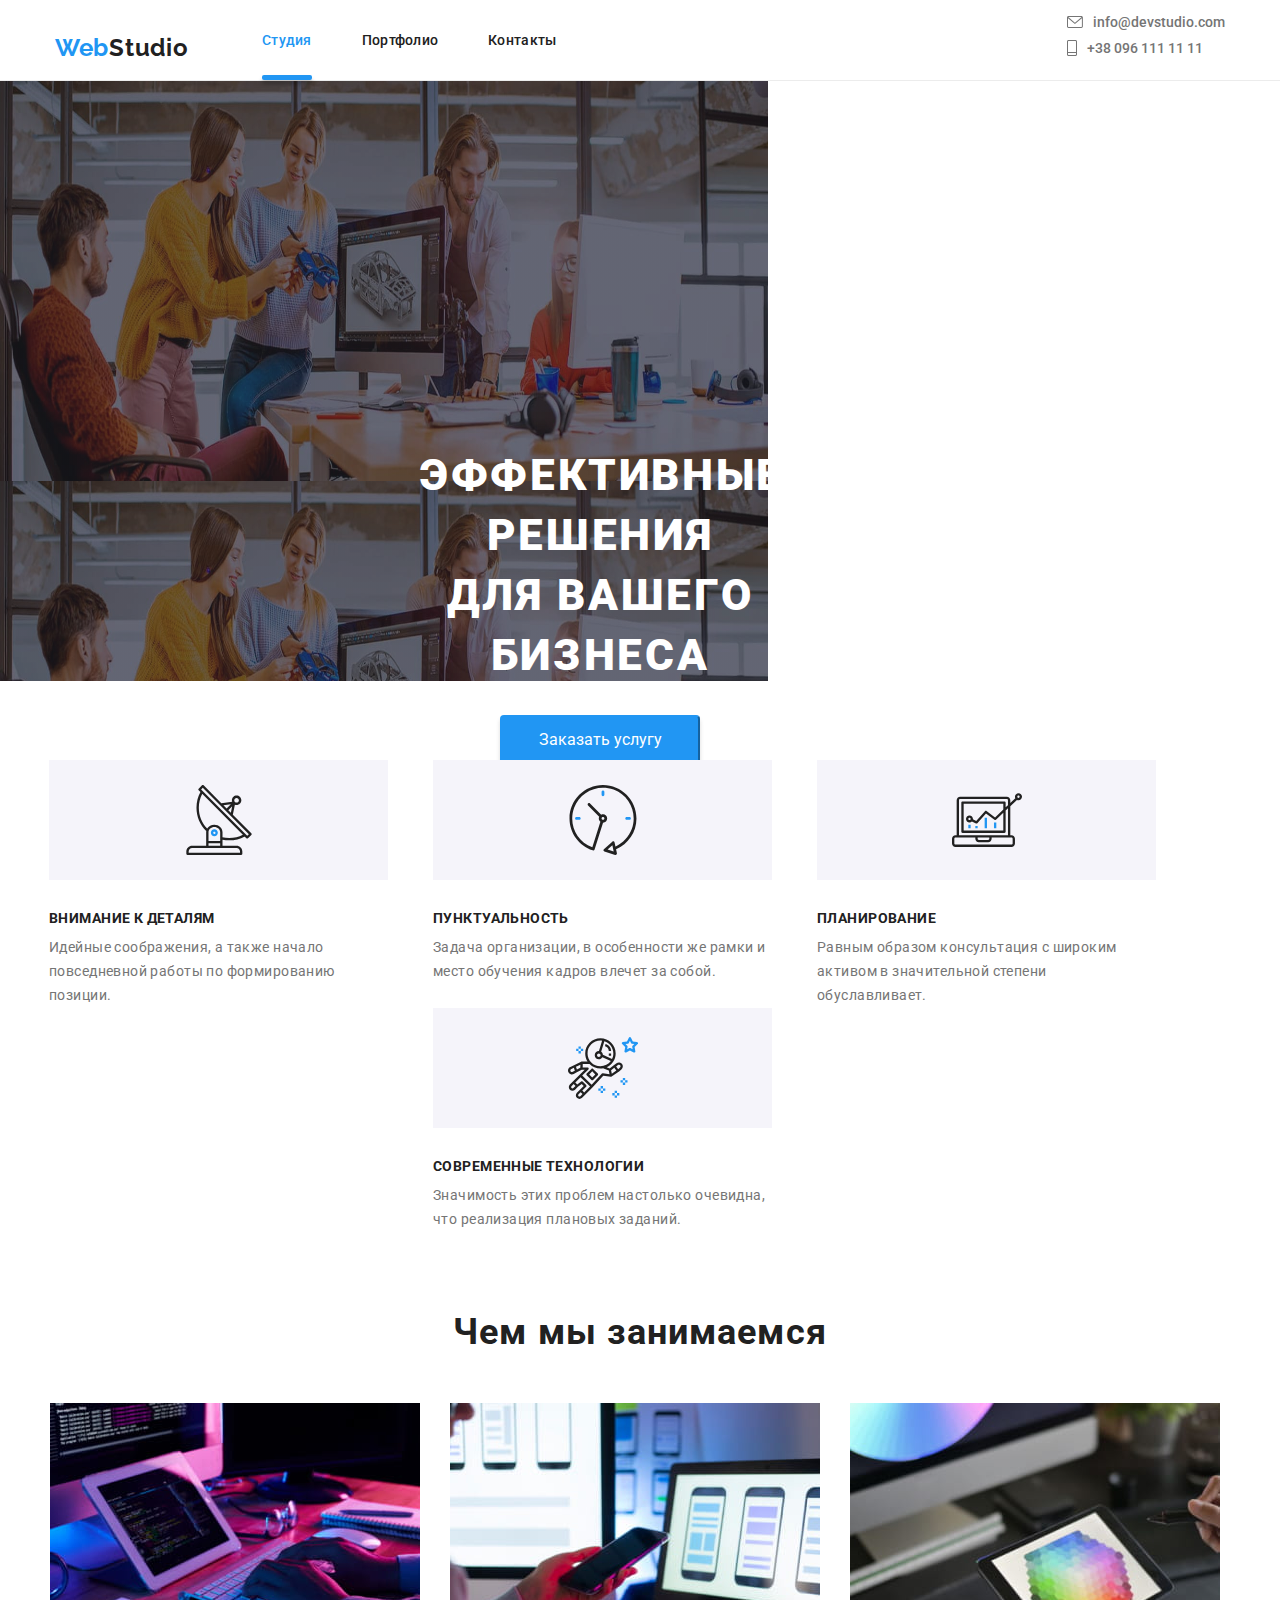
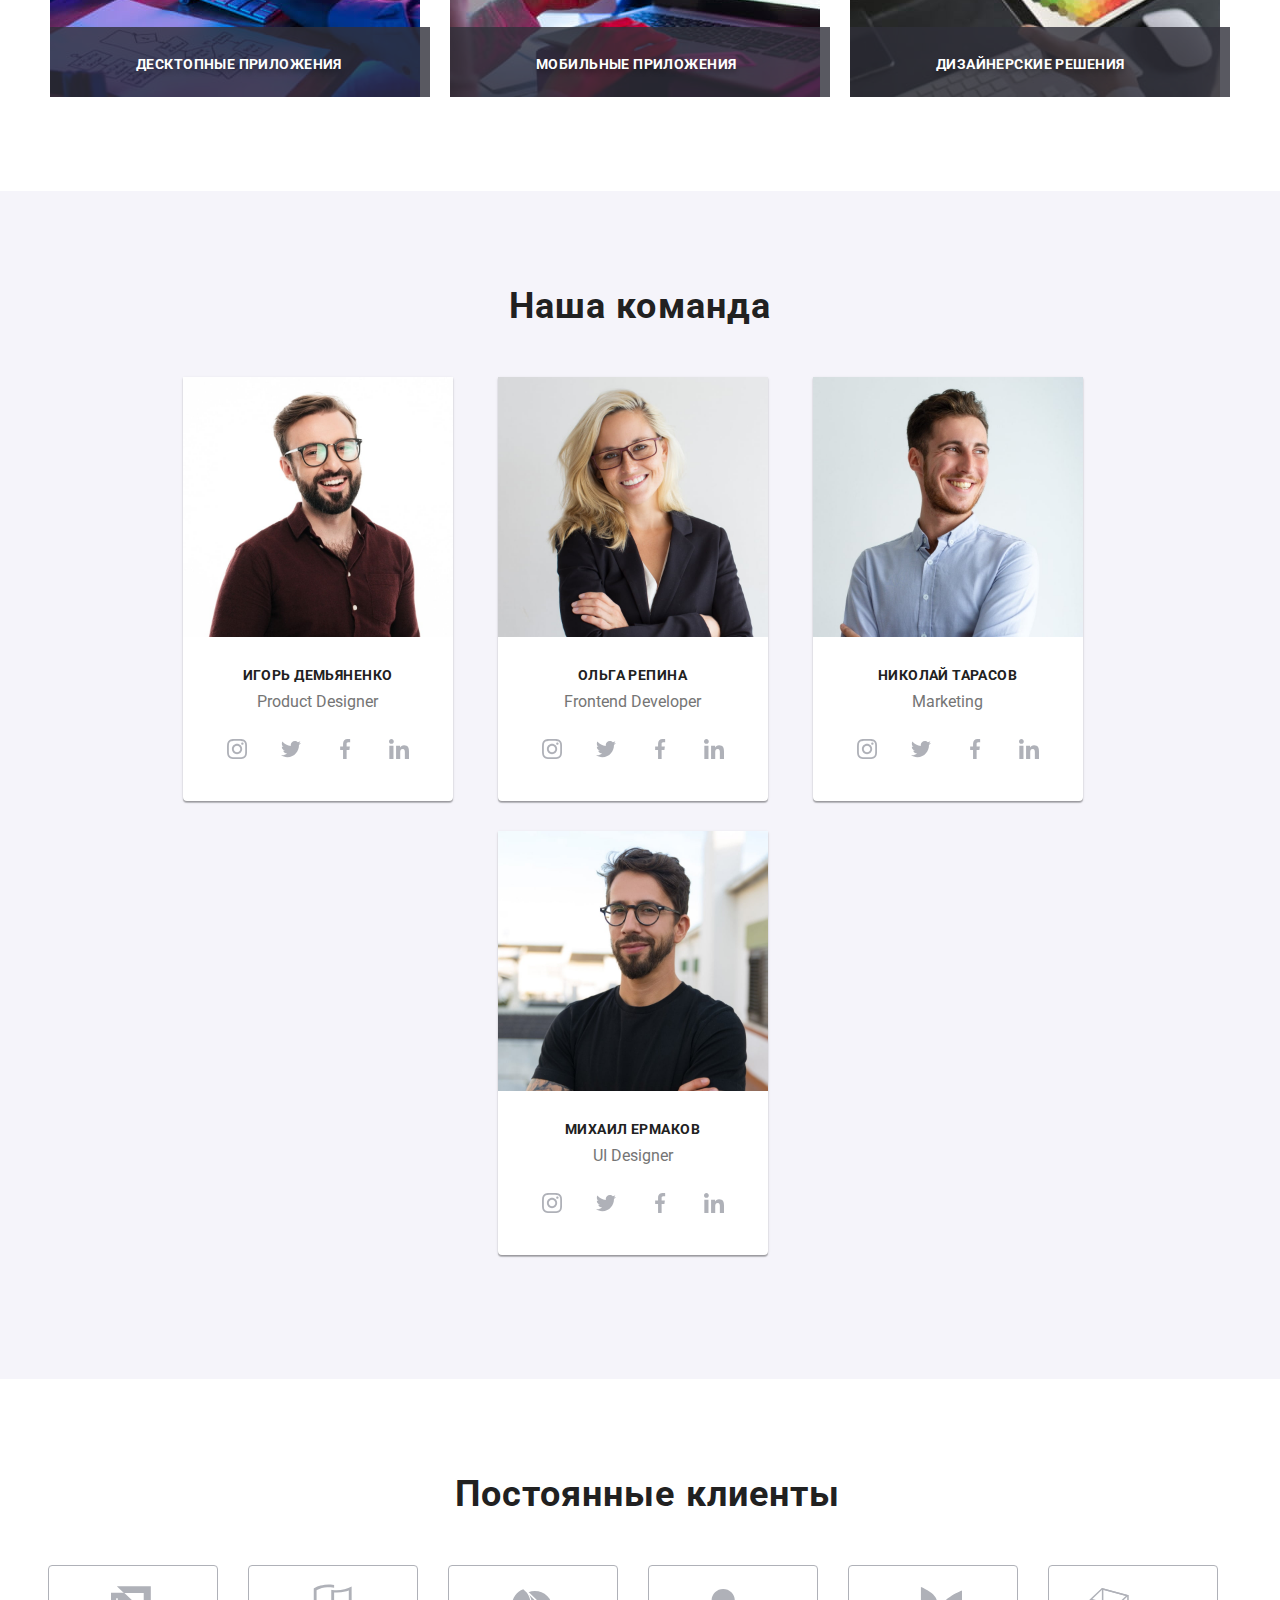
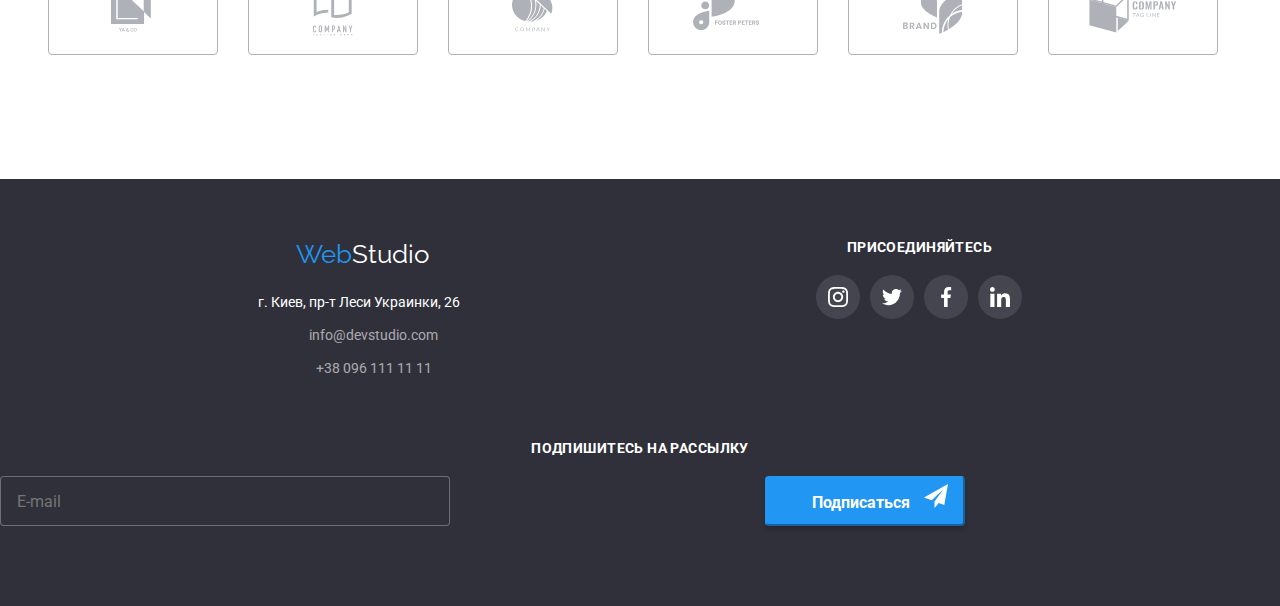
==== commit c3a5330e: "tablet" ====
--- a/index.html
+++ b/index.html
@@ -7,7 +7,7 @@
     <link rel="stylesheet" href="https://cdnjs.cloudflare.com/ajax/libs/modern-normalize/1.0.0/modern-normalize.min.css">
     <link rel="preconnect" href="https://fonts.gstatic.com">
     <link href="https://fonts.googleapis.com/css2?family=Raleway:wght@700&family=Roboto:wght@400;500;700;900&display=swap" rel="stylesheet">
-    <link rel="stylesheet" href="./css/main.min.css">
+    <link rel="stylesheet" href="./css/main.css">
 </head>
 
     <body>
@@ -50,11 +50,11 @@
                                     info@devstudio.com
                                     </a></li>
                             </ul>
-                            <ul>
-                                <li><a href="Instagram">Instagram</a></li>
-                                <li><a href="Twitter">Twitter</a></li>
-                                <li><a href="Facebook">Facebook</a></li>
-                                <li><a href="LinkedIn">LinkedIn</a></li>
+                            <ul class="mobile-links-ul">
+                                <li class="mobile-links"><a href="Instagram">Instagram</a></li>
+                                <li class="mobile-links"><a href="Twitter">Twitter</a></li>
+                                <li class="mobile-links"><a href="Facebook">Facebook</a></li>
+                                <li class="mobile-links"><a href="LinkedIn">LinkedIn</a></li>
                             </ul>
                         </div> 
 
@@ -349,51 +349,54 @@
     </section>
     <footer>
         <div class="footer-all">
-        <div class="container-footer">
-            <a class="logo-footer" href="/">
-                <span class="web-footer">Web</span><span class="studio-logo-footer">Studio</span>
-            </a>
-            <address class="address">
-                г. Киев, пр-т Леси Украинки, 26
-            </address>
-            <ul>
-                <li class="li-footer"><a class="mail-footer" href="info@devstudio.com">info@devstudio.com <br /></a></li>
-                <li class="li-footer"><a class="telephone-footer" href="+380961111111">+38 096 111 11 11</a></li>
-            </ul>
-        </div>
-        <div class="join-container">
-                <p class="join">присоединяйтесь</p>
-            <ul>
-                <li class="join-li">
-                    <a class="join-links" href="#" aria-label="instagram">
-                        <svg class="join-instagram">
-                            <use href="./img/symbol-defs.svg#icon-instagram"></use>
-                        </svg>
+            <div class="footer-tablet">
+                <div class="container-footer">
+                    <a class="logo-footer" href="/">
+                        <span class="web-footer">Web</span><span class="studio-logo-footer">Studio</span>
                     </a>
-                </li>
-                <li class="join-li">
-                    <a class="join-links" href="#" aria-label="twitter">
-                        <svg class="join-twitter">
-                            <use href="./img/symbol-defs.svg#icon-twitter"></use>
-                        </svg>
-                    </a>
-                </li>
-                <li class="join-li">
-                    <a class="join-links" href="#" aria-label="facebook">
-                        <svg class="join-facebook">
-                            <use href="./img/symbol-defs.svg#icon-facebook"></use>
-                        </svg>
-                    </a>
-                </li>
-                <li class="join-li">
-                    <a class="join-links" href="#" aria-label="linkedin">
-                        <svg class="join-linkedin">
-                            <use href="./img/symbol-defs.svg#icon-linkedin"></use>
-                        </svg>
-                    </a>
-                </li>
-            </ul>
-        </div>
+                    <address class="address">
+                        г. Киев, пр-т Леси Украинки, 26
+                    </address>
+                    <ul>
+                        <li class="li-footer"><a class="mail-footer" href="info@devstudio.com">info@devstudio.com <br /></a></li>
+                        <li class="li-footer"><a class="telephone-footer" href="+380961111111">+38 096 111 11 11</a></li>
+                    </ul>
+                </div>
+                <div class="join-container">
+                    <p class="join">присоединяйтесь</p>
+                    <ul>
+                        <li class="join-li">
+                            <a class="join-links" href="#" aria-label="instagram">
+                                <svg class="join-instagram">
+                                    <use href="./img/symbol-defs.svg#icon-instagram"></use>
+                                </svg>
+                            </a>
+                        </li>
+                        <li class="join-li">
+                            <a class="join-links" href="#" aria-label="twitter">
+                                <svg class="join-twitter">
+                                    <use href="./img/symbol-defs.svg#icon-twitter"></use>
+                                </svg>
+                            </a>
+                        </li>
+                        <li class="join-li">
+                            <a class="join-links" href="#" aria-label="facebook">
+                                <svg class="join-facebook">
+                                    <use href="./img/symbol-defs.svg#icon-facebook"></use>
+                                </svg>
+                            </a>
+                        </li>
+                        <li class="join-li">
+                            <a class="join-links" href="#" aria-label="linkedin">
+                                <svg class="join-linkedin">
+                                    <use href="./img/symbol-defs.svg#icon-linkedin"></use>
+                                </svg>
+                            </a>
+                        </li>
+                    </ul>
+                </div>
+            </div>
+            </div>
         <div class="sub">
             <p class="subscribe__text">Подпишитесь на рассылку</p>
             <div class="subscribe-container">
@@ -409,7 +412,7 @@
                 </svg>
             </button>
             </div>
-        </div>
+        
         </div>
     </footer>
 
--- a/css/main.css
+++ b/css/main.css
@@ -0,0 +1,1839 @@
+a {
+  text-decoration: none;
+  color: #757575;
+  display: block;
+}
+
+li {
+  list-style: none;
+}
+
+img {
+  display: block;
+  max-width: 100%;
+  height: auto;
+}
+
+h1,
+h2,
+h3 {
+  margin-top: 0;
+  margin-bottom: 0;
+}
+
+p {
+  margin-top: 0;
+  margin-bottom: 0;
+}
+
+body {
+  font-family: "Roboto", sans-serif;
+}
+
+ul {
+  margin-top: 0;
+  margin-bottom: 0;
+  padding: 0;
+}
+
+@media screen and (min-width: 480px) {
+  .container {
+    width: 480px;
+    margin-right: auto;
+    margin-left: auto;
+  }
+}
+
+@media screen and (min-width: 768px) {
+  .container {
+    width: 768px;
+    margin-right: auto;
+    margin-left: auto;
+  }
+}
+
+@media screen and (min-width: 1200px) {
+  .container {
+    width: 1200px;
+    margin-right: auto;
+    margin-left: auto;
+  }
+}
+
+.header .container {
+  display: flex;
+  align-items: center;
+}
+
+@media screen and (min-width: 480px) {
+  .container > nav {
+    display: flex;
+  }
+}
+
+@media screen and (min-width: 768px) {
+  .container > nav {
+    display: flex;
+    align-items: center;
+  }
+}
+
+.webstudio {
+  color: #212121;
+  font-family: "Raleway", sans-serif;
+  font-style: normal;
+  font-weight: bold;
+  font-size: 26px;
+  line-height: 31px;
+}
+
+@media screen and (min-width: 480px) {
+  .webstudio {
+    display: inline-flex;
+    width: 134px;
+    height: 28px;
+    margin-top: 16px;
+    padding-left: 15px;
+    font-size: 24px;
+    line-height: 1.2;
+    letter-spacing: 0.03em;
+  }
+}
+
+@media screen and (min-width: 768px) {
+  .webstudio {
+    margin-right: 88px;
+    padding-top: 0px;
+    padding-bottom: 0px;
+  }
+}
+
+.web {
+  color: #2196f3;
+}
+
+@media screen and (min-width: 480px) {
+  .menu-button {
+    display: inline-flex;
+    margin-top: 10px;
+    margin-left: 276px;
+    margin-bottom: 10px;
+    padding: 0;
+    border: none;
+    background-color: transparent;
+  }
+  .menu-button .icon-cross {
+    display: none;
+  }
+  .menu-button.is-open .icon-cross {
+    display: block;
+  }
+  .menu-button.is-open .icon-menu {
+    display: none;
+  }
+  .menu-button-close {
+    position: absolute;
+    margin-top: 10px;
+    margin-left: 436px;
+    margin-bottom: 10px;
+    padding: 0;
+    border: none;
+    background-color: transparent;
+  }
+}
+
+@media screen and (min-width: 768px) {
+  .menu-button {
+    display: none;
+  }
+}
+
+header {
+  font-weight: 500;
+  font-size: 14px;
+  line-height: 16px;
+  border-bottom: 1px solid #ececec;
+}
+
+@media screen and (min-width: 768px) {
+  .nav-links {
+    display: block;
+    display: flex;
+  }
+}
+
+@media screen and (max-width: 767px) {
+  .nav-links-tablet {
+    display: none;
+  }
+}
+
+@media screen and (min-width: 768px) {
+  .nav-links-tablet {
+    display: flex;
+    width: auto;
+  }
+}
+
+.item:not(:last-child) {
+  margin-right: 50px;
+}
+
+@media screen and (min-width: 768px) {
+  .current::after {
+    content: "";
+    position: absolute;
+    bottom: 0;
+    left: 0;
+    display: block;
+    width: 100%;
+    height: 5px;
+    box-shadow: 0px 4px 4px rgba(0, 0, 0, 0.25);
+    border-radius: 2px;
+    background-color: #2196f3;
+    opacity: 1;
+  }
+}
+
+@media screen and (min-width: 768px) {
+  .link-studio::after,
+  .link-portfolio::after,
+  .link-contacts::after {
+    content: "";
+    position: absolute;
+    bottom: 0;
+    left: 0;
+    display: block;
+    width: 100%;
+    height: 5px;
+    border-bottom: 1px solid #2196f3;
+    box-shadow: 0px 4px 4px rgba(0, 0, 0, 0.25);
+    border-radius: 2px;
+    background-color: #2196f3;
+    opacity: 0;
+    transition-property: opacity;
+    transition-duration: 250ms;
+    transition-timing-function: cubic-bezier(0.4, 0, 0.2, 1);
+  }
+}
+
+@media screen and (min-width: 768px) {
+  .link-studio:hover::after,
+  .link-portfolio:hover::after,
+  .link-contacts:hover::after {
+    opacity: 1;
+  }
+}
+
+@media screen and (min-width: 768px) {
+  .link-studio:focus::after,
+  .link-portfolio:focus::after,
+  .link-contacts:focus::after {
+    opacity: 1;
+  }
+}
+
+@media screen and (min-width: 480px) {
+  .link-studio,
+  .link-portfolio,
+  .link-contacts {
+    width: 139px;
+    color: #212121;
+    font-weight: 500;
+    font-size: 40px;
+    line-height: 47px;
+    text-align: center;
+    letter-spacing: 0.02em;
+    margin-left: 40px;
+    padding-bottom: 32px;
+    padding-top: 32px;
+  }
+}
+
+@media screen and (min-width: 768px) {
+  .link-studio,
+  .link-portfolio,
+  .link-contacts {
+    position: relative;
+    width: 100%;
+    color: #212121;
+    font-size: 14px;
+    line-height: 16px;
+    letter-spacing: 0.02em;
+    margin-left: 0px;
+    padding-bottom: 32px;
+    padding-top: 32px;
+    transition-property: color;
+    transition-duration: 250ms;
+    transition-timing-function: cubic-bezier(0.4, 0, 0.2, 1);
+  }
+}
+
+.link-portfolio:focus,
+.link-portfolio:hover {
+  color: #2196f3;
+}
+
+.link-studio:hover,
+.link-studio:focus {
+  color: #2196f3;
+  opacity: 1;
+}
+
+.link-contacts:hover,
+.link-contacts:focus {
+  color: #2196f3;
+  opacity: 1;
+}
+
+@media screen and (min-width: 480px) {
+  .active {
+    width: 139px;
+    color: #2196f3;
+    font-weight: 500;
+    font-size: 40px;
+    line-height: 47px;
+    text-align: center;
+    letter-spacing: 0.02em;
+    margin-left: 40px;
+    padding-bottom: 32px;
+    padding-top: 32px;
+  }
+}
+
+@media screen and (min-width: 768px) {
+  .active {
+    position: relative;
+    width: 100%;
+    color: #2196f3;
+    font-size: 14px;
+    line-height: 16px;
+    letter-spacing: 0.02em;
+    margin-left: 0px;
+    padding-bottom: 32px;
+    padding-top: 32px;
+    transition-property: opacity;
+    transition-duration: 250ms;
+    transition-timing-function: cubic-bezier(0.4, 0, 0.2, 1);
+  }
+}
+
+.active:hover, .active:focus {
+  color: #2196f3;
+  opacity: 1;
+}
+
+.mobile-menu {
+  background-color: #ffffff;
+  padding: 20px;
+  text-align: center;
+  font-style: 20px;
+}
+
+@media screen and (min-width: 768px) {
+  .mail-links__mobile {
+    display: block;
+    width: 430px;
+    height: auto;
+  }
+}
+
+@media screen and (min-width: 1200px) {
+  .mail-links {
+    margin-left: auto;
+    display: block;
+    display: flex;
+    align-items: center;
+  }
+}
+
+@media screen and (min-width: 0px) and (max-width: 767px) {
+  .mail {
+    font-weight: 500;
+    font-size: 24px;
+    line-height: 28px;
+    letter-spacing: 0.02em;
+    width: 232px;
+    margin-left: 40px;
+    padding-left: 0px;
+    padding-right: 0px;
+  }
+}
+
+@media screen and (min-width: 768px) {
+  .mail {
+    margin-left: 84px;
+    display: block;
+    display: flex;
+    align-items: center;
+    color: #757575;
+    fill: #2196f3;
+    margin-bottom: 10px;
+    transition-property: color fill;
+    transition-duration: 250ms;
+    transition-timing-function: cubic-bezier(0.4, 0, 0.2, 1);
+  }
+}
+
+@media screen and (min-width: 1200px) {
+  .mail {
+    display: flex;
+    align-items: center;
+    margin-right: 50px;
+    padding-bottom: 32px;
+    padding-top: 32px;
+  }
+}
+
+.mail-links__mobile > li {
+  display: block;
+}
+
+@media screen and (min-width: 768px) {
+  .mail-tablet {
+    margin-left: 84px;
+    display: block;
+    display: flex;
+    align-items: center;
+    color: #757575;
+    fill: #2196f3;
+    margin-bottom: 10px;
+    transition-property: color fill;
+    transition-duration: 250ms;
+    transition-timing-function: cubic-bezier(0.4, 0, 0.2, 1);
+  }
+}
+
+@media screen and (min-width: 0px) and (max-width: 767px) {
+  .mail-links-tablet {
+    display: none;
+  }
+}
+
+@media screen and (min-width: 768px) {
+  .mail-links-tablet {
+    margin-left: auto;
+    margin-right: 15px;
+  }
+}
+
+.mail:hover, .mail:focus {
+  color: #2196f3;
+}
+
+.mail-icon-tablet {
+  margin-right: 10px;
+  align-items: center;
+  fill: currentColor;
+}
+
+.mail-links {
+  margin-left: auto;
+}
+
+@media screen and (min-width: 0px) and (max-width: 767px) {
+  .telephone {
+    display: block;
+    width: 296px;
+    font-weight: 500;
+    font-size: 34px;
+    line-height: 40px;
+    letter-spacing: 0.02em;
+    margin-left: 40px;
+    padding: 0px;
+    color: #2196f3;
+  }
+}
+
+@media screen and (min-width: 768px) {
+  .telephone {
+    margin-left: 84px;
+    display: block;
+    display: flex;
+    align-items: center;
+    color: #757575;
+    fill: #2196f3;
+    margin-bottom: 10px;
+    transition-property: color fill;
+    transition-duration: 250ms;
+    transition-timing-function: cubic-bezier(0.4, 0, 0.2, 1);
+  }
+}
+
+@media screen and (min-width: 1200px) {
+  .telephone {
+    display: flex;
+    align-items: center;
+    margin-right: 50px;
+    padding-bottom: 32px;
+    padding-top: 32px;
+  }
+}
+
+@media screen and (min-width: 768px) {
+  .telephone-tablet {
+    margin-left: 84px;
+    display: block;
+    display: flex;
+    align-items: center;
+    color: #757575;
+    fill: #2196f3;
+    margin-bottom: 10px;
+    transition-property: color fill;
+    transition-duration: 250ms;
+    transition-timing-function: cubic-bezier(0.4, 0, 0.2, 1);
+  }
+}
+
+.telephone:hover, .telephone:focus {
+  color: #2196f3;
+}
+
+@media screen and (max-width: 767px) {
+  .mobile-links {
+    display: flex;
+    margin-right: 20px;
+    color: #2196f3;
+  }
+}
+
+.mobile-links-ul {
+  display: flex;
+  color: #2196f3;
+  margin-top: 64px;
+  margin-left: 40px;
+}
+
+.mobile-links > a {
+  color: #2196f3;
+  font-weight: 500;
+  font-size: 18px;
+  line-height: 1.22;
+  letter-spacing: 0.02em;
+}
+
+.mobile-links:not(:last-child) {
+  padding-right: 10px;
+  border-right: 1px solid rgba(33, 33, 33, 0.2);
+}
+
+@media screen and (min-width: 480px) {
+  .backdrop-mobile {
+    position: fixed;
+    top: 0;
+    left: 0;
+    right: 0;
+    bottom: 0;
+    width: 480px;
+    height: 796px;
+    opacity: 1;
+    background-color: rgba(0, 0, 0, 0.2);
+    transition-property: opacity;
+    transition-duration: 250ms;
+    transition-timing-function: cubic-bezier(0.4, 0, 0.2, 1);
+  }
+}
+
+@media screen and (min-width: 480px) {
+  .modal-mobile {
+    position: relative;
+    width: 480px;
+    height: 796px;
+    left: 0;
+    top: 0;
+    bottom: 0;
+    right: 0;
+    background-color: #ffffff;
+  }
+}
+
+.button-close {
+  width: 30px;
+  margin-top: 8px;
+  margin-left: 490px;
+  background-color: #ffffff;
+  border: transparent;
+}
+
+.icon-close {
+  fill: #212121;
+  padding-right: 8px;
+  transition-property: fill;
+  transition-duration: 250ms;
+  transition-timing-function: cubic-bezier(0.4, 0, 0.2, 1);
+}
+
+.icon-close:hover {
+  fill: #2196f3;
+}
+
+.backdrop {
+  position: fixed;
+  top: 0;
+  left: 0;
+  right: 0;
+  bottom: 0;
+  opacity: 1;
+  background-color: rgba(0, 0, 0, 0.2);
+  transition-property: opacity;
+  transition-duration: 250ms;
+  transition-timing-function: cubic-bezier(0.4, 0, 0.2, 1);
+}
+
+.modal {
+  position: absolute;
+  border-radius: 4px;
+  width: 528px;
+  height: 581px;
+  left: 50%;
+  top: 50%;
+  transform: translateX(-50%) translateY(-50%);
+  background-color: #ffffff;
+}
+
+.modal-window {
+  margin-left: 40px;
+  color: #757575;
+}
+
+.modal-title {
+  margin-bottom: 12px;
+  margin-left: 40px;
+  width: 448px;
+  height: 23px;
+  font-weight: 700;
+  font-size: 20px;
+  line-height: 23px;
+  text-align: center;
+  letter-spacing: 0.03em;
+}
+
+.is-hidden {
+  visibility: hidden;
+  opacity: 0;
+  pointer-events: none;
+}
+
+.name-section {
+  position: relative;
+}
+
+.modal-label {
+  font-weight: 400;
+  font-size: 12px;
+  line-height: 1.2;
+  letter-spacing: 0.01em;
+  color: #757575;
+}
+
+.name-form {
+  display: block;
+  width: 448px;
+  height: 40px;
+  border-radius: 4px;
+  border: 1px solid rgba(33, 33, 33, 0.2);
+  margin-top: 4px;
+  margin-bottom: 10px;
+  padding-left: 40px;
+}
+
+.name-form:focus, .name-form:hover {
+  outline: none;
+  border: 1px solid #2196f3;
+  cursor: pointer;
+}
+
+.name-form-img {
+  position: absolute;
+  fill: #212121;
+  top: 50%;
+  transform: translateY(50%);
+  left: 12px;
+}
+
+.name-form:focus + .name-form-img,
+.name-form:hover + .name-form-img {
+  fill: #2196f3;
+}
+
+.telephone-form {
+  display: block;
+  width: 448px;
+  height: 40px;
+  border-radius: 4px;
+  border: 1px solid rgba(33, 33, 33, 0.2);
+  margin-top: 4px;
+  margin-bottom: 10px;
+  padding-left: 40px;
+}
+
+.telephone-form:focus, .telephone-form:hover {
+  outline: none;
+  border: 1px solid #2196f3;
+  cursor: pointer;
+}
+
+.telephone-form:focus + .name-form-img,
+.telephone-form:hover + .name-form-img {
+  fill: #2196f3;
+}
+
+@media screen and (min-width: 480px) {
+  .hero {
+    width: 480px;
+    height: 400px;
+    background-image: url("../img/Hero-mobile.jpg");
+    background-size: 480px 400px;
+  }
+}
+
+@media screen and (min-width: 480px) and (min-device-pixel-ratio: 2), screen and (min-width: 480px) and (min-resolution: 192dpi), screen and (min-width: 480px) and (min-resolution: 2dppx) {
+  .hero .hero {
+    background-image: url("../img/Hero-mobile@2x.jpg");
+  }
+}
+
+@media screen and (min-width: 768px) {
+  .hero {
+    width: 768px;
+    height: 400px;
+    background-image: url("../img/Hero-tablet.jpg");
+    background-size: 768px 400px;
+  }
+}
+
+@media screen and (min-width: 768px) and (min-device-pixel-ratio: 2), screen and (min-width: 768px) and (min-resolution: 192dpi), screen and (min-width: 768px) and (min-resolution: 2dppx) {
+  .hero .hero {
+    background-image: url("../img/Hero-tablet@2x.jpg");
+  }
+}
+
+@media screen and (min-width: 1200px) {
+  .hero {
+    display: block;
+    max-width: 1600px;
+    height: 600px;
+    padding-top: 200px;
+    padding-bottom: 200px;
+    background-image: linear-gradient(to top, rgba(47, 48, 58, 0.4), rgba(47, 48, 58, 0.4)), url("../img/Hero-desktop.jpg");
+    background-color: #2f303a;
+  }
+}
+
+@media screen and (min-device-pixel-ratio: 2), screen and (min-resolution: 192dpi), screen and (min-resolution: 2dppx) {
+  .hero .hero {
+    background-image: url("../img/Hero-desktop@2x.jpg");
+  }
+}
+
+.visually-hidden {
+  position: absolute;
+  clip: rect(0 0 0 0);
+  width: 1px;
+  height: 1px;
+  margin: -1px;
+}
+
+.big-title {
+  width: 696px;
+  margin-left: auto;
+  margin-right: auto;
+}
+
+@media screen and (min-width: 480px) {
+  .first-title {
+    padding-top: 164px;
+    text-align: center;
+    margin-left: 60px;
+    margin-bottom: 30px;
+    width: 360px;
+    color: #ffffff;
+    font-weight: 900;
+    font-size: 26px;
+    line-height: 1.62;
+    letter-spacing: 0.06em;
+    text-transform: uppercase;
+  }
+}
+
+@media screen and (min-width: 768px) {
+  .first-title {
+    font-weight: 900;
+    font-size: 26px;
+    line-height: 1.62;
+    text-align: center;
+    letter-spacing: 0.06em;
+    text-transform: uppercase;
+    margin-left: auto;
+    margin-right: auto;
+  }
+}
+
+@media screen and (min-width: 1200px) {
+  .first-title {
+    margin-bottom: 30px;
+    text-align: center;
+    color: #ffffff;
+    font-style: normal;
+    font-weight: 900;
+    font-size: 44px;
+    line-height: 60px;
+    text-transform: uppercase;
+  }
+}
+
+.service-button {
+  display: block;
+  margin: 0 auto;
+  width: 200px;
+  height: 50px;
+  left: 700px;
+  top: 430px;
+  border-radius: 4px;
+  border-color: #2196f3;
+  background-color: #2196f3;
+  color: #ffffff;
+  box-shadow: 0px 4px 4px rgba(0, 0, 0, 0.15);
+}
+
+@media screen and (min-width: 480px) {
+  .service-button {
+    margin: 0 140px;
+  }
+}
+
+@media screen and (min-width: 768px) {
+  .service-button {
+    margin-left: auto;
+    margin-right: auto;
+  }
+}
+
+.service-button {
+  cursor: pointer;
+}
+
+.service-button-text {
+  background-color: #f5f4fa;
+  font-style: normal;
+  font-weight: bold;
+  font-size: 16px;
+  line-height: 1.87;
+}
+
+.buttons {
+  padding-bottom: 94px;
+}
+
+.buttons-list > li:not(:last-child) {
+  margin-right: 8px;
+}
+
+@media screen and (min-width: 480px) {
+  .buttons-list {
+    display: flex;
+    flex-wrap: wrap;
+    margin-top: 60px;
+    margin-left: 15px;
+  }
+}
+
+@media screen and (min-width: 1200px) {
+  .buttons-list {
+    display: flex;
+    justify-content: center;
+    margin-top: 94px;
+    margin-bottom: 50px;
+  }
+}
+
+.but-active {
+  border: 2px solid transparent;
+  border-radius: 4px;
+  padding: 6px 24px;
+  background-color: #f5f4fa;
+  color: #212121;
+  border: 2px solid #f5f4fa;
+  transition-property: backgroundcolor color border;
+  transition-duration: 250ms;
+  transition-timing-function: cubic-bezier(0.4, 0, 0.2, 1);
+}
+
+@media screen and (min-width: 480px) {
+  .but-active {
+    margin-bottom: 15px;
+  }
+}
+
+.but-active:hover, .but-active:focus {
+  background-color: #2196f3;
+  color: #ffffff;
+  border: 2px solid #2196f3;
+  box-shadow: 0px 3px 1px rgba(0, 0, 0, 0.1), 0px 1px 2px rgba(0, 0, 0, 0.08), 0px 2px 2px rgba(0, 0, 0, 0.12);
+  border-radius: 4px;
+  opacity: 1;
+}
+
+.button-text {
+  color: #ffffff;
+}
+
+.our-description {
+  display: flex;
+  padding-top: 94px;
+}
+
+.our-description p {
+  margin: 0;
+}
+
+.our-description-li {
+  background-color: #ffffff;
+  border-radius: 4px;
+}
+
+@media screen and (max-width: 767px) {
+  .our-description-li {
+    padding-bottom: 30px;
+    margin: 30px;
+  }
+}
+
+@media screen and (min-width: 768px) {
+  .our-description-li {
+    margin-right: 30px;
+    width: 354px;
+    padding-left: 15px;
+  }
+}
+
+.our-description-li::before {
+  display: block;
+  content: "";
+  height: 120px;
+  margin-bottom: 30px;
+  background-color: #f5f4fa;
+  background-repeat: no-repeat;
+  background-position: center;
+  background-size: 70px 70px;
+}
+
+@media screen and (min-width: 768px) {
+  .our-description-li:not(:last-child) {
+    margin-right: 30px;
+  }
+}
+
+.antenna::before {
+  background-image: url("../img/SVG/antenna.svg");
+}
+
+.clock::before {
+  background-image: url("../img/SVG/clock.svg");
+}
+
+.diagram::before {
+  background-image: url("../img/SVG/diagram.svg");
+}
+
+.astronaut::before {
+  background-image: url("../img/SVG/astronaut.svg");
+}
+
+.third-title {
+  margin-bottom: 10px;
+  color: #212121;
+  font-weight: bold;
+  font-size: 14px;
+  line-height: 16px;
+  letter-spacing: 0.03em;
+  text-transform: uppercase;
+}
+
+.description {
+  font-size: 14px;
+  line-height: 1.71;
+  letter-spacing: 0.03em;
+  color: #757575;
+}
+
+.description-item {
+  margin: -15px;
+}
+
+@media screen and (min-width: 768px) {
+  .description-item {
+    display: flex;
+    flex-wrap: wrap;
+    flex-basis: 50%;
+    justify-content: center;
+  }
+}
+
+@media screen and (min-width: 1200px) {
+  .description-item {
+    display: flex;
+    width: 1170px;
+    list-style: none;
+  }
+}
+
+.img {
+  display: flex;
+  flex-wrap: wrap;
+  margin-right: -30px;
+  margin-bottom: 0px;
+  padding: 0px;
+  list-style: none;
+}
+
+.img-item {
+  margin: 0 10px;
+  flex-basis: calc(100% / 3 - 30px);
+}
+
+.overlay-img {
+  position: relative;
+}
+
+.overlay-img::before {
+  position: absolute;
+  content: "";
+  background-color: #2f303a;
+  opacity: 0.8;
+  width: 100%;
+  height: 70px;
+  bottom: 0;
+  left: 0;
+}
+
+.overlay {
+  position: absolute;
+  bottom: 0px;
+  left: 0;
+  width: 100%;
+  height: 100%;
+}
+
+.overlay-text {
+  position: absolute;
+  bottom: 25px;
+  left: 86px;
+  font-weight: 700;
+  text-transform: uppercase;
+  color: #ffffff;
+  font-weight: bold;
+  font-size: 14px;
+  line-height: 16px;
+  text-align: center;
+  letter-spacing: 0.03em;
+  text-shadow: 0px 4px 4px rgba(0, 0, 0, 0.25);
+}
+
+.what-doing {
+  padding-top: 94px;
+  padding-bottom: 94px;
+}
+
+@media screen and (min-width: 0px) and (max-width: 1200px) {
+  .what-doing {
+    display: none;
+  }
+}
+
+.sec-title {
+  text-align: center;
+  margin-bottom: 50px;
+  text-align: center;
+  color: #212121;
+  font-weight: bold;
+  font-size: 36px;
+  line-height: 42px;
+}
+
+@media screen and (min-width: 480px) {
+  .job {
+    display: block;
+    padding-left: 15px;
+    padding-right: 15px;
+  }
+}
+
+@media screen and (min-width: 768px) {
+  .job {
+    display: flex;
+    flex-wrap: wrap;
+    flex-basis: 50%;
+    padding: 0px;
+  }
+}
+
+@media screen and (min-width: 1200px) {
+  .job {
+    display: flex;
+    flex-wrap: wrap;
+    width: 1200px;
+    margin-left: 0px;
+    padding: 0;
+    list-style: none;
+  }
+}
+
+.job-kind {
+  border: 1px solid #eeeeee;
+  margin-right: 30px;
+  margin-bottom: 30px;
+}
+
+@media screen and (min-width: 480px) {
+  .job-kind {
+    width: 450px;
+  }
+}
+
+@media screen and (min-width: 768px) {
+  .job-kind {
+    width: 354px;
+    margin: 15px;
+  }
+}
+
+.job-kind-overlay {
+  position: relative;
+  width: 370px;
+  overflow: hidden;
+}
+
+@media screen and (min-width: 480px) {
+  .job-kind-overlay {
+    width: 100%;
+    height: auto;
+  }
+}
+
+.job-kind:not(:last-child) {
+  margin-bottom: 0px;
+}
+
+.img-overlay::before {
+  position: absolute;
+  content: "";
+  bottom: 0;
+  left: 0;
+  width: 100%;
+  height: 100%;
+  background-color: #2196f3;
+  opacity: 0;
+  transform: translateY(100%);
+  transition-property: transform opacity;
+  transition-duration: 250ms;
+  transition-timing-function: cubic-bezier(0.4, 0, 0.2, 1);
+}
+
+.text-overlink {
+  position: absolute;
+  font-weight: 400;
+  font-size: 18px;
+  line-height: 1.56;
+  letter-spacing: 0.03em;
+  transform: translateY(100%);
+  transition-property: transform opacity;
+  transition-duration: 250ms;
+  transition-timing-function: cubic-bezier(0.4, 0, 0.2, 1);
+  width: 322px;
+  height: 168px;
+  top: 63px;
+  left: 24px;
+  color: #ffffff;
+  opacity: 0;
+}
+
+.job-kind:not(:last-child) {
+  margin-bottom: 30px;
+}
+
+.job-link:focus,
+.job-link:hover {
+  box-shadow: 0px 1px 1px rgba(0, 0, 0, 0.12), 0px 4px 4px rgba(0, 0, 0, 0.06), 1px 4px 6px rgba(0, 0, 0, 0.16);
+  cursor: pointer;
+}
+
+.job-link:hover .text-overlink,
+.job-link:focus .text-overlink {
+  transform: translateY(0);
+  opacity: 1;
+  cursor: pointer;
+}
+
+.job-link:focus .img-overlay::before,
+.job-link:hover .img-overlay::before {
+  transform: translateY(0);
+  opacity: 0.9;
+  cursor: pointer;
+}
+
+.job-kind:hover .text-overlink,
+.job-kind:focus .text-overlink {
+  transform: translateY(0);
+  opacity: 1;
+  cursor: pointer;
+}
+
+.job-kind:focus .img-overlay::before,
+.job-kind:hover .img-overlay::before {
+  transform: translateY(0);
+  opacity: 0.9;
+  cursor: pointer;
+}
+
+@media screen and (min-width: 1200px) {
+  .job-kind:nth-child(3n) {
+    margin-right: 0;
+  }
+}
+
+.job-kind .container > .description-item {
+  display: flex;
+}
+
+.our-job {
+  text-align: left;
+  padding: 20px 24px;
+}
+
+.poster-name {
+  color: #212121;
+  font-weight: bold;
+  font-size: 14px;
+  line-height: 16px;
+  line-height: 36px;
+  letter-spacing: 0.03em;
+  text-transform: uppercase;
+}
+
+.poster-name-descr {
+  line-height: 30px;
+  text-align: left;
+  margin-top: 4px;
+}
+
+.team {
+  background-color: #f5f4fa;
+  padding-top: 94px;
+  padding-bottom: 94px;
+}
+
+.team-img {
+  width: 100%;
+  height: auto;
+}
+
+@media screen and (min-width: 480px) {
+  .team-ul {
+    padding-left: 15px;
+    padding-right: 15px;
+  }
+}
+
+@media screen and (min-width: 768px) {
+  .team-ul {
+    display: flex;
+    flex-wrap: wrap;
+    margin-bottom: 0px;
+    padding: 0px;
+    list-style: none;
+    flex-basis: 50%;
+    justify-content: center;
+  }
+}
+
+@media screen and (min-width: 480px) {
+  .team-li {
+    background-color: #ffffff;
+    width: 100%;
+    box-shadow: 0px 1px 3px rgba(0, 0, 0, 0.12), 0px 1px 1px rgba(0, 0, 0, 0.14), 0px 2px 1px rgba(0, 0, 0, 0.2);
+    border-radius: 0px 0px 4px 4px;
+    margin-bottom: 30px;
+  }
+}
+
+@media screen and (min-width: 768px) {
+  .team-li {
+    margin-right: 15px;
+    margin-left: 15px;
+    margin-bottom: 30px;
+    width: 354px;
+  }
+}
+
+@media screen and (min-width: 1200px) {
+  .team-li {
+    background-color: #ffffff;
+    /* height: 428px; */
+    width: 270px;
+    box-shadow: 0px 1px 3px rgba(0, 0, 0, 0.12), 0px 1px 1px rgba(0, 0, 0, 0.14), 0px 2px 1px rgba(0, 0, 0, 0.2);
+    border-radius: 0px 0px 4px 4px;
+    flex-basis: calc(100% / 4 - 30px);
+    margin-right: 30px;
+  }
+}
+
+.description-team {
+  color: #757575;
+  text-align: center;
+  margin-bottom: 16px;
+}
+
+.our-team {
+  padding-top: 30px;
+  padding-bottom: 30px;
+  text-align: center;
+}
+
+@media screen and (min-width: 1200px) {
+  .our-team {
+    width: 100%;
+  }
+}
+
+.our-team > p {
+  padding-bottom: 0px;
+}
+
+.our-team > ul {
+  margin: auto;
+  padding: 0;
+}
+
+.our-team > li {
+  display: block;
+  width: 20px;
+  height: 20px;
+}
+
+.social-links {
+  display: flex;
+  /* width: 44px;
+  height: 44px;
+  border-radius: 50%; */
+  color: #afb1b8;
+  background-color: #ffffff;
+  background-position: center;
+  background-repeat: no-repeat;
+  align-items: center;
+  justify-content: space-evenly;
+  fill: #afb1b8;
+  width: 44px;
+  height: 44px;
+  border-radius: 50%;
+  padding: 0;
+  margin-right: auto;
+  margin-left: auto;
+  transition-property: background-color, fill;
+  transition-duration: 250ms;
+  transition-timing-function: cubic-bezier(0.4, 0, 0.2, 1);
+}
+
+.social-links:hover, .social-links:focus {
+  background-color: #2196f3;
+  fill: #ffffff;
+}
+
+.social-links-all {
+  display: flex;
+  align-items: center;
+  width: 206px;
+  height: 44px;
+}
+
+.social-links-li:not(:first-child) {
+  display: flex;
+  margin-left: 10px;
+}
+
+@media screen and (min-width: 480px) {
+  .sec-title {
+    font-weight: 700;
+    font-size: 28px;
+    line-height: 33px;
+    text-align: center;
+    letter-spacing: 0.03em;
+    margin-bottom: 30px;
+  }
+}
+
+@media screen and (min-width: 1200px) {
+  .sec-title {
+    text-align: center;
+    margin-bottom: 50px;
+    color: #212121;
+    font-weight: 700;
+    font-size: 36px;
+    line-height: 42px;
+  }
+}
+
+.identification {
+  margin-bottom: 10px;
+}
+
+.our-clients {
+  padding-top: 94px;
+  padding-bottom: 94px;
+  padding-left: 15px;
+}
+
+@media screen and (min-width: 480px) {
+  .clients {
+    display: flex;
+    flex-wrap: wrap;
+    flex-basis: 50%;
+    justify-content: center;
+  }
+}
+
+@media screen and (min-width: 768px) {
+  .clients {
+    display: flex;
+    flex-basis: 33.33333%;
+    justify-content: center;
+  }
+}
+
+@media screen and (min-width: 1200px) {
+  .clients {
+    display: flex;
+    justify-content: center;
+  }
+}
+
+.clients-li {
+  display: flex;
+  flex-wrap: wrap;
+  width: 480px;
+  align-items: center;
+  margin-right: 30px;
+}
+
+@media screen and (min-width: 480px) {
+  .clients-li {
+    margin-right: 15px;
+    margin-bottom: 30px;
+    width: 170px;
+  }
+}
+
+@media screen and (min-width: 768px) {
+  .clients-li {
+    margin-right: 30px;
+    margin-bottom: 30px;
+    width: 170px;
+  }
+}
+
+.clients-li:nth-child(1) .clients-logo {
+  width: 44px;
+  height: 49px;
+}
+
+.clients-li:nth-child(2) .clients-logo {
+  width: 40px;
+  height: 52px;
+}
+
+.clients-li:nth-child(3) .clients-logo {
+  width: 41px;
+  height: 43px;
+}
+
+.clients-li:nth-child(4) .clients-logo {
+  width: 79px;
+  height: 42px;
+}
+
+.clients-li:nth-child(5) .clients-logo {
+  width: 59px;
+  height: 47px;
+}
+
+.clients-li:nth-child(6) .clients-logo {
+  width: 88px;
+  height: 45px;
+}
+
+.clients-links {
+  display: flex;
+  flex-wrap: wrap;
+  align-items: center;
+  width: 170px;
+  height: 90px;
+  fill: #afb1b8;
+  border: 1px solid #afb1b8;
+  border-radius: 4px;
+  padding-top: 0px;
+  padding-bottom: 0px;
+  transition-property: fill, border;
+  transition-duration: 250ms;
+  transition-timing-function: cubic-bezier(0.4, 0, 0.2, 1);
+}
+
+.clients-links:hover, .clients-links:focus {
+  border: 1px solid #2196f3;
+  fill: #2196f3;
+}
+
+.clients-logo {
+  background-position: center;
+  width: 44px;
+  height: 50px;
+  margin-left: auto;
+  margin-right: auto;
+  margin-top: auto;
+  margin-bottom: auto;
+}
+
+footer {
+  background-color: #2f303a;
+  padding-top: 60px;
+  padding-bottom: 60px;
+}
+
+@media screen and (min-width: 480px) {
+  footer-all {
+    margin-left: auto;
+    display: flex;
+    align-items: baseline;
+    width: 1200px;
+    padding-right: 15px;
+    padding-left: 15px;
+    margin-right: auto;
+    margin-left: auto;
+  }
+}
+
+.footer-tablet {
+  display: flex;
+  justify-content: center;
+}
+
+@media screen and (min-width: 480px) {
+  .container-footer {
+    display: block;
+    width: 252px;
+    justify-content: space-evenly;
+    margin-left: auto;
+    margin-right: auto;
+  }
+}
+
+@media screen and (min-width: 1200px) {
+  .container-footer {
+    width: 231px;
+    margin-right: 70px;
+  }
+}
+
+.web-footer {
+  color: #2196f3;
+  font-family: "Raleway", sans-serif;
+  font-size: 26px;
+  line-height: 1.19;
+}
+
+@media screen and (min-width: 480px) {
+  .li-footer {
+    display: block;
+    width: 232px;
+    text-align: center;
+    margin-left: auto;
+    margin-right: auto;
+  }
+}
+
+.logo-footer {
+  padding-top: 0;
+  padding-bottom: 0;
+  margin-bottom: 20px;
+}
+
+@media screen and (min-width: 480px) {
+  .logo-footer {
+    display: block;
+    width: 154px;
+    margin-left: auto;
+    margin-right: auto;
+  }
+}
+
+.studio-logo-footer {
+  color: #ffffff;
+  font-family: "Raleway", sans-serif;
+  font-size: 26px;
+}
+
+.address {
+  padding-bottom: 0;
+  margin-bottom: 9px;
+  color: #ffffff;
+  font-style: normal;
+  font-weight: normal;
+  font-size: 14px;
+  line-height: 24px;
+}
+
+@media screen and (min-width: 480px) {
+  .address {
+    display: block;
+    width: 232px;
+    margin-left: auto;
+    margin-right: auto;
+  }
+}
+
+.mail-footer {
+  padding-top: 0px;
+  padding-bottom: 0;
+  margin-bottom: 9px;
+  transition-property: color;
+  transition-duration: 250ms;
+  transition-timing-function: cubic-bezier(0.4, 0, 0.2, 1);
+}
+
+@media screen and (min-width: 480px) {
+  .mail-footer {
+    display: block;
+    width: 232px;
+  }
+}
+
+.mail-footer:hover, .mail-footer:focus {
+  color: #2196f3;
+}
+
+.telephone-footer {
+  padding-top: 0px;
+  padding-bottom: 0;
+  transition-property: color;
+  transition-duration: 250ms;
+  transition-timing-function: cubic-bezier(0.4, 0, 0.2, 1);
+}
+
+@media screen and (min-width: 480px) {
+  .telephone-footer {
+    display: block;
+    width: 232px;
+    margin-left: auto;
+    margin-right: auto;
+    margin-bottom: 60px;
+  }
+}
+
+.telephone-footer:hover, .telephone-footer:focus {
+  color: #2196f3;
+}
+
+.mail-footer,
+.telephone-footer {
+  font-weight: normal;
+  font-size: 14px;
+  line-height: 24px;
+  color: rgba(255, 255, 255, 0.6);
+}
+
+.join {
+  font-weight: bold;
+  font-size: 14px;
+  line-height: 16px;
+  letter-spacing: 0.03em;
+  width: 145px;
+  height: 16px;
+  text-transform: uppercase;
+  color: #ffffff;
+  margin-bottom: 20px;
+}
+
+@media screen and (min-width: 480px) {
+  .join {
+    margin-left: auto;
+    margin-right: auto;
+  }
+}
+
+.join-container {
+  margin-right: 90px;
+}
+
+@media screen and (min-width: 480px) {
+  .join-container {
+    display: block;
+    width: 206px;
+    margin-left: auto;
+    margin-right: auto;
+    margin-bottom: 60px;
+  }
+}
+
+@media screen and (min-width: 768px) {
+  .join-container {
+    display: block;
+    width: 206px;
+    margin-left: auto;
+    margin-right: auto;
+    margin-bottom: 0px;
+  }
+}
+
+.join-container > ul {
+  display: flex;
+}
+
+.join-instagram {
+  width: 20px;
+  height: 20px;
+}
+
+.join-twitter {
+  width: 20px;
+  height: 20px;
+}
+
+.join-facebook {
+  width: 20px;
+  height: 20px;
+}
+
+.join-linkedin {
+  width: 20px;
+  height: 20px;
+}
+
+.join-li {
+  width: 44px;
+  height: 44px;
+  border-radius: 50%;
+  display: flex;
+  align-items: center;
+  transition-property: background-color;
+  transition-duration: 250ms;
+  transition-timing-function: cubic-bezier(0.4, 0, 0.2, 1);
+}
+
+.join-li:not(:last-child) {
+  margin-right: 10px;
+}
+
+.join-li:hover, .join-li:focus {
+  background-color: #2196f3;
+}
+
+.join-links {
+  display: flex;
+  align-items: center;
+  justify-content: center;
+  padding-top: 0px;
+  padding-bottom: 0px;
+  width: 100%;
+  height: 100%;
+  border-radius: 50%;
+  background-color: rgba(255, 255, 255, 0.1);
+  fill: #ffffff;
+  transition-property: background-color;
+  transition-duration: 250ms;
+  transition-timing-function: cubic-bezier(0.4, 0, 0.2, 1);
+}
+
+.join-links:focus, .join-links:hover {
+  border-radius: 50%;
+  background-color: #2196f3;
+}
+
+@media screen and (min-width: 1200px) {
+  .subscribe-container {
+    display: flex;
+  }
+}
+
+.subscribe__text {
+  font-weight: bold;
+  font-size: 14px;
+  line-height: 16px;
+  letter-spacing: 0.03em;
+  text-transform: uppercase;
+  color: #ffffff;
+  margin-bottom: 20px;
+}
+
+@media screen and (min-width: 480px) {
+  .subscribe__text {
+    display: block;
+    width: 219px;
+    justify-content: center;
+    margin-left: auto;
+    margin-right: auto;
+    margin-bottom: 20px;
+    font-weight: bold;
+    font-size: 14px;
+    line-height: 16px;
+    text-align: center;
+    letter-spacing: 0.03em;
+    text-transform: uppercase;
+  }
+}
+
+.subscribe-form {
+  width: 358px;
+  height: 50px;
+  border-radius: 4px;
+  background-color: #2f303a;
+  border: 1px solid rgba(255, 255, 255, 0.3);
+  color: #ffffff;
+  padding-left: 16px;
+}
+
+@media screen and (min-width: 480px) {
+  .subscribe-form {
+    display: block;
+    width: 450px;
+    justify-content: center;
+    margin-left: auto;
+    margin-right: auto;
+    margin-bottom: 20px;
+  }
+}
+
+.subscribe-button {
+  display: flex;
+  width: 200px;
+  height: 50px;
+  align-items: center;
+  border-radius: 4px;
+  border-color: #2196f3;
+  box-shadow: 0px 4px 4px rgba(0, 0, 0, 0.15);
+  margin-left: 12px;
+  background-color: #2196f3;
+}
+
+@media screen and (min-width: 480px) {
+  .subscribe-button {
+    display: block;
+    justify-content: center;
+    margin-left: auto;
+    margin-right: auto;
+  }
+}
+
+.subscribe-button__text {
+  font-weight: 700;
+  font-size: 16px;
+  line-height: 1.87;
+  padding-left: 29px;
+  padding-right: 10px;
+  color: #ffffff;
+}
+
+.icon-send {
+  fill: #ffffff;
+  width: 24px;
+  height: 24px;
+}
+/*# sourceMappingURL=main.css.map */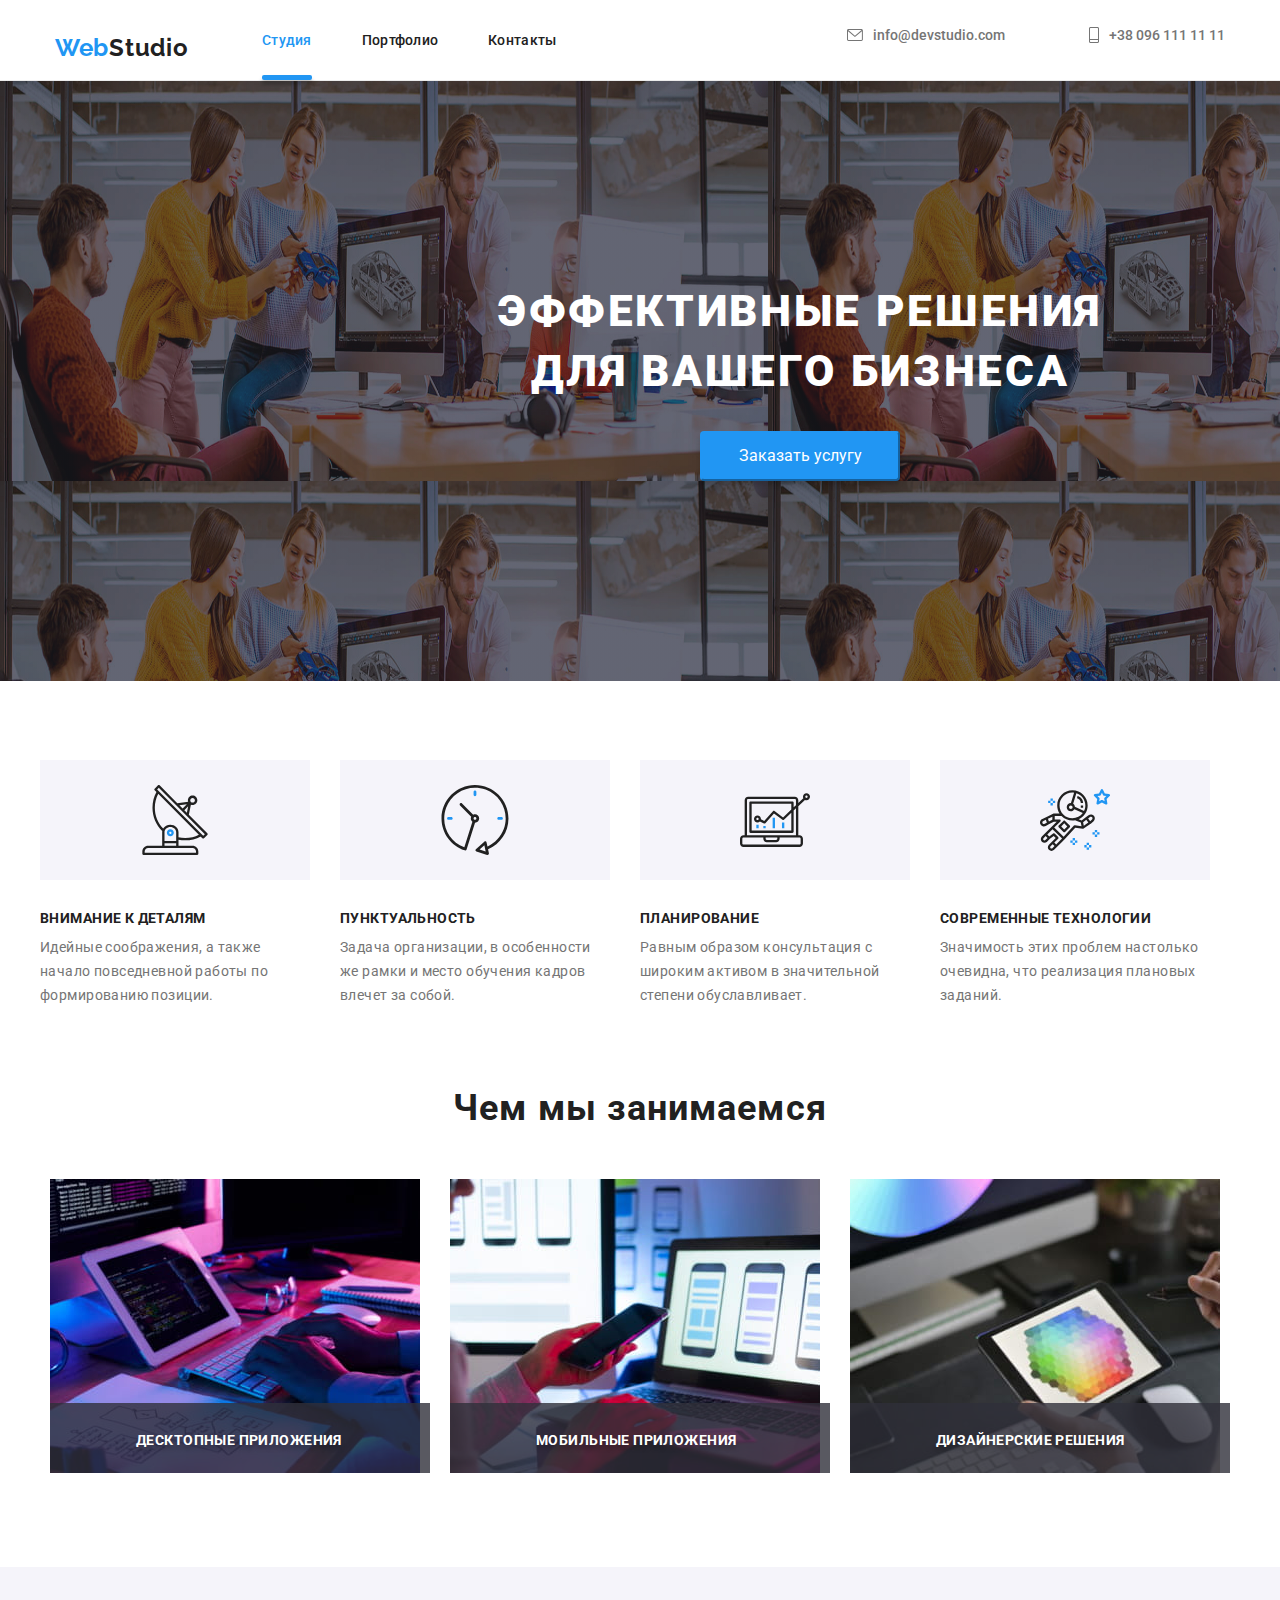
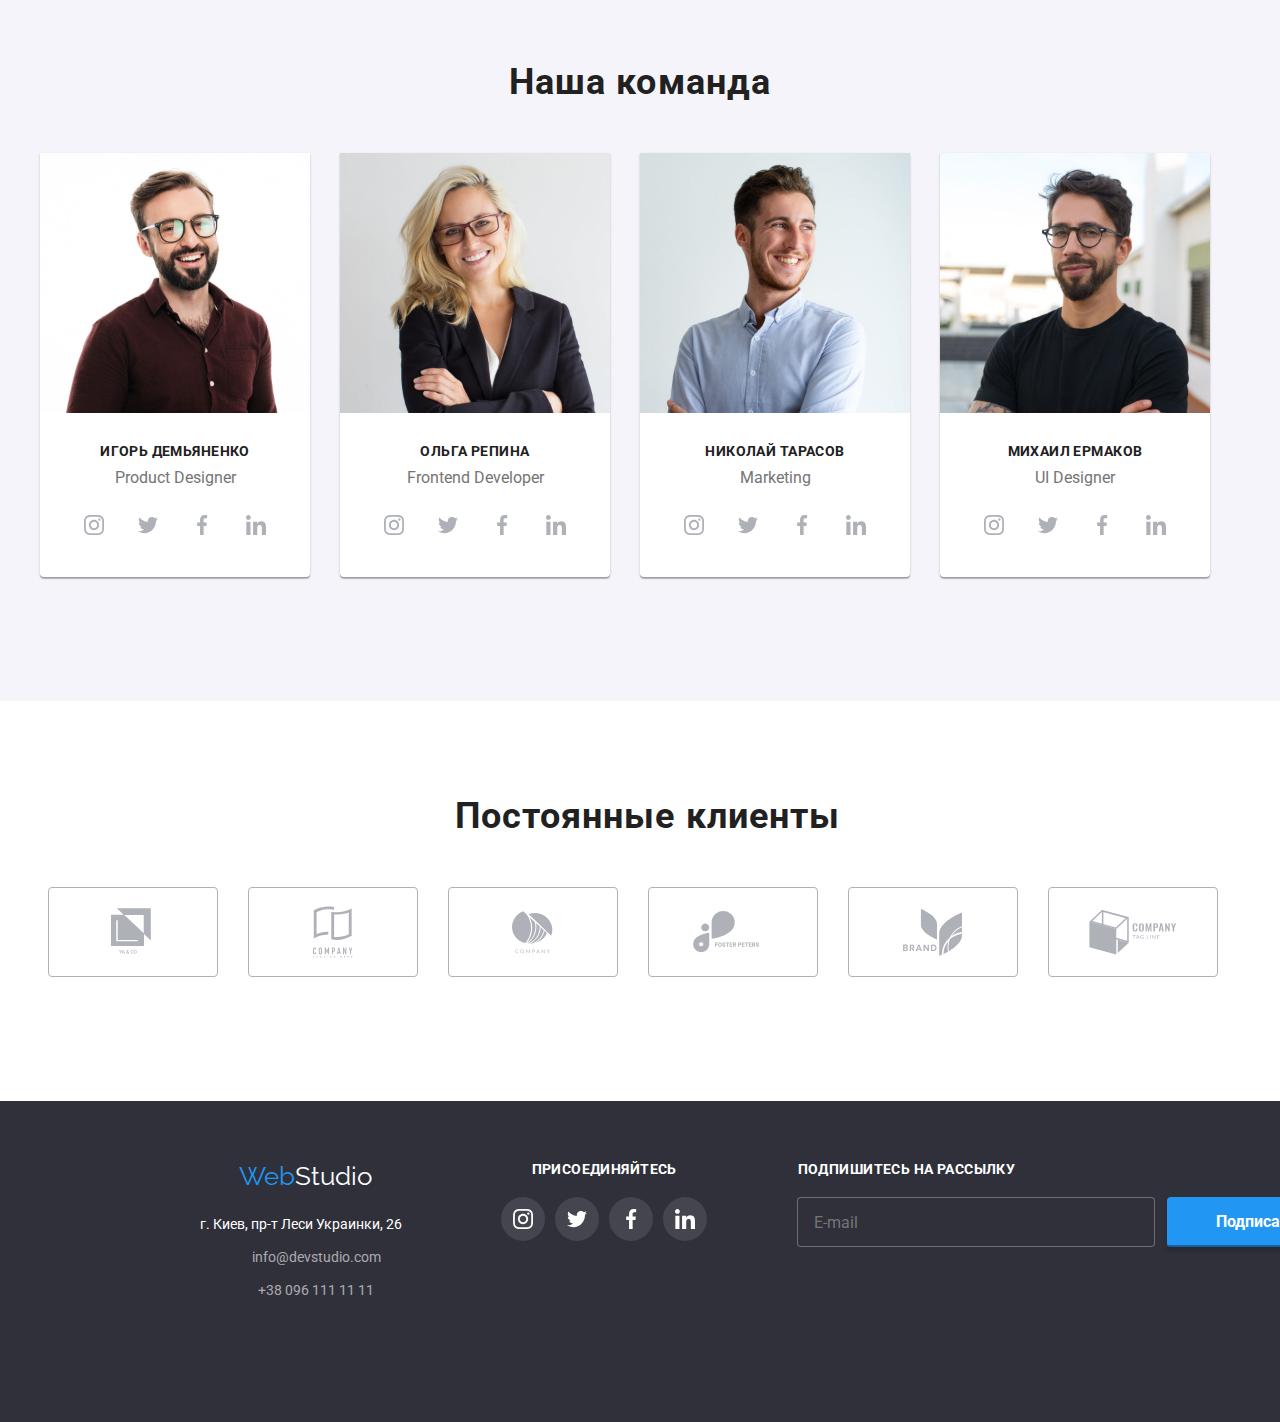
==== commit ab20e2f4: "desktop" ====
--- a/index.html
+++ b/index.html
@@ -412,7 +412,7 @@
                 </svg>
             </button>
             </div>
-        
+        </div>
         </div>
     </footer>
 
--- a/css/main.css
+++ b/css/main.css
@@ -417,6 +417,14 @@
   }
 }
 
+@media screen and (min-width: 1200px) {
+  .mail-links-tablet {
+    margin-left: auto;
+    display: block;
+    display: flex;
+  }
+}
+
 .mail:hover, .mail:focus {
   color: #2196f3;
 }
@@ -711,7 +719,7 @@
 @media screen and (min-width: 1200px) {
   .hero {
     display: block;
-    max-width: 1600px;
+    width: 1600px;
     height: 600px;
     padding-top: 200px;
     padding-bottom: 200px;
@@ -720,7 +728,7 @@
   }
 }
 
-@media screen and (min-device-pixel-ratio: 2), screen and (min-resolution: 192dpi), screen and (min-resolution: 2dppx) {
+@media screen and (min-width: 1200px) and (min-device-pixel-ratio: 2), screen and (min-width: 1200px) and (min-resolution: 192dpi), screen and (min-width: 1200px) and (min-resolution: 2dppx) {
   .hero .hero {
     background-image: url("../img/Hero-desktop@2x.jpg");
   }
@@ -735,7 +743,7 @@
 }
 
 .big-title {
-  width: 696px;
+  width: 100%;
   margin-left: auto;
   margin-right: auto;
 }
@@ -771,6 +779,10 @@
 
 @media screen and (min-width: 1200px) {
   .first-title {
+    width: 696px;
+    padding-top: 0px;
+    margin-left: auto;
+    margin-right: auto;
     margin-bottom: 30px;
     text-align: center;
     color: #ffffff;
@@ -782,23 +794,19 @@
   }
 }
 
-.service-button {
-  display: block;
-  margin: 0 auto;
-  width: 200px;
-  height: 50px;
-  left: 700px;
-  top: 430px;
-  border-radius: 4px;
-  border-color: #2196f3;
-  background-color: #2196f3;
-  color: #ffffff;
-  box-shadow: 0px 4px 4px rgba(0, 0, 0, 0.15);
-}
-
 @media screen and (min-width: 480px) {
   .service-button {
-    margin: 0 140px;
+    display: block;
+    margin: 0 auto;
+    width: 200px;
+    height: 50px;
+    left: 700px;
+    top: 430px;
+    border-radius: 4px;
+    border-color: #2196f3;
+    background-color: #2196f3;
+    color: #ffffff;
+    box-shadow: 0px 4px 4px rgba(0, 0, 0, 0.15);
   }
 }
 
@@ -806,6 +814,22 @@
   .service-button {
     margin-left: auto;
     margin-right: auto;
+  }
+}
+
+@media screen and (min-width: 1200px) {
+  .service-button {
+    display: block;
+    margin: 0 auto;
+    width: 200px;
+    height: 50px;
+    left: 700px;
+    top: 430px;
+    border-radius: 4px;
+    border-color: #2196f3;
+    background-color: #2196f3;
+    color: #ffffff;
+    box-shadow: 0px 4px 4px rgba(0, 0, 0, 0.15);
   }
 }
 
@@ -907,6 +931,13 @@
   }
 }
 
+@media screen and (min-width: 768px) {
+  .our-description-li {
+    width: 270px;
+    padding-left: 0px;
+  }
+}
+
 .our-description-li::before {
   display: block;
   content: "";
@@ -973,7 +1004,9 @@
 @media screen and (min-width: 1200px) {
   .description-item {
     display: flex;
-    width: 1170px;
+    flex-wrap: wrap;
+    flex-basis: 25%;
+    justify-content: center;
     list-style: none;
   }
 }
@@ -1247,6 +1280,18 @@
   }
 }
 
+@media screen and (min-width: 1200px) {
+  .team-ul {
+    display: flex;
+    flex-wrap: wrap;
+    margin-bottom: 0px;
+    padding: 0px;
+    list-style: none;
+    flex-basis: 25%;
+    justify-content: center;
+  }
+}
+
 @media screen and (min-width: 480px) {
   .team-li {
     background-color: #ffffff;
@@ -1275,6 +1320,7 @@
     border-radius: 0px 0px 4px 4px;
     flex-basis: calc(100% / 4 - 30px);
     margin-right: 30px;
+    margin-left: 0px;
   }
 }
 
@@ -1498,9 +1544,27 @@
   padding-bottom: 60px;
 }
 
+@media screen and (min-width: 1200px) {
+  footer {
+    display: flex;
+  }
+}
+
 @media screen and (min-width: 480px) {
   footer-all {
     margin-left: auto;
+    display: flex;
+    align-items: baseline;
+    width: 480px;
+    padding-right: 15px;
+    padding-left: 15px;
+    margin-right: auto;
+    margin-left: auto;
+  }
+}
+
+@media screen and (min-width: 1200px) {
+  footer-all {
     display: flex;
     align-items: baseline;
     width: 1200px;
@@ -1511,9 +1575,11 @@
   }
 }
 
-.footer-tablet {
-  display: flex;
-  justify-content: center;
+@media screen and (min-width: 768px) {
+  .footer-tablet {
+    display: flex;
+    justify-content: center;
+  }
 }
 
 @media screen and (min-width: 480px) {
@@ -1530,6 +1596,7 @@
   .container-footer {
     width: 231px;
     margin-right: 70px;
+    margin-left: 200px;
   }
 }
 
@@ -1659,10 +1726,6 @@
   }
 }
 
-.join-container {
-  margin-right: 90px;
-}
-
 @media screen and (min-width: 480px) {
   .join-container {
     display: block;
@@ -1680,6 +1743,12 @@
     margin-left: auto;
     margin-right: auto;
     margin-bottom: 0px;
+  }
+}
+
+@media screen and (min-width: 1200px) {
+  .join-container {
+    margin-right: 90px;
   }
 }
 
@@ -1748,19 +1817,15 @@
 }
 
 @media screen and (min-width: 1200px) {
+  .sub {
+    width: 570px;
+  }
+}
+
+@media screen and (min-width: 1200px) {
   .subscribe-container {
     display: flex;
   }
-}
-
-.subscribe__text {
-  font-weight: bold;
-  font-size: 14px;
-  line-height: 16px;
-  letter-spacing: 0.03em;
-  text-transform: uppercase;
-  color: #ffffff;
-  margin-bottom: 20px;
 }
 
 @media screen and (min-width: 480px) {
@@ -1777,17 +1842,23 @@
     text-align: center;
     letter-spacing: 0.03em;
     text-transform: uppercase;
-  }
-}
-
-.subscribe-form {
-  width: 358px;
-  height: 50px;
-  border-radius: 4px;
-  background-color: #2f303a;
-  border: 1px solid rgba(255, 255, 255, 0.3);
-  color: #ffffff;
-  padding-left: 16px;
+    color: #ffffff;
+  }
+}
+
+@media screen and (min-width: 1200px) {
+  .subscribe__text {
+    font-weight: bold;
+    font-size: 14px;
+    line-height: 16px;
+    letter-spacing: 0.03em;
+    text-transform: uppercase;
+    color: #ffffff;
+    margin-bottom: 20px;
+    margin-left: 0px;
+    margin-right: auto;
+    justify-content: start;
+  }
 }
 
 @media screen and (min-width: 480px) {
@@ -1795,22 +1866,29 @@
     display: block;
     width: 450px;
     justify-content: center;
+    width: 358px;
+    height: 50px;
+    border-radius: 4px;
+    background-color: #2f303a;
+    border: 1px solid rgba(255, 255, 255, 0.3);
+    color: #ffffff;
     margin-left: auto;
     margin-right: auto;
     margin-bottom: 20px;
   }
 }
 
-.subscribe-button {
-  display: flex;
-  width: 200px;
-  height: 50px;
-  align-items: center;
-  border-radius: 4px;
-  border-color: #2196f3;
-  box-shadow: 0px 4px 4px rgba(0, 0, 0, 0.15);
-  margin-left: 12px;
-  background-color: #2196f3;
+@media screen and (min-width: 1200px) {
+  .subscribe-form {
+    width: 358px;
+    height: 50px;
+    border-radius: 4px;
+    background-color: #2f303a;
+    border: 1px solid rgba(255, 255, 255, 0.3);
+    color: #ffffff;
+    padding-left: 16px;
+    margin-right: 12px;
+  }
 }
 
 @media screen and (min-width: 480px) {
@@ -1819,6 +1897,29 @@
     justify-content: center;
     margin-left: auto;
     margin-right: auto;
+    width: 200px;
+    height: 50px;
+    align-items: center;
+    border-radius: 4px;
+    border-color: #2196f3;
+    box-shadow: 0px 4px 4px rgba(0, 0, 0, 0.15);
+    background-color: #2196f3;
+  }
+}
+
+@media screen and (min-width: 1200px) {
+  .subscribe-button {
+    display: flex;
+    width: 200px;
+    height: 50px;
+    align-items: center;
+    border-radius: 4px;
+    border-color: #2196f3;
+    box-shadow: 0px 4px 4px rgba(0, 0, 0, 0.15);
+    margin-left: 12px;
+    background-color: #2196f3;
+    margin-left: 0px;
+    margin-right: 0px;
   }
 }
 
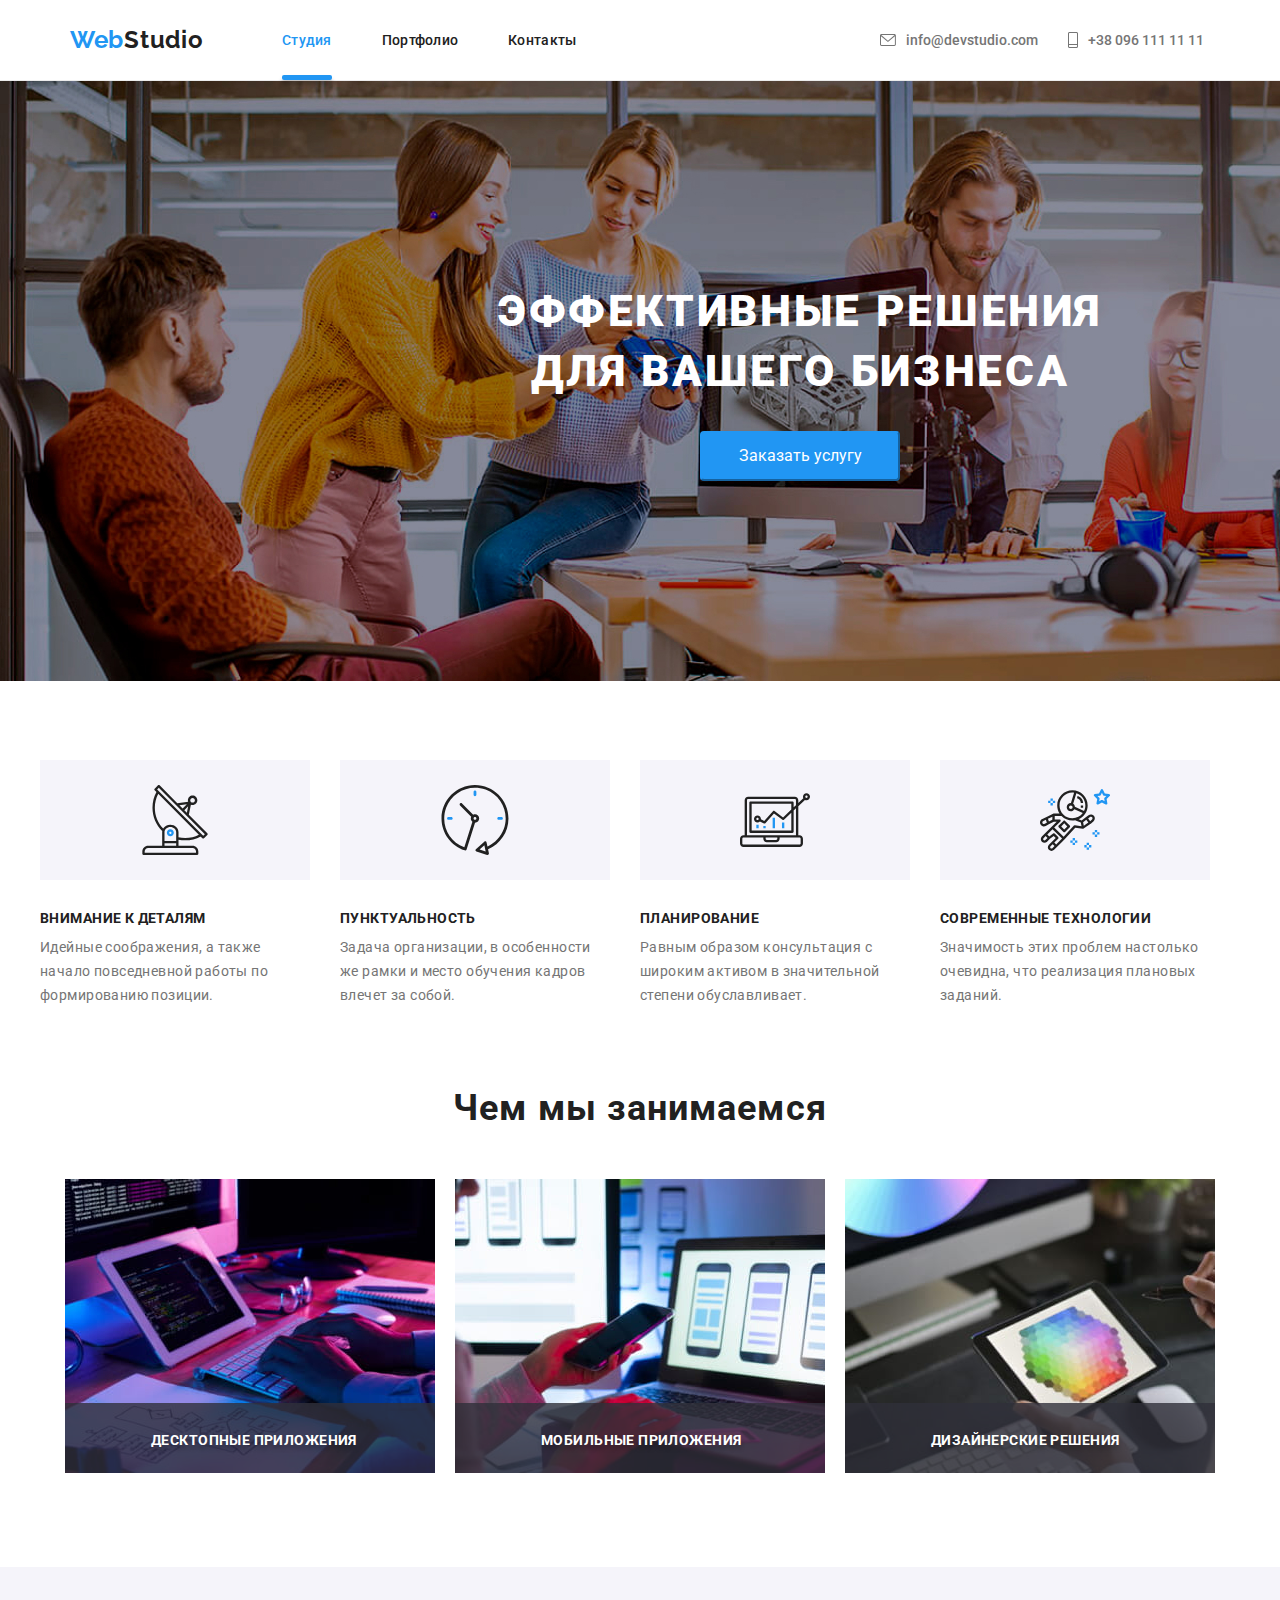
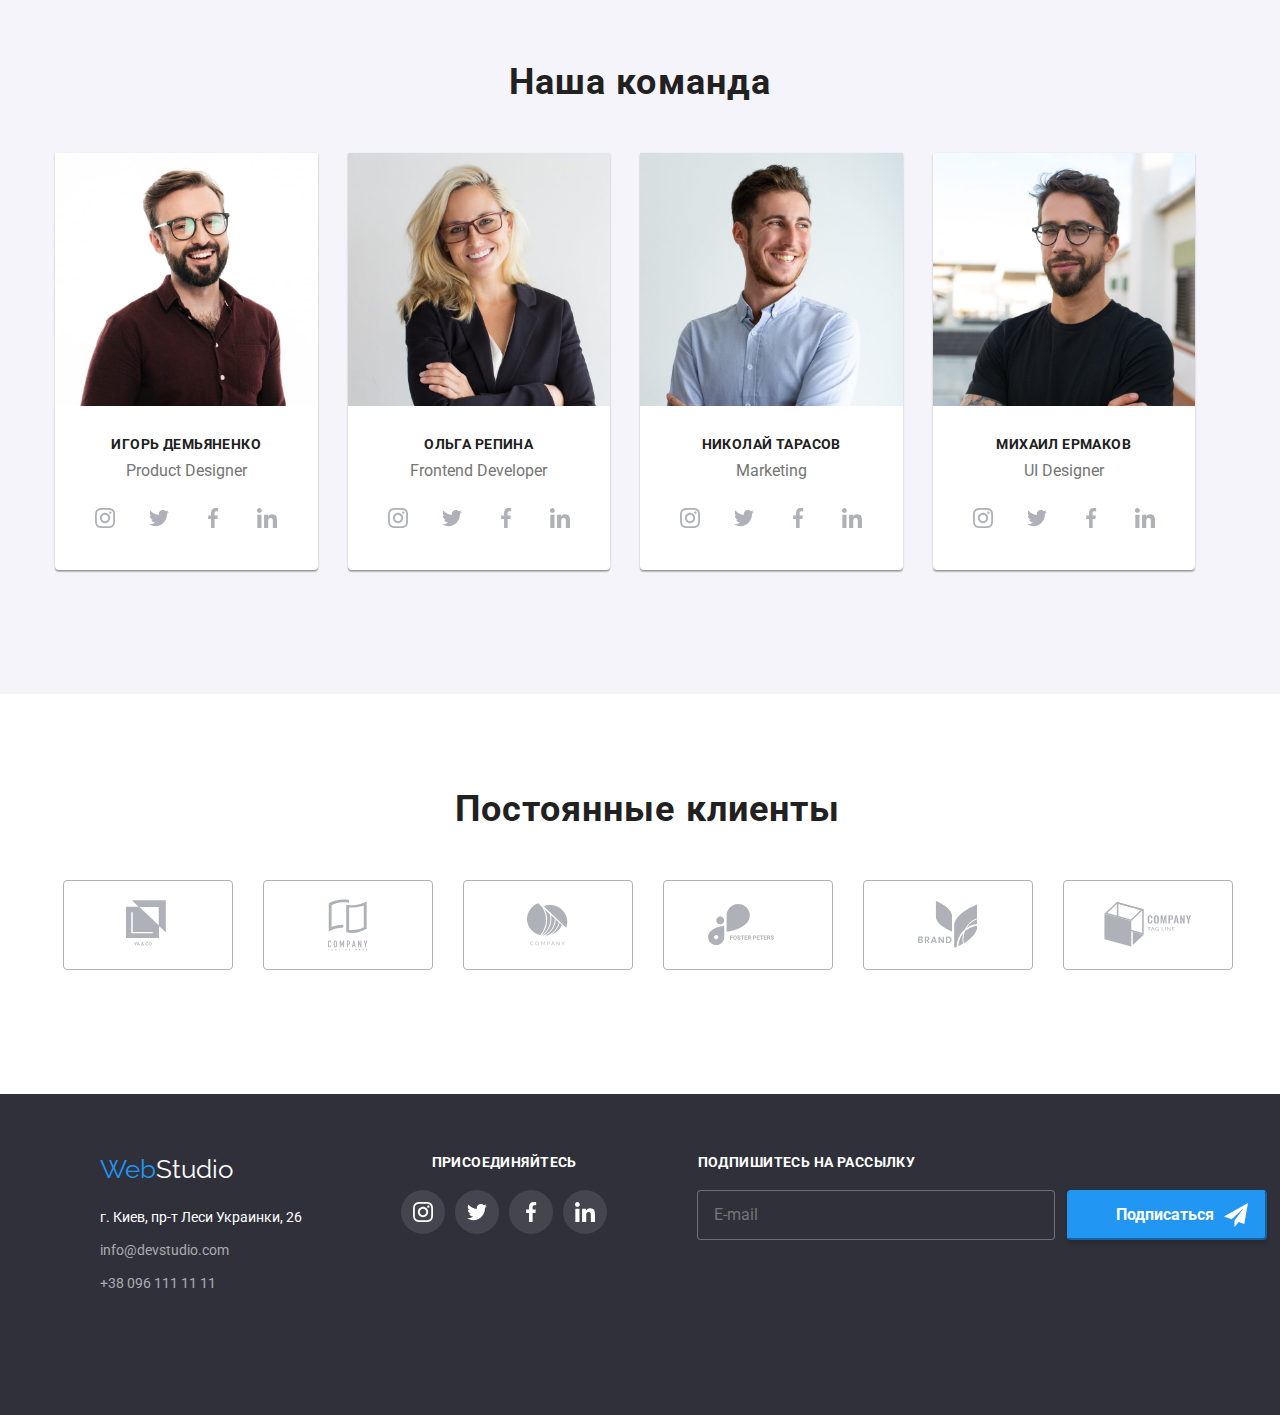
==== commit 32f45718: "second" ====
--- a/index.html
+++ b/index.html
@@ -7,7 +7,7 @@
     <link rel="stylesheet" href="https://cdnjs.cloudflare.com/ajax/libs/modern-normalize/1.0.0/modern-normalize.min.css">
     <link rel="preconnect" href="https://fonts.gstatic.com">
     <link href="https://fonts.googleapis.com/css2?family=Raleway:wght@700&family=Roboto:wght@400;500;700;900&display=swap" rel="stylesheet">
-    <link rel="stylesheet" href="./css/main.css">
+    <link rel="stylesheet" href="./css/main.min.css">
 </head>
 
     <body>
@@ -66,6 +66,7 @@
                         <li class="item"><a class="link-contacts" href="#">Контакты</a></li>
                     </ul>
             </nav>
+
             <ul class="mail-links-tablet">
                 <li><a class="mail-tablet" href="info@devstudio.com">
                     <svg class="mail-icon-tablet" width="16" height="12">
@@ -412,7 +413,6 @@
                 </svg>
             </button>
             </div>
-        </div>
         </div>
     </footer>
 
--- a/css/main.min.css
+++ b/css/main.min.css
@@ -0,0 +1,2 @@
+a{text-decoration:none;color:#757575;display:block}li{list-style:none}img{display:block;max-width:100%;height:auto}h1,h2,h3{margin-top:0;margin-bottom:0}p{margin-top:0;margin-bottom:0}body{font-family:"Roboto", sans-serif}ul{margin-top:0;margin-bottom:0;padding:0}.container{padding-left:15px;padding-right:15px;margin-left:auto;margin-right:auto}@media screen and (min-width: 480px){.container{width:480px}}@media screen and (min-width: 768px){.container{width:768px}}@media screen and (min-width: 1200px){.container{width:1200px}}.header .container{display:flex;align-items:center}@media screen and (max-width: 767px){.header .container{display:block;justify-content:center;width:100%;height:60px}}@media screen and (min-width: 480px){.container>nav{display:flex}}@media screen and (min-width: 768px){.container>nav{display:flex;align-items:center}}.navigation{display:block;width:100%;height:60px}.webstudio{width:134px;margin:0px;color:#212121;font-family:"Raleway", sans-serif;font-style:normal;font-weight:bold;font-size:26px;line-height:31px}@media screen and (min-width: 480px){.webstudio{display:inline-flex;width:134px;height:28px;margin-top:16px;padding-left:15px;font-size:24px;line-height:1.2;letter-spacing:0.03em}}@media screen and (min-width: 768px){.webstudio{height:auto;margin-top:0px;margin-right:88px;padding-bottom:32px;padding-top:32px}}@media screen and (min-width: 1200px){.webstudio{margin-right:93px;margin-top:0px;padding-bottom:32px;padding-top:32px}}.web{color:#2196f3}@media screen and (max-width: 479px){.menu-button{display:inline-flex;margin-top:10px;margin-left:auto;margin-bottom:10px;top:0;right:0;padding:0;border:none;background-color:transparent}.menu-button .icon-cross{display:none}.menu-button.is-open .icon-cross{display:block}.menu-button.is-open .icon-menu{position:absolute;display:none}.menu-button-close{position:absolute;margin-top:10px;margin-left:436px;margin-bottom:10px;padding:0;border:none;background-color:transparent}}@media screen and (min-width: 480px){.menu-button{display:inline-flex;margin-top:10px;margin-left:276px;margin-bottom:10px;padding:0;border:none;background-color:transparent}.menu-button .icon-cross{display:none}.menu-button.is-open .icon-cross{display:block}.menu-button.is-open .icon-menu{display:none}.menu-button-close{position:absolute;margin-top:10px;margin-left:436px;margin-bottom:10px;padding:0;border:none;background-color:transparent}}@media screen and (min-width: 768px){.menu-button{display:none}}header{font-weight:500;font-size:14px;line-height:16px;border-bottom:1px solid #ececec}@media screen and (min-width: 768px){.nav-links{display:block;display:flex}}@media screen and (max-width: 767px){.nav-links-tablet{display:none}}@media screen and (min-width: 768px){.nav-links-tablet{display:flex;width:auto}}.item:not(:last-child){margin-right:50px}@media screen and (min-width: 768px){.current::after{content:"";position:absolute;bottom:0;left:0;display:block;width:100%;height:5px;box-shadow:0px 4px 4px rgba(0,0,0,0.25);border-radius:2px;background-color:#2196f3;opacity:1}}@media screen and (min-width: 768px){.link-studio::after,.link-portfolio::after,.link-contacts::after{content:"";position:absolute;bottom:0;left:0;display:block;width:100%;height:5px;border-bottom:1px solid #2196f3;box-shadow:0px 4px 4px rgba(0,0,0,0.25);border-radius:2px;background-color:#2196f3;opacity:0;transition-property:opacity;transition-duration:250ms;transition-timing-function:cubic-bezier(0.4, 0, 0.2, 1)}}@media screen and (min-width: 768px){.link-studio:hover::after,.link-portfolio:hover::after,.link-contacts:hover::after{opacity:1}}@media screen and (min-width: 768px){.link-studio:focus::after,.link-portfolio:focus::after,.link-contacts:focus::after{opacity:1}}@media screen and (max-width: 479px){.link-studio,.link-portfolio,.link-contacts{width:100%;color:#212121;font-weight:500;font-size:40px;line-height:47px;text-align:center;letter-spacing:0.02em;margin-left:40px;padding-bottom:32px;padding-top:32px}}@media screen and (min-width: 480px){.link-studio,.link-portfolio,.link-contacts{width:139px;color:#212121;font-weight:500;font-size:40px;line-height:47px;text-align:center;letter-spacing:0.02em;margin-left:40px;padding-bottom:32px;padding-top:32px}}@media screen and (min-width: 768px){.link-studio,.link-portfolio,.link-contacts{position:relative;width:100%;color:#212121;font-size:14px;line-height:16px;letter-spacing:0.02em;margin-left:0px;padding-bottom:32px;padding-top:32px;transition-property:color;transition-duration:250ms;transition-timing-function:cubic-bezier(0.4, 0, 0.2, 1)}}@media screen and (min-width: 1200px){.link-studio,.link-portfolio,.link-contacts{align-items:center;padding-bottom:32px;padding-top:32px}}.link-portfolio:focus,.link-portfolio:hover{color:#2196f3}.link-studio:hover,.link-studio:focus{color:#2196f3;opacity:1}.link-contacts:hover,.link-contacts:focus{color:#2196f3;opacity:1}@media screen and (max-width: 479px){.active{width:100%;color:#2196f3;font-weight:500;font-size:40px;line-height:47px;text-align:center;letter-spacing:0.02em;margin-left:40px;padding-bottom:32px;padding-top:32px}}@media screen and (min-width: 480px){.active{width:139px;color:#2196f3;font-weight:500;font-size:40px;line-height:47px;text-align:center;letter-spacing:0.02em;margin-left:40px;padding-bottom:32px;padding-top:32px}}@media screen and (min-width: 768px){.active{position:relative;width:100%;color:#2196f3;font-size:14px;line-height:16px;letter-spacing:0.02em;margin-left:0px;padding-bottom:32px;padding-top:32px;transition-property:opacity;transition-duration:250ms;transition-timing-function:cubic-bezier(0.4, 0, 0.2, 1)}}.active:hover,.active:focus{color:#2196f3;opacity:1}.mobile-menu{background-color:#fff;padding:20px;text-align:center;font-style:20px}@media screen and (min-width: 768px){.mail-links__mobile{display:block;width:430px;height:auto}}@media screen and (min-width: 1200px){.mail-links{margin-left:auto;display:block;display:flex;align-items:center}}@media screen and (min-width: 0px) and (max-width: 767px){.mail{font-weight:500;font-size:24px;line-height:28px;letter-spacing:0.02em;width:232px;margin-left:40px;padding-left:0px;padding-right:0px}}@media screen and (min-width: 768px){.mail{margin-left:84px;display:block;display:flex;align-items:center;color:#757575;fill:#2196f3;margin-bottom:10px;transition-property:color fill;transition-duration:250ms;transition-timing-function:cubic-bezier(0.4, 0, 0.2, 1)}}@media screen and (min-width: 1200px){.mail{display:flex;align-items:center;margin-right:50px;padding-bottom:32px;padding-top:32px}}.mail-links__mobile>li{display:block}@media screen and (min-width: 768px){.mail-tablet{margin-left:84px;display:block;display:flex;align-items:center;color:#757575;fill:#2196f3;margin-bottom:10px;transition-property:color fill;transition-duration:250ms;transition-timing-function:cubic-bezier(0.4, 0, 0.2, 1)}}@media screen and (min-width: 1200px){.mail-tablet{margin-bottom:0px;padding-top:32px;padding-bottom:32px}}.mail-tablet:hover,.mail-tablet:focus{color:#2196f3}@media screen and (min-width: 0px) and (max-width: 767px){.mail-links-tablet{display:none}}@media screen and (min-width: 768px){.mail-links-tablet{margin-left:auto;margin-right:15px}}@media screen and (min-width: 1200px){.mail-links-tablet{margin-left:auto;display:block;display:flex}}.mail:hover,.mail:focus{color:#2196f3}.mail-icon-tablet{margin-right:10px;align-items:center;fill:currentColor}.mail-links{margin-left:auto}@media screen and (min-width: 0px) and (max-width: 767px){.telephone{display:block;width:300px;font-weight:500;font-size:34px;line-height:40px;letter-spacing:0.02em;margin-left:40px;margin-top:306px;padding:0px;color:#2196f3}}@media screen and (min-width: 768px){.telephone{margin-left:84px;display:block;display:flex;align-items:center;color:#757575;fill:#2196f3;margin-bottom:10px;transition-property:color fill;transition-duration:250ms;transition-timing-function:cubic-bezier(0.4, 0, 0.2, 1)}}@media screen and (min-width: 1200px){.telephone{display:flex;align-items:center;margin-right:50px;padding-bottom:32px;padding-top:32px}}@media screen and (min-width: 768px){.telephone-tablet{margin-left:84px;width:100%;display:block;display:flex;align-items:center;color:#757575;fill:#2196f3;margin-bottom:10px;transition-property:color fill;transition-duration:250ms;transition-timing-function:cubic-bezier(0.4, 0, 0.2, 1)}}@media screen and (min-width: 1200px){.telephone-tablet{margin-left:30px;margin-bottom:0px;width:142px;padding-top:32px;padding-bottom:32px}}.telephone-tablet:hover,.telephone-tablet:focus{color:#2196f3}.telephone:hover,.telephone:focus{color:#2196f3}@media screen and (max-width: 767px){.mobile-links{display:flex;margin-right:20px;color:#2196f3}}.mobile-links-ul{display:flex;color:#2196f3;margin-top:64px;margin-left:40px}.mobile-links>a{color:#2196f3;font-weight:500;font-size:18px;line-height:1.22;letter-spacing:0.02em}.mobile-links:not(:last-child){padding-right:10px;border-right:1px solid rgba(33,33,33,0.2)}@media screen and (max-width: 479px){.backdrop-mobile{position:fixed;top:0;left:0;right:0;bottom:0;width:100%;height:auto}}@media screen and (min-width: 480px){.backdrop-mobile{position:fixed;top:0;left:0;right:0;bottom:0;width:100%;height:796px;opacity:1;background-color:rgba(0,0,0,0.2);transition-property:opacity;transition-duration:250ms;transition-timing-function:cubic-bezier(0.4, 0, 0.2, 1)}}@media screen and (max-width: 479px){.modal-mobile{position:relative;width:100%;height:796px;left:0;top:0;bottom:0;right:0;background-color:#fff}}@media screen and (min-width: 480px){.modal-mobile{position:relative;width:480px;height:796px;left:0;top:0;bottom:0;right:0;background-color:#fff}}.button-close{width:30px;margin-top:8px;margin-left:490px;background-color:#fff;border:transparent}.icon-close{fill:#212121;padding-right:8px;transition-property:fill;transition-duration:250ms;transition-timing-function:cubic-bezier(0.4, 0, 0.2, 1)}.icon-close:hover{fill:#2196f3}.backdrop{position:fixed;top:0;left:0;right:0;bottom:0;opacity:1;background-color:rgba(0,0,0,0.2);transition-property:opacity;transition-duration:250ms;transition-timing-function:cubic-bezier(0.4, 0, 0.2, 1)}.modal{position:absolute;border-radius:4px;width:528px;height:581px;left:50%;top:50%;transform:translateX(-50%) translateY(-50%);background-color:#fff}.modal-window{margin-left:40px;color:#757575}.modal-title{margin-bottom:12px;margin-left:40px;width:448px;height:23px;font-weight:700;font-size:20px;line-height:23px;text-align:center;letter-spacing:0.03em}.is-hidden{visibility:hidden;opacity:0;pointer-events:none}.name-section{position:relative}.modal-label{font-weight:400;font-size:12px;line-height:1.2;letter-spacing:0.01em;color:#757575}.name-form{display:block;width:448px;height:40px;border-radius:4px;border:1px solid rgba(33,33,33,0.2);margin-top:4px;margin-bottom:10px;padding-left:40px}.name-form:focus,.name-form:hover{outline:none;border:1px solid #2196f3;cursor:pointer}.name-form-img{position:absolute;fill:#212121;top:50%;transform:translateY(50%);left:12px}.name-form:focus+.name-form-img,.name-form:hover+.name-form-img{fill:#2196f3}.telephone-form{display:block;width:448px;height:40px;border-radius:4px;border:1px solid rgba(33,33,33,0.2);margin-top:4px;margin-bottom:10px;padding-left:40px}.telephone-form:focus,.telephone-form:hover{outline:none;border:1px solid #2196f3;cursor:pointer}.telephone-form:focus+.name-form-img,.telephone-form:hover+.name-form-img{fill:#2196f3}@media screen and (max-width: 479px){.hero{width:100%;height:auto;background-image:url("../img/Hero-mobile.jpg");background-size:100% auto}}@media screen and (max-width: 479px) and (min-device-pixel-ratio: 2), screen and (max-width: 479px) and (min-resolution: 192dpi), screen and (max-width: 479px) and (min-resolution: 2dppx){.hero .hero{background-image:url("../img/Hero-mobile@2x.jpg")}}@media screen and (min-width: 480px){.hero{width:480px;height:400px;background-image:url("../img/Hero-mobile.jpg");background-size:480px 400px}}@media screen and (min-width: 480px) and (min-device-pixel-ratio: 2), screen and (min-width: 480px) and (min-resolution: 192dpi), screen and (min-width: 480px) and (min-resolution: 2dppx){.hero .hero{background-image:url("../img/Hero-mobile@2x.jpg")}}@media screen and (min-width: 768px){.hero{width:768px;height:400px;background-image:url("../img/Hero-tablet.jpg");background-size:768px 400px}}@media screen and (min-width: 768px) and (min-device-pixel-ratio: 2), screen and (min-width: 768px) and (min-resolution: 192dpi), screen and (min-width: 768px) and (min-resolution: 2dppx){.hero .hero{background-image:url("../img/Hero-tablet@2x.jpg")}}@media screen and (min-width: 1200px){.hero{width:1600px;height:600px;background-image:url("../img/Hero-desktop.jpg");background-size:1600px 600px}}@media screen and (min-width: 1200px) and (min-device-pixel-ratio: 2), screen and (min-width: 1200px) and (min-resolution: 192dpi), screen and (min-width: 1200px) and (min-resolution: 2dppx){.hero .hero{background-image:url("../img/Hero-desktop@2x.jpg")}}.visually-hidden{position:absolute;clip:rect(0 0 0 0);width:1px;height:1px;margin:-1px}.big-title{display:block;width:100%;margin-left:auto;margin-right:auto}@media screen and (max-width: 479px){.first-title{padding-top:164px;text-align:center;margin-left:auto;margin-bottom:30px;width:100%;color:#fff;font-weight:900;font-size:26px;line-height:1.62;letter-spacing:0.06em;text-transform:uppercase}}@media screen and (min-width: 480px){.first-title{padding-top:164px;text-align:center;margin-left:60px;margin-bottom:30px;width:360px;color:#fff;font-weight:900;font-size:26px;line-height:1.62;letter-spacing:0.06em;text-transform:uppercase}}@media screen and (min-width: 768px){.first-title{font-weight:900;font-size:26px;line-height:1.62;text-align:center;letter-spacing:0.06em;text-transform:uppercase;margin-left:auto;margin-right:auto}}@media screen and (min-width: 1200px){.first-title{width:696px;padding-top:200px;margin-left:auto;margin-right:auto;margin-bottom:30px;text-align:center;color:#fff;font-style:normal;font-weight:900;font-size:44px;line-height:60px;text-transform:uppercase}}@media screen and (max-width: 479px){.service-button{display:block;margin:0 auto;width:200px;height:50px;left:auto;top:430px;border-radius:4px;border-color:#2196f3;background-color:#2196f3;color:#fff;box-shadow:0px 4px 4px rgba(0,0,0,0.15)}}@media screen and (min-width: 480px){.service-button{display:block;margin:0 auto;width:200px;height:50px;left:700px;top:430px;border-radius:4px;border-color:#2196f3;background-color:#2196f3;color:#fff;box-shadow:0px 4px 4px rgba(0,0,0,0.15)}}@media screen and (min-width: 768px){.service-button{margin-left:auto;margin-right:auto}}@media screen and (min-width: 1200px){.service-button{display:block;margin:0 auto;width:200px;height:50px;left:700px;top:430px;border-radius:4px;border-color:#2196f3;background-color:#2196f3;color:#fff;box-shadow:0px 4px 4px rgba(0,0,0,0.15)}}.service-button{cursor:pointer}.service-button-text{background-color:#f5f4fa;font-style:normal;font-weight:bold;font-size:16px;line-height:1.87}.buttons{padding-bottom:94px}.buttons-list>li:not(:last-child){margin-right:8px}@media screen and (max-width: 479px){.buttons-list{display:flex;flex-wrap:wrap;margin-top:60px;margin-left:15px}}@media screen and (min-width: 480px){.buttons-list{display:flex;flex-wrap:wrap;margin-top:60px;margin-left:15px}}@media screen and (min-width: 1200px){.buttons-list{display:flex;justify-content:center;margin-top:94px;margin-bottom:50px}}.but-active{border:2px solid transparent;border-radius:4px;padding:6px 24px;background-color:#f5f4fa;color:#212121;border:2px solid #f5f4fa;transition-property:backgroundcolor color border;transition-duration:250ms;transition-timing-function:cubic-bezier(0.4, 0, 0.2, 1)}@media screen and (max-width: 479px){.but-active{margin-bottom:15px}}@media screen and (min-width: 480px){.but-active{margin-bottom:15px}}.but-active:hover,.but-active:focus{background-color:#2196f3;color:#fff;border:2px solid #2196f3;box-shadow:0px 3px 1px rgba(0,0,0,0.1),0px 1px 2px rgba(0,0,0,0.08),0px 2px 2px rgba(0,0,0,0.12);border-radius:4px;opacity:1}.button-text{color:#fff}.our-description{display:flex;padding-top:94px}.our-description p{margin:0}.our-description-li{background-color:#fff;border-radius:4px}@media screen and (max-width: 767px){.our-description-li{padding-bottom:30px;margin:30px}}@media screen and (min-width: 768px){.our-description-li{margin-right:30px;width:354px;padding-left:15px}}@media screen and (min-width: 768px){.our-description-li{width:270px;padding-left:0px}}.our-description-li::before{display:block;content:"";height:120px;margin-bottom:30px;background-color:#f5f4fa;background-repeat:no-repeat;background-position:center;background-size:70px 70px}@media screen and (min-width: 768px){.our-description-li:not(:last-child){margin-right:30px}}.antenna::before{background-image:url("../img/SVG/antenna.svg")}.clock::before{background-image:url("../img/SVG/clock.svg")}.diagram::before{background-image:url("../img/SVG/diagram.svg")}.astronaut::before{background-image:url("../img/SVG/astronaut.svg")}.third-title{margin-bottom:10px;color:#212121;font-weight:bold;font-size:14px;line-height:16px;letter-spacing:0.03em;text-transform:uppercase}.description{font-size:14px;line-height:1.71;letter-spacing:0.03em;color:#757575}.description-item{margin:-15px}@media screen and (min-width: 768px){.description-item{display:flex;flex-wrap:wrap;flex-basis:50%;justify-content:center}}@media screen and (min-width: 1200px){.description-item{display:flex;flex-wrap:wrap;flex-basis:25%;justify-content:center;list-style:none}}.img{display:flex;flex-wrap:wrap;margin-right:-30px;margin-bottom:0px;padding:0px;list-style:none}.img-item{margin:0 10px;flex-basis:calc(100% / 3 - 30px)}.overlay-img{position:relative}.overlay-img::before{position:absolute;content:"";background-color:#2f303a;opacity:0.8;width:100%;height:70px;bottom:0;left:0}.overlay{position:absolute;bottom:0px;left:0;width:100%;height:100%}.overlay-text{position:absolute;bottom:25px;left:86px;font-weight:700;text-transform:uppercase;color:#fff;font-weight:bold;font-size:14px;line-height:16px;text-align:center;letter-spacing:0.03em;text-shadow:0px 4px 4px rgba(0,0,0,0.25)}.what-doing{padding-top:94px;padding-bottom:94px}@media screen and (min-width: 0px) and (max-width: 1200px){.what-doing{display:none}}.sec-title{text-align:center;margin-bottom:50px;text-align:center;color:#212121;font-weight:bold;font-size:36px;line-height:42px}@media screen and (max-width: 479px){.job{display:block;padding-left:15px;padding-right:15px}}@media screen and (min-width: 480px){.job{display:block;padding-left:15px;padding-right:15px}}@media screen and (min-width: 768px){.job{display:flex;flex-wrap:wrap;flex-basis:50%;padding:0px}}@media screen and (min-width: 1200px){.job{display:flex;flex-wrap:wrap;width:1200px;margin-left:0px;padding:0;list-style:none}}.job-kind{border:1px solid #eeeeee;margin-right:30px;margin-bottom:30px}@media screen and (max-width: 479px){.job-kind{width:100%}}@media screen and (min-width: 480px){.job-kind{width:450px}}@media screen and (min-width: 768px){.job-kind{width:354px;margin-right:15px;margin-bottom:30px;justify-content:center}}.job-kind-overlay{position:relative;width:370px;overflow:hidden}@media screen and (max-width: 479px){.job-kind-overlay{width:100%;height:auto}}@media screen and (min-width: 480px){.job-kind-overlay{width:100%;height:auto}}.job-kind:not(:last-child){margin-bottom:0px}.img-overlay::before{position:absolute;content:"";bottom:0;left:0;width:100%;height:100%;background-color:#2196f3;opacity:0;transform:translateY(100%);transition-property:transform opacity;transition-duration:250ms;transition-timing-function:cubic-bezier(0.4, 0, 0.2, 1)}@media screen and (max-width: 479px){.img-overlay::before{position:absolute;content:"";bottom:0;left:0;width:100%;height:100%;background-color:#2196f3;opacity:0;transform:translateY(100%);transition-property:transform opacity;transition-duration:250ms;transition-timing-function:cubic-bezier(0.4, 0, 0.2, 1)}}.text-overlink{position:absolute;font-weight:400;font-size:18px;line-height:1.56;letter-spacing:0.03em;transform:translateY(100%);transition-property:transform opacity;transition-duration:250ms;transition-timing-function:cubic-bezier(0.4, 0, 0.2, 1);width:322px;height:168px;top:63px;left:24px;color:#fff;opacity:0}@media screen and (max-width: 479px){.text-overlink{position:absolute;font-weight:400;font-size:18px;line-height:1.56;letter-spacing:0.03em;transform:translateY(100%);transition-property:transform opacity;transition-duration:250ms;transition-timing-function:cubic-bezier(0.4, 0, 0.2, 1);width:100%;height:auto;top:63px;left:24px;color:#fff;opacity:0}}.job-kind:not(:last-child){margin-bottom:30px}.job-link:focus,.job-link:hover{box-shadow:0px 1px 1px rgba(0,0,0,0.12),0px 4px 4px rgba(0,0,0,0.06),1px 4px 6px rgba(0,0,0,0.16);cursor:pointer}.job-link:hover .text-overlink,.job-link:focus .text-overlink{transform:translateY(0);opacity:1;cursor:pointer}.job-link:focus .img-overlay::before,.job-link:hover .img-overlay::before{transform:translateY(0);opacity:0.9;cursor:pointer}.job-kind:hover .text-overlink,.job-kind:focus .text-overlink{transform:translateY(0);opacity:1;cursor:pointer}.job-kind:focus .img-overlay::before,.job-kind:hover .img-overlay::before{transform:translateY(0);opacity:0.9;cursor:pointer}@media screen and (min-width: 1200px){.job-kind:nth-child(3n){margin-right:0}}.job-kind .container>.description-item{display:flex}.our-job{text-align:left;padding:20px 24px}.poster-name{color:#212121;font-weight:bold;font-size:14px;line-height:16px;line-height:36px;letter-spacing:0.03em;text-transform:uppercase}.poster-name-descr{line-height:30px;text-align:left;margin-top:4px}.team{background-color:#f5f4fa;padding-top:94px;padding-bottom:94px}.team-img{width:100%;height:auto}@media screen and (min-width: 480px){.team-ul{padding-left:15px;padding-right:15px}}@media screen and (min-width: 768px){.team-ul{display:flex;flex-wrap:wrap;margin-bottom:0px;padding:0px;list-style:none;flex-basis:50%;justify-content:center}}@media screen and (min-width: 1200px){.team-ul{display:flex;flex-wrap:wrap;margin-bottom:0px;padding:0px;list-style:none;flex-basis:25%;justify-content:center}}@media screen and (min-width: 480px){.team-li{background-color:#fff;width:100%;box-shadow:0px 1px 3px rgba(0,0,0,0.12),0px 1px 1px rgba(0,0,0,0.14),0px 2px 1px rgba(0,0,0,0.2);border-radius:0px 0px 4px 4px;margin-bottom:30px}}@media screen and (min-width: 768px){.team-li{margin-right:15px;margin-left:15px;margin-bottom:30px;width:354px}}@media screen and (min-width: 1200px){.team-li{background-color:#fff;width:270px;box-shadow:0px 1px 3px rgba(0,0,0,0.12),0px 1px 1px rgba(0,0,0,0.14),0px 2px 1px rgba(0,0,0,0.2);border-radius:0px 0px 4px 4px;flex-basis:calc(100% / 4 - 30px);margin-right:30px;margin-left:0px}}.description-team{color:#757575;text-align:center;margin-bottom:16px}.our-team{padding-top:30px;padding-bottom:30px;text-align:center}@media screen and (min-width: 1200px){.our-team{width:100%}}.our-team>p{padding-bottom:0px}.our-team>ul{margin:auto;padding:0}.our-team>li{display:block;width:20px;height:20px}.social-links{display:flex;color:#afb1b8;background-color:#fff;background-position:center;background-repeat:no-repeat;align-items:center;justify-content:space-evenly;fill:#afb1b8;width:44px;height:44px;border-radius:50%;padding:0;margin-right:auto;margin-left:auto;transition-property:background-color, fill;transition-duration:250ms;transition-timing-function:cubic-bezier(0.4, 0, 0.2, 1)}.social-links:hover,.social-links:focus{background-color:#2196f3;fill:#fff}.social-links-all{display:flex;align-items:center;width:206px;height:44px}.social-links-li:not(:first-child){display:flex;margin-left:10px}@media screen and (min-width: 480px){.sec-title{font-weight:700;font-size:28px;line-height:33px;text-align:center;letter-spacing:0.03em;margin-bottom:30px}}@media screen and (min-width: 1200px){.sec-title{text-align:center;margin-bottom:50px;color:#212121;font-weight:700;font-size:36px;line-height:42px}}.identification{margin-bottom:10px}.our-clients{padding-top:94px;padding-bottom:94px;padding-left:15px}@media screen and (max-width: 479px){.clients{display:flex;flex-wrap:wrap;flex-basis:50%;justify-content:center}}@media screen and (min-width: 480px){.clients{display:flex;flex-wrap:wrap;flex-basis:50%;justify-content:center}}@media screen and (min-width: 768px){.clients{display:flex;flex-basis:33.33333%;justify-content:center}}@media screen and (min-width: 1200px){.clients{display:flex;justify-content:center}}.clients-li{display:flex;flex-wrap:wrap;align-items:center}@media screen and (max-width: 479px){.clients-li{margin-right:15px;margin-bottom:30px;width:170px}}@media screen and (min-width: 480px){.clients-li{margin-right:15px;margin-bottom:30px;width:170px}}@media screen and (min-width: 768px){.clients-li{margin-right:30px;margin-bottom:30px;width:170px}}@media screen and (min-width: 1200px){.clients-li{margin-right:0px}.clients-li:not(:last-child){margin-right:30px}}.clients-li:nth-child(1) .clients-logo{width:44px;height:49px}.clients-li:nth-child(2) .clients-logo{width:40px;height:52px}.clients-li:nth-child(3) .clients-logo{width:41px;height:43px}.clients-li:nth-child(4) .clients-logo{width:79px;height:42px}.clients-li:nth-child(5) .clients-logo{width:59px;height:47px}.clients-li:nth-child(6) .clients-logo{width:88px;height:45px}.clients-links{display:flex;flex-wrap:wrap;align-items:center;width:170px;height:90px;fill:#afb1b8;border:1px solid #afb1b8;border-radius:4px;padding-top:0px;padding-bottom:0px;transition-property:fill, border;transition-duration:250ms;transition-timing-function:cubic-bezier(0.4, 0, 0.2, 1)}.clients-links:hover,.clients-links:focus{border:1px solid #2196f3;fill:#2196f3}.clients-logo{background-position:center;width:44px;height:50px;margin-left:auto;margin-right:auto;margin-top:auto;margin-bottom:auto}footer{background-color:#2f303a;padding-top:60px;padding-bottom:60px}@media screen and (min-width: 1200px){footer{display:flex;width:100%;margin-left:auto;margin-right:auto}}@media screen and (max-width: 479px){footer-all{margin-left:auto;display:flex;align-items:baseline;width:480px;padding-right:15px;padding-left:15px;margin-right:auto;margin-left:auto}}@media screen and (min-width: 480px){footer-all{margin-left:auto;display:flex;align-items:baseline;width:480px;padding-right:15px;padding-left:15px;margin-right:auto;margin-left:auto}}@media screen and (min-width: 1200px){footer-all{display:flex;align-items:baseline;width:1200px;padding-right:15px;padding-left:15px;margin-right:auto;margin-left:auto}}@media screen and (min-width: 768px){.footer-tablet{width:100%;display:flex;justify-content:center}}@media screen and (max-width: 479px){.container-footer{display:block;width:252px;justify-content:space-evenly;margin-left:auto;margin-right:auto}}@media screen and (min-width: 480px){.container-footer{display:block;width:252px;justify-content:space-evenly;margin-left:auto;margin-right:auto}}@media screen and (min-width: 1200px){.container-footer{width:231px;margin-right:70px;margin-left:100px}}.web-footer{color:#2196f3;font-family:"Raleway", sans-serif;font-size:26px;line-height:1.19}@media screen and (max-width: 479px){.li-footer{display:block;width:232px;text-align:center;margin-left:auto;margin-right:auto}}@media screen and (min-width: 480px){.li-footer{display:block;width:232px;text-align:center;margin-left:auto;margin-right:auto}}@media screen and (min-width: 1200px){.li-footer{margin:0px;text-align:left}}.logo-footer{padding-top:0;padding-bottom:0;margin-bottom:20px}@media screen and (max-width: 479px){.logo-footer{display:block;width:154px;margin-left:auto;margin-right:auto}}@media screen and (min-width: 480px){.logo-footer{display:block;width:154px;margin-left:auto;margin-right:auto}}@media screen and (min-width: 1200px){.logo-footer{margin-left:0px;text-align:left}}.studio-logo-footer{color:#fff;font-family:"Raleway", sans-serif;font-size:26px}.address{padding-bottom:0;margin-bottom:9px;color:#fff;font-style:normal;font-weight:normal;font-size:14px;line-height:24px}@media screen and (max-width: 479px){.address{display:block;width:232px;margin-left:auto;margin-right:auto}}@media screen and (min-width: 480px){.address{display:block;width:232px;margin-left:auto;margin-right:auto}}.mail-footer{padding-top:0px;padding-bottom:0;margin-bottom:9px;transition-property:color;transition-duration:250ms;transition-timing-function:cubic-bezier(0.4, 0, 0.2, 1)}@media screen and (min-width: 480px){.mail-footer{display:block;width:232px}}.mail-footer:hover,.mail-footer:focus{color:#2196f3}.telephone-footer{padding-top:0px;padding-bottom:0;transition-property:color;transition-duration:250ms;transition-timing-function:cubic-bezier(0.4, 0, 0.2, 1)}@media screen and (max-width: 479px){.telephone-footer{margin-bottom:60px}}@media screen and (min-width: 480px){.telephone-footer{display:block;width:232px;margin-left:auto;margin-right:auto;margin-bottom:60px}}.telephone-footer:hover,.telephone-footer:focus{color:#2196f3}.mail-footer,.telephone-footer{font-weight:normal;font-size:14px;line-height:24px;color:rgba(255,255,255,0.6)}.join{font-weight:bold;font-size:14px;line-height:16px;letter-spacing:0.03em;width:145px;height:16px;text-transform:uppercase;color:#fff;margin-bottom:20px}@media screen and (max-width: 479px){.join{margin-left:auto;margin-right:auto}}@media screen and (min-width: 480px){.join{margin-left:auto;margin-right:auto}}@media screen and (max-width: 479px){.join-container{display:block;width:206px;margin-left:auto;margin-right:auto;margin-bottom:60px}}@media screen and (min-width: 480px){.join-container{display:block;width:206px;margin-left:auto;margin-right:auto;margin-bottom:60px}}@media screen and (min-width: 768px){.join-container{display:block;width:206px;margin-left:auto;margin-right:auto;margin-bottom:0px}}@media screen and (min-width: 1200px){.join-container{margin-right:90px}}.join-container>ul{display:flex}.join-instagram{width:20px;height:20px}.join-twitter{width:20px;height:20px}.join-facebook{width:20px;height:20px}.join-linkedin{width:20px;height:20px}.join-li{width:44px;height:44px;border-radius:50%;display:flex;align-items:center;transition-property:background-color;transition-duration:250ms;transition-timing-function:cubic-bezier(0.4, 0, 0.2, 1)}.join-li:not(:last-child){margin-right:10px}.join-li:hover,.join-li:focus{background-color:#2196f3}.join-links{display:flex;align-items:center;justify-content:center;padding-top:0px;padding-bottom:0px;width:100%;height:100%;border-radius:50%;background-color:rgba(255,255,255,0.1);fill:#fff;transition-property:background-color;transition-duration:250ms;transition-timing-function:cubic-bezier(0.4, 0, 0.2, 1)}.join-links:focus,.join-links:hover{border-radius:50%;background-color:#2196f3}@media screen and (min-width: 1200px){.sub{width:570px}}@media screen and (min-width: 1200px){.subscribe-container{display:flex}}@media screen and (max-width: 479px){.subscribe__text{display:block;width:219px;justify-content:center;margin-left:auto;margin-right:auto;margin-bottom:20px;font-weight:bold;font-size:14px;line-height:16px;text-align:center;letter-spacing:0.03em;text-transform:uppercase;color:#fff}}@media screen and (min-width: 480px){.subscribe__text{display:block;width:219px;justify-content:center;margin-left:auto;margin-right:auto;margin-bottom:20px;font-weight:bold;font-size:14px;line-height:16px;text-align:center;letter-spacing:0.03em;text-transform:uppercase;color:#fff}}@media screen and (min-width: 1200px){.subscribe__text{font-weight:bold;font-size:14px;line-height:16px;letter-spacing:0.03em;text-transform:uppercase;color:#fff;margin-bottom:20px;margin-left:0px;margin-right:auto;justify-content:start}}@media screen and (max-width: 479px){.subscribe-form{display:block;width:450px;justify-content:center;width:358px;height:50px;border-radius:4px;background-color:#2f303a;border:1px solid rgba(255,255,255,0.3);color:#fff;margin-left:auto;margin-right:auto;margin-bottom:20px}}@media screen and (min-width: 480px){.subscribe-form{display:block;width:450px;justify-content:center;width:358px;height:50px;border-radius:4px;background-color:#2f303a;border:1px solid rgba(255,255,255,0.3);color:#fff;margin-left:auto;margin-right:auto;margin-bottom:20px}}@media screen and (min-width: 1200px){.subscribe-form{width:358px;height:50px;border-radius:4px;background-color:#2f303a;border:1px solid rgba(255,255,255,0.3);color:#fff;padding-left:16px;margin-right:12px}}@media screen and (max-width: 479px){.subscribe-button{display:block;justify-content:center;margin-left:auto;margin-right:auto;width:200px;height:50px;align-items:center;border-radius:4px;border-color:#2196f3;box-shadow:0px 4px 4px rgba(0,0,0,0.15);background-color:#2196f3}}@media screen and (min-width: 480px){.subscribe-button{display:block;justify-content:center;margin-left:auto;margin-right:auto;width:200px;height:50px;align-items:center;border-radius:4px;border-color:#2196f3;box-shadow:0px 4px 4px rgba(0,0,0,0.15);background-color:#2196f3}}@media screen and (min-width: 1200px){.subscribe-button{display:flex;width:200px;height:50px;align-items:center;border-radius:4px;border-color:#2196f3;box-shadow:0px 4px 4px rgba(0,0,0,0.15);margin-left:12px;background-color:#2196f3;margin-left:0px;margin-right:0px}}.subscribe-button__text{font-weight:700;font-size:16px;line-height:1.87;padding-left:29px;padding-right:10px;color:#fff}.icon-send{fill:#fff;width:24px;height:24px}
+/*# sourceMappingURL=main.min.css.map */